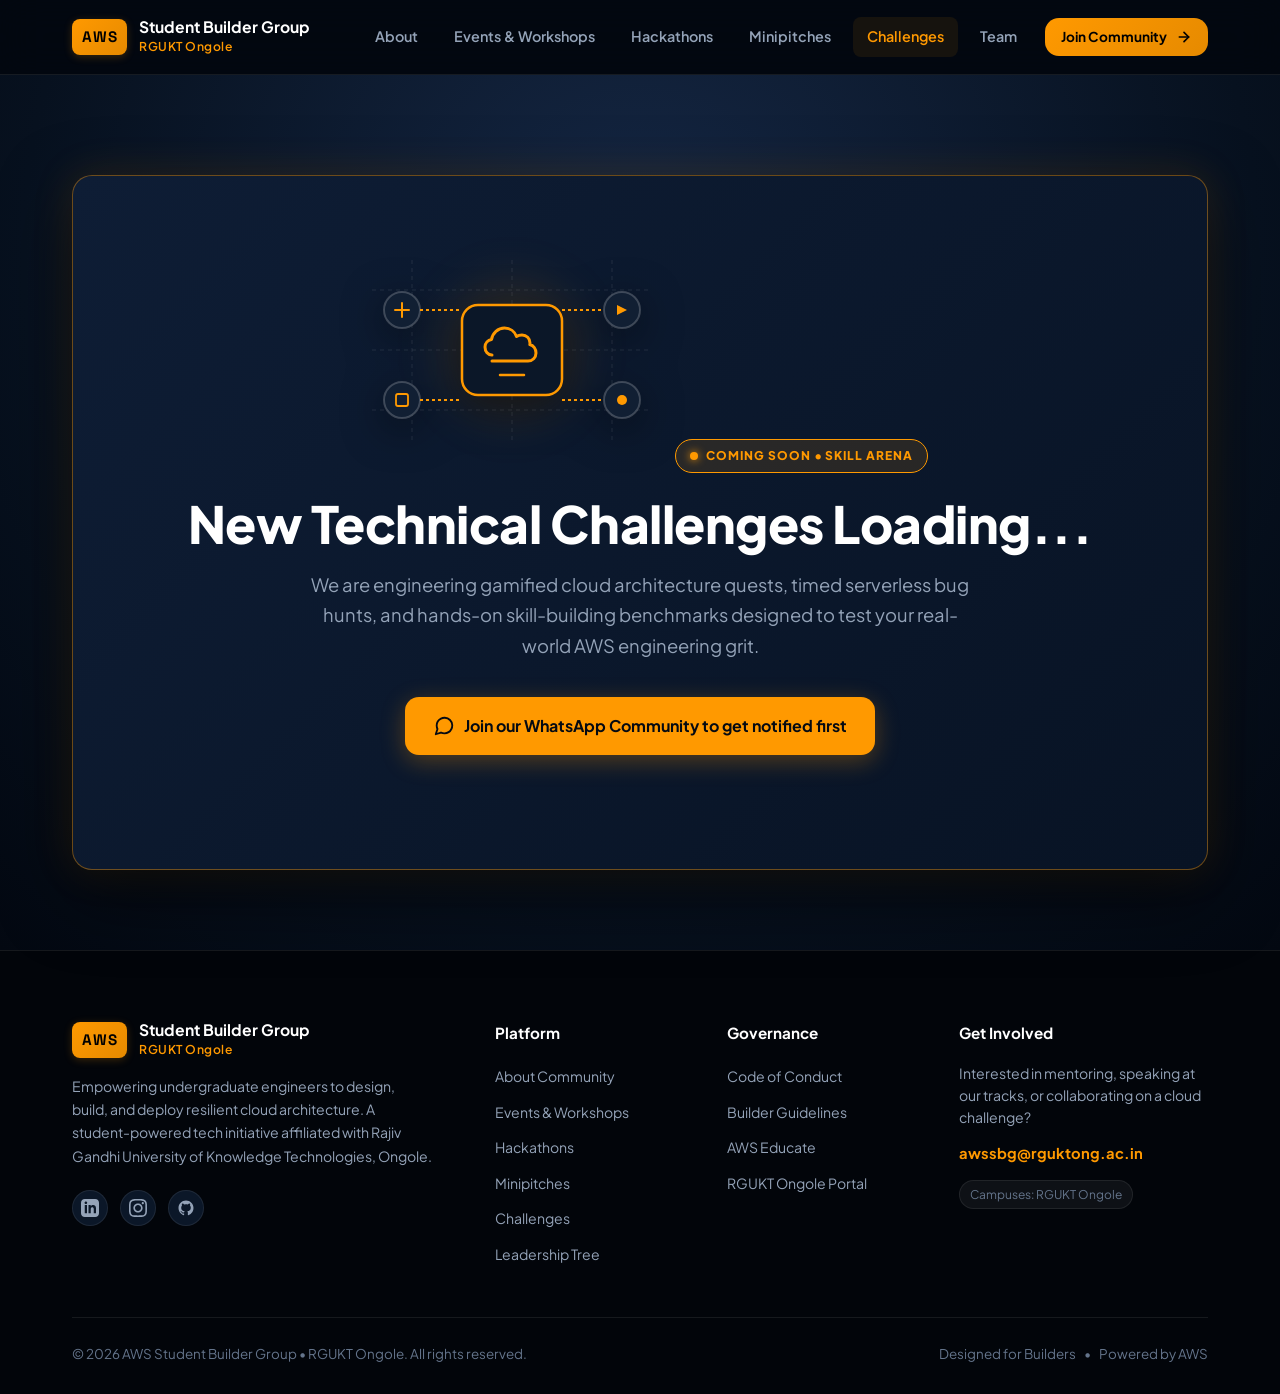
==== challenges.html @ c473e264 "Another final version prepared by sasi" ====
<!DOCTYPE html>
<html lang="en">
<head>
    <meta charset="UTF-8">
    <meta name="viewport" content="width=device-width, initial-scale=1.0">
    <meta name="description" content="AWS Student Builder Group Challenges - Interactive cloud architecture challenges, weekly bug hunts, and hands-on skill-building activities at RGUKT Ongole.">
    <meta name="theme-color" content="#07111f">
    <title>Challenges | AWS Student Builder Group RGUKT Ongole</title>
    <link rel="preconnect" href="https://fonts.googleapis.com">
    <link rel="preconnect" href="https://fonts.gstatic.com" crossorigin>
    <link href="https://fonts.googleapis.com/css2?family=Plus+Jakarta+Sans:wght@400;500;600;700;800&family=Space+Grotesk:wght@500;700&display=swap" rel="stylesheet">
    <link rel="stylesheet" href="style.css">
</head>
<body class="page-challenges">
    <!-- Sticky Glass Navigation -->
    <header class="site-header" id="siteHeader">
        <div class="header-inner">
            <a href="index.html" class="brand" aria-label="AWS Student Builder Group RGUKT Ongole Home">
                <span class="brand-badge">AWS</span>
                <div class="brand-text">
                    <span class="brand-title">Student Builder Group</span>
                    <span class="brand-sub">RGUKT Ongole</span>
                </div>
            </a>

            <button class="mobile-nav-toggle" id="mobileNavToggle" aria-label="Toggle navigation menu" aria-expanded="false" aria-controls="mainNav">
                <span class="bar"></span>
                <span class="bar"></span>
                <span class="bar"></span>
            </button>

            <nav class="main-nav" id="mainNav" aria-label="Main navigation">
                <a href="index.html#about" class="nav-link">About</a>
                <a href="workshops.html" class="nav-link">Events &amp; Workshops</a>
                <a href="hackathon.html" class="nav-link">Hackathons</a>
                <a href="minipitch.html" class="nav-link">Minipitches</a>
                <a href="challenges.html" class="nav-link active" aria-current="page">Challenges</a>
                <a href="index.html#team" class="nav-link">Team</a>
                <a href="https://chat.whatsapp.com/Hy5V2t7DV6SDbpdqzxD9fQ" target="_blank" rel="noopener noreferrer" class="btn btn-nav-cta">
                    <span>Join Community</span>
                    <svg class="icon-arrow" width="16" height="16" viewBox="0 0 24 24" fill="none" stroke="currentColor" stroke-width="2.5" stroke-linecap="round" stroke-linejoin="round"><line x1="5" y1="12" x2="19" y2="12"></line><polyline points="12 5 19 12 12 19"></polyline></svg>
                </a>
            </nav>
        </div>
    </header>

    <main class="challenges-main-layout">
        <!-- Interactive Branded Coming Soon Section -->
        <section class="challenges-hero-section">
            <div class="page-container">
                <div class="challenges-card">
                    <!-- Branded Interactive SVG Graphic -->
                    <div class="challenges-graphic-wrapper">
                        <div class="graphic-glow-circle"></div>
                        <svg class="challenges-svg" viewBox="0 0 320 220" fill="none" xmlns="http://www.w3.org/2000/svg" role="img" aria-label="AWS Cloud Architecture Quest Graphic">
                            <!-- Background Grid Matrix -->
                            <path d="M20 50H300M20 110H300M20 170H300" stroke="rgba(255,255,255,0.06)" stroke-width="1.5" stroke-dasharray="4 4"/>
                            <path d="M60 20V200M160 20V200M260 20V200" stroke="rgba(255,255,255,0.06)" stroke-width="1.5" stroke-dasharray="4 4"/>

                            <!-- Central Cloud Node -->
                            <rect x="110" y="65" width="100" height="90" rx="16" fill="#0b1728" stroke="#ff9900" stroke-width="2.5" class="svg-node-center"/>
                            <path d="M140 115C136 115 133 111.5 133 107C133 103 136 100 139.5 99.5C140.5 93 146 88 152.5 88C158 88 162.8 91.5 164.5 96.5C166 95.5 168 95 170 95C174.5 95 178 98.5 178 103C178 103.5 178 104 177.8 104.5C181.5 105.5 184 109 184 113C184 117.5 180.5 121 176 121H140" stroke="#ff9900" stroke-width="3" stroke-linecap="round" stroke-linejoin="round"/>
                            <path d="M148 135L172 135" stroke="#ff9900" stroke-width="2.5" stroke-linecap="round"/>

                            <!-- Peripheral Satellite Nodes -->
                            <circle cx="50" cy="70" r="18" fill="#111f33" stroke="rgba(255,255,255,0.2)" stroke-width="2"/>
                            <path d="M43 70H57M50 63V77" stroke="#ff9900" stroke-width="2" stroke-linecap="round"/>

                            <circle cx="270" cy="70" r="18" fill="#111f33" stroke="rgba(255,255,255,0.2)" stroke-width="2"/>
                            <polygon points="265,65 275,70 265,75" fill="#ff9900"/>

                            <circle cx="50" cy="160" r="18" fill="#111f33" stroke="rgba(255,255,255,0.2)" stroke-width="2"/>
                            <rect x="44" y="154" width="12" height="12" rx="2" stroke="#ff9900" stroke-width="1.8"/>

                            <circle cx="270" cy="160" r="18" fill="#111f33" stroke="rgba(255,255,255,0.2)" stroke-width="2"/>
                            <circle cx="270" cy="160" r="5" fill="#ff9900"/>

                            <!-- Connecting Optical Beams -->
                            <path d="M68 70H110M210 70H252" stroke="#ff9900" stroke-width="1.8" stroke-dasharray="3 3" class="svg-beam"/>
                            <path d="M68 160H110M210 160H252" stroke="#ff9900" stroke-width="1.8" stroke-dasharray="3 3" class="svg-beam"/>
                        </svg>
                    </div>

                    <!-- Status Pill & Primary Headline -->
                    <div class="challenges-status-pill">
                        <span class="status-pulse-dot"></span>
                        <span class="status-pill-text">COMING SOON &bull; SKILL ARENA</span>
                    </div>

                    <h1 class="challenges-title">New Technical Challenges Loading...</h1>

                    <p class="challenges-subtitle">
                        We are engineering gamified cloud architecture quests, timed serverless bug hunts, and hands-on skill-building benchmarks designed to test your real-world AWS engineering grit.
                    </p>

                    <!-- Primary WhatsApp Community CTA -->
                    <div class="challenges-action-wrapper">
                        <a href="https://chat.whatsapp.com/Hy5V2t7DV6SDbpdqzxD9fQ" target="_blank" rel="noopener noreferrer" class="btn btn-primary btn-challenges-cta">
                            <svg class="btn-icon" width="22" height="22" viewBox="0 0 24 24" fill="none" stroke="currentColor" stroke-width="2" stroke-linecap="round" stroke-linejoin="round"><path d="M21 11.5a8.38 8.38 0 0 1-.9 3.8 8.5 8.5 0 0 1-7.6 4.7 8.38 8.38 0 0 1-3.8-.9L3 21l1.9-5.7a8.38 8.38 0 0 1-.9-3.8 8.5 8.5 0 0 1 4.7-7.6 8.38 8.38 0 0 1 3.8-.9h.5a8.48 8.48 0 0 1 8 8v.5z"></path></svg>
                            <span>Join our WhatsApp Community to get notified first</span>
                        </a>
                    </div>

                    
                </div>
            </div>
        </section>
    </main>

    <!-- Global Footer -->
    <footer class="site-footer">
        <div class="page-container footer-container">
            <div class="footer-grid">
                <!-- Col 1: Identity -->
                <div class="footer-col col-brand">
                    <div class="brand footer-brand">
                        <span class="brand-badge">AWS</span>
                        <div class="brand-text">
                            <span class="brand-title">Student Builder Group</span>
                            <span class="brand-sub">RGUKT Ongole</span>
                        </div>
                    </div>
                    <p class="footer-description">
                        Empowering undergraduate engineers to design, build, and deploy resilient cloud architecture. A student-powered tech initiative affiliated with Rajiv Gandhi University of Knowledge Technologies, Ongole.
                    </p>
                    <div class="footer-social-row">
                        <a href="https://www.linkedin.com/company/aws-sbg-rgukt-ongole/" target="_blank" rel="noopener noreferrer" aria-label="LinkedIn"><svg width="18" height="18" viewBox="0 0 24 24" fill="currentColor"><path d="M19 0h-14c-2.761 0-5 2.239-5 5v14c0 2.761 2.239 5 5 5h14c2.762 0 5-2.239 5-5v-14c0-2.761-2.238-5-5-5zm-11 19h-3v-11h3v11zm-1.5-12.268c-.966 0-1.75-.79-1.75-1.764s.784-1.764 1.75-1.764 1.75.79 1.75 1.764-.783 1.764-1.75 1.764zm13.5 12.268h-3v-5.604c0-3.368-4-3.113-4 0v5.604h-3v-11h3v1.765c1.396-2.586 7-2.777 7 2.476v6.759z"/></svg></a>
                        <a href="https://www.instagram.com/awssbgrguktongole" target="_blank" rel="noopener noreferrer" aria-label="Instagram"><svg width="18" height="18" viewBox="0 0 24 24" fill="currentColor"><path d="M12 2.163c3.204 0 3.584.012 4.85.07 3.252.148 4.771 1.691 4.919 4.919.058 1.265.069 1.645.069 4.849 0 3.205-.012 3.584-.069 4.849-.149 3.225-1.664 4.771-4.919 4.919-1.266.058-1.644.07-4.85.07-3.204 0-3.584-.012-4.849-.07-3.26-.149-4.771-1.699-4.919-4.92-.058-1.265-.07-1.644-.07-4.849 0-3.204.013-3.583.07-4.849.149-3.227 1.664-4.771 4.919-4.919 1.266-.057 1.645-.069 4.849-.069zm0-2.163c-3.259 0-3.667.014-4.947.072-4.358.2-6.78 2.618-6.98 6.98-.059 1.281-.073 1.689-.073 4.948 0 3.259.014 3.668.072 4.948.2 4.358 2.618 6.78 6.98 6.98 1.281.058 1.689.072 4.948.072 3.259 0 3.668-.014 4.948-.072 4.354-.2 6.782-2.618 6.979-6.98.059-1.28.073-1.689.073-4.948 0-3.259-.014-3.667-.072-4.947-.196-4.354-2.617-6.78-6.979-6.98-1.281-.059-1.69-.073-4.949-.073zm0 5.838c-3.403 0-6.162 2.759-6.162 6.162s2.759 6.163 6.162 6.163 6.162-2.759 6.162-6.163c0-3.403-2.759-6.162-6.162-6.162zm0 10.162c-2.209 0-4-1.79-4-4 0-2.209 1.791-4 4-4s4 1.791 4 4c0 2.21-1.791 4-4 4zm6.406-11.845c-.796 0-1.441.645-1.441 1.44s.645 1.44 1.441 1.44c.795 0 1.439-.645 1.439-1.44s-.644-1.44-1.439-1.44z"/></svg></a>
                        <a href="https://github.com" target="_blank" rel="noopener noreferrer" aria-label="GitHub"><svg width="18" height="18" viewBox="0 0 24 24" fill="currentColor"><path fill-rule="evenodd" clip-rule="evenodd" d="M12 2C6.477 2 2 6.484 2 12.017c0 4.425 2.865 8.18 6.839 9.504.5.092.682-.217.682-.483 0-.237-.008-.868-.013-1.703-2.782.605-3.369-1.343-3.369-1.343-.454-1.158-1.11-1.466-1.11-1.466-.908-.62.069-.608.069-.608 1.003.07 1.53 1.032 1.53 1.032.892 1.53 2.341 1.088 2.91.832.092-.647.35-1.088.636-1.338-2.22-.253-4.555-1.113-4.555-4.951 0-1.093.39-1.988 1.029-2.688-.103-.253-.446-1.272.098-2.65 0 0 .84-.27 2.75 1.026A9.564 9.564 0 0112 6.844c.85.004 1.705.115 2.504.337 1.909-1.296 2.747-1.027 2.747-1.027.546 1.379.202 2.398.1 2.651.64.7 1.028 1.595 1.028 2.688 0 3.848-2.339 4.695-4.566 4.943.359.309.678.92.678 1.855 0 1.338-.012 2.419-.012 2.747 0 .268.18.58.688.482A10.019 10.019 0 0022 12.017C22 6.484 17.522 2 12 2z"/></svg></a>
                    </div>
                </div>

                <!-- Col 2: Navigation -->
                <div class="footer-col">
                    <h4 class="footer-heading">Platform</h4>
                    <ul class="footer-links">
                        <li><a href="index.html#about">About Community</a></li>
                        <li><a href="workshops.html">Events &amp; Workshops</a></li>
                        <li><a href="hackathon.html">Hackathons</a></li>
                        <li><a href="minipitch.html">Minipitches</a></li>
                        <li><a href="challenges.html">Challenges</a></li>
                        <li><a href="index.html#team">Leadership Tree</a></li>
                    </ul>
                </div>

                <!-- Col 3: Governance -->
                <div class="footer-col">
                    <h4 class="footer-heading">Governance</h4>
                    <ul class="footer-links">
                        <li><a href="index.html#about">Code of Conduct</a></li>
                        <li><a href="index.html#offerings">Builder Guidelines</a></li>
                        <li><a href="https://aws.amazon.com" target="_blank" rel="noopener noreferrer">AWS Educate</a></li>
                        <li><a href="https://rguktong.ac.in" target="_blank" rel="noopener noreferrer">RGUKT Ongole Portal</a></li>
                    </ul>
                </div>

                <!-- Col 4: Contact -->
                <div class="footer-col">
                    <h4 class="footer-heading">Get Involved</h4>
                    <p class="footer-text">Interested in mentoring, speaking at our tracks, or collaborating on a cloud challenge?</p>
                    <a href="mailto:awssbg@rguktong.ac.in" class="footer-email">awssbg@rguktong.ac.in</a>
                    <div class="footer-badge-pill">Campuses: RGUKT Ongole</div>
                </div>
            </div>

            <div class="footer-bottom">
                <p>&copy; <span class="current-year">2026</span> AWS Student Builder Group &bull; RGUKT Ongole. All rights reserved.</p>
                <div class="footer-bottom-links">
                    <span>Designed for Builders</span>
                    <span>&bull;</span>
                    <span>Powered by AWS</span>
                </div>
            </div>
        </div>
    </footer>

    <script src="script.js"></script>
</body>
</html>
---- style.css ----
/* ==========================================================================
   AWS SBG RGUKT ONGOLE - MASTER DESIGN SYSTEM
   Mobile-First, Enterprise Cloud Aesthetic
   Color Palette: Deep Slate Navy (#07111f), Midnight (#0b1728), AWS Orange (#ff9900)
   ========================================================================== */

:root {
  /* Brand Core Colors */
  --aws-orange: #ff9900;
  --aws-orange-light: #ffac33;
  --aws-orange-hover: #e68a00;
  --aws-orange-glow: rgba(255, 153, 0, 0.22);
  --aws-orange-subtle: rgba(255, 153, 0, 0.08);

  /* Dark Slate Palette */
  --bg-darkest: #030811;
  --bg-dark: #07111f;
  --bg-surface: #0b1728;
  --bg-elevated: #111f33;
  --bg-card: #0e1b2e;
  --bg-card-hover: #14253e;

  /* Borders & Dividers */
  --border-subtle: rgba(255, 255, 255, 0.08);
  --border-light: rgba(255, 255, 255, 0.14);
  --border-glow: rgba(255, 153, 0, 0.35);

  /* Text & Grays */
  --text-white: #ffffff;
  --text-primary: #f1f5f9;
  --text-secondary: #94a3b8;
  --text-muted: #64748b;
  --text-accent: #ff9900;

  /* Typography */
  --font-main: "Plus Jakarta Sans", -apple-system, BlinkMacSystemFont, "Segoe UI", Roboto, sans-serif;
  --font-mono: "Space Grotesk", monospace;

  /* Layout & Spacing */
  --container-width: 1200px;
  --gutter: clamp(16px, 4vw, 32px);
  --radius-sm: 8px;
  --radius-md: 14px;
  --radius-lg: 20px;
  --radius-full: 9999px;

  /* Transitions & Shadows */
  --transition: all 260ms cubic-bezier(0.16, 1, 0.3, 1);
  --shadow-sm: 0 4px 16px rgba(0, 0, 0, 0.25);
  --shadow-md: 0 10px 30px rgba(0, 0, 0, 0.35);
  --shadow-glow: 0 0 40px rgba(255, 153, 0, 0.15);
}

/* Base Reset */
*, *::before, *::after {
  box-sizing: border-box;
  margin: 0;
  padding: 0;
}

html {
  scroll-behavior: smooth;
  font-size: 16px;
  -webkit-text-size-adjust: 100%;
}

body {
  font-family: var(--font-main);
  background-color: var(--bg-darkest);
  color: var(--text-primary);
  line-height: 1.6;
  overflow-x: hidden;
  -webkit-font-smoothing: antialiased;
}

img {
  display: block;
  max-width: 100%;
  height: auto;
}

a {
  text-decoration: none;
  color: inherit;
  transition: var(--transition);
}

button {
  font: inherit;
  cursor: pointer;
  border: none;
  background: none;
}

::selection {
  background: var(--aws-orange);
  color: var(--bg-darkest);
}

.page-container {
  width: 100%;
  max-width: var(--container-width);
  margin-inline: auto;
  padding-inline: var(--gutter);
}

/* ==========================================================================
   NAVIGATION & STICKY HEADER
   ========================================================================== */

.site-header {
  position: sticky;
  top: 0;
  z-index: 1000;
  width: 100%;
  background: rgba(3, 8, 17, 0.82);
  border-bottom: 1px solid var(--border-subtle);
  backdrop-filter: blur(20px);
  -webkit-backdrop-filter: blur(20px);
  transition: var(--transition);
}

.site-header.scrolled {
  background: rgba(3, 8, 17, 0.96);
  border-bottom-color: rgba(255, 153, 0, 0.2);
  box-shadow: 0 10px 30px rgba(0, 0, 0, 0.6);
}

.header-inner {
  height: 74px;
  display: flex;
  align-items: center;
  justify-content: space-between;
  width: 100%;
  max-width: var(--container-width);
  margin-inline: auto;
  padding-inline: var(--gutter);
}

/* Brand Logo Component */
.brand {
  display: flex;
  align-items: center;
  gap: 12px;
}

.brand-badge {
  background: linear-gradient(135deg, var(--aws-orange), var(--aws-orange-hover));
  color: #000;
  font-family: var(--font-mono);
  font-weight: 800;
  font-size: 0.95rem;
  padding: 6px 10px;
  border-radius: var(--radius-sm);
  letter-spacing: 0.05em;
  box-shadow: 0 2px 8px var(--aws-orange-glow);
}

.brand-text {
  display: flex;
  flex-direction: column;
}

.brand-title {
  color: var(--text-white);
  font-size: 0.98rem;
  font-weight: 700;
  line-height: 1.2;
}

.brand-sub {
  color: var(--aws-orange);
  font-size: 0.76rem;
  font-weight: 600;
  letter-spacing: 0.04em;
}

/* Desktop Main Nav */
.main-nav {
  display: flex;
  align-items: center;
  gap: 8px;
}

.nav-link {
  color: var(--text-secondary);
  font-size: 0.9rem;
  font-weight: 600;
  padding: 8px 14px;
  border-radius: var(--radius-sm);
  transition: var(--transition);
}

.nav-link:hover,
.nav-link.active {
  color: var(--text-white);
  background: var(--aws-orange-subtle);
}

.nav-link.active {
  color: var(--aws-orange);
}

/* Mobile Nav Toggle (Hamburger) */
.mobile-nav-toggle {
  display: none;
  flex-direction: column;
  justify-content: center;
  gap: 5px;
  width: 44px;
  height: 44px;
  padding: 10px;
  border-radius: var(--radius-sm);
  background: var(--bg-surface);
  border: 1px solid var(--border-subtle);
}

.mobile-nav-toggle .bar {
  display: block;
  width: 100%;
  height: 2px;
  background-color: var(--text-white);
  transition: transform 0.25s ease, opacity 0.25s ease;
}

.mobile-nav-toggle.open .bar:nth-child(1) {
  transform: translateY(7px) rotate(45deg);
}

.mobile-nav-toggle.open .bar:nth-child(2) {
  opacity: 0;
}

.mobile-nav-toggle.open .bar:nth-child(3) {
  transform: translateY(-7px) rotate(-45deg);
}

/* ==========================================================================
   BUTTONS & CTAS
   ========================================================================== */

.btn {
  display: inline-flex;
  align-items: center;
  justify-content: center;
  gap: 9px;
  padding: 12px 22px;
  border-radius: var(--radius-md);
  font-size: 0.92rem;
  font-weight: 700;
  transition: var(--transition);
  white-space: nowrap;
}

.btn-primary {
  background: var(--aws-orange);
  color: #050a12;
  box-shadow: 0 4px 18px var(--aws-orange-glow);
}

.btn-primary:hover {
  background: var(--aws-orange-light);
  transform: translateY(-2px);
  box-shadow: 0 6px 24px rgba(255, 153, 0, 0.35);
}

.btn-secondary {
  background: rgba(255, 255, 255, 0.05);
  color: var(--text-white);
  border: 1px solid var(--border-light);
}

.btn-secondary:hover {
  background: rgba(255, 255, 255, 0.1);
  border-color: var(--aws-orange);
  color: var(--aws-orange);
  transform: translateY(-2px);
}

.btn-nav-cta {
  background: linear-gradient(135deg, var(--aws-orange), var(--aws-orange-hover));
  color: #000;
  padding: 8px 16px;
  font-size: 0.85rem;
  margin-left: 6px;
}

.btn-nav-cta:hover {
  filter: brightness(1.1);
  transform: translateY(-1px);
}

.btn-large {
  padding: 15px 30px;
  font-size: 1rem;
}

/* ==========================================================================
   HERO SECTION
   ========================================================================== */

.hero-section {
  position: relative;
  padding: clamp(60px, 9vw, 110px) 0 50px;
  background: radial-gradient(circle at 50% 0%, #152744 0%, #07111f 55%, #030811 100%);
  border-bottom: 1px solid var(--border-subtle);
  overflow: hidden;
}

.hero-section::before {
  content: "";
  position: absolute;
  top: -150px;
  left: 50%;
  transform: translateX(-50%);
  width: clamp(300px, 80vw, 850px);
  height: clamp(300px, 60vw, 550px);
  background: radial-gradient(ellipse, rgba(255, 153, 0, 0.12) 0%, rgba(255, 153, 0, 0) 70%);
  pointer-events: none;
}

.hero-container {
  position: relative;
  z-index: 1;
}

.hero-content {
  max-width: 860px;
  margin-inline: auto;
  text-align: center;
}

.hero-pill {
  display: inline-flex;
  align-items: center;
  gap: 8px;
  padding: 7px 16px;
  border-radius: var(--radius-full);
  background: rgba(255, 153, 0, 0.08);
  border: 1px solid rgba(255, 153, 0, 0.28);
  margin-bottom: 24px;
}

.pill-dot {
  width: 8px;
  height: 8px;
  border-radius: 50%;
  background: var(--aws-orange);
  box-shadow: 0 0 10px var(--aws-orange);
  animation: pulseDot 2s infinite ease-in-out;
}

@keyframes pulseDot {
  0%, 100% { opacity: 1; transform: scale(1); }
  50% { opacity: 0.4; transform: scale(0.85); }
}

.pill-text {
  font-size: 0.8rem;
  font-weight: 700;
  color: var(--aws-orange);
  letter-spacing: 0.05em;
  text-transform: uppercase;
}

.hero-title {
  font-size: clamp(2.2rem, 5.5vw, 4.2rem);
  font-weight: 800;
  line-height: 1.15;
  color: var(--text-white);
  margin-bottom: 20px;
  letter-spacing: -0.02em;
}

.highlight-text {
  background: linear-gradient(135deg, var(--aws-orange) 10%, #ffd080 90%);
  -webkit-background-clip: text;
  -webkit-text-fill-color: transparent;
}

.hero-subtitle {
  font-size: clamp(1rem, 2vw, 1.22rem);
  color: var(--text-secondary);
  line-height: 1.65;
  max-width: 720px;
  margin: 0 auto 36px;
}

.hero-actions {
  display: flex;
  align-items: center;
  justify-content: center;
  flex-wrap: wrap;
  gap: 14px;
  margin-bottom: 40px;
}

/* Social Bar Below Hero */
.social-bar-wrapper {
  display: flex;
  flex-direction: column;
  align-items: center;
  gap: 12px;
  padding-top: 24px;
  border-top: 1px solid var(--border-subtle);
}

.social-bar-label {
  font-size: 0.8rem;
  text-transform: uppercase;
  letter-spacing: 0.08em;
  color: var(--text-muted);
  font-weight: 600;
}

.social-links-bar {
  display: flex;
  align-items: center;
  justify-content: center;
  flex-wrap: wrap;
  gap: 10px;
}

.social-chip {
  display: inline-flex;
  align-items: center;
  gap: 7px;
  padding: 8px 14px;
  border-radius: var(--radius-full);
  background: var(--bg-surface);
  border: 1px solid var(--border-subtle);
  color: var(--text-secondary);
  font-size: 0.82rem;
  font-weight: 600;
  transition: var(--transition);
}

.social-chip:hover {
  background: var(--bg-elevated);
  border-color: var(--aws-orange);
  color: var(--text-white);
  transform: translateY(-2px);
}

/* ==========================================================================
   UPCOMING EVENT SPOTLIGHT BANNER
   ========================================================================== */

.spotlight-section {
  padding: 40px 0;
  position: relative;
  z-index: 5;
  margin-top: -24px;
}

.spotlight-card {
  display: grid;
  grid-template-columns: auto 1fr auto;
  align-items: center;
  gap: 28px;
  background: linear-gradient(135deg, #0e1d33 0%, #081424 100%);
  border: 1px solid rgba(255, 153, 0, 0.35);
  border-radius: var(--radius-lg);
  padding: 24px 32px;
  box-shadow: 0 12px 35px rgba(0, 0, 0, 0.45), 0 0 30px rgba(255, 153, 0, 0.08);
}

.spotlight-tag {
  display: flex;
  align-items: center;
  gap: 8px;
  background: rgba(255, 153, 0, 0.12);
  border: 1px solid var(--aws-orange);
  padding: 8px 14px;
  border-radius: var(--radius-sm);
  white-space: nowrap;
}

.spotlight-pulse {
  width: 8px;
  height: 8px;
  border-radius: 50%;
  background: var(--aws-orange);
  box-shadow: 0 0 10px var(--aws-orange);
  animation: pulseDot 1.6s infinite;
}

.spotlight-label {
  font-size: 0.72rem;
  font-weight: 800;
  color: var(--aws-orange);
  letter-spacing: 0.08em;
}

.spotlight-meta {
  display: flex;
  align-items: center;
  gap: 16px;
  margin-bottom: 6px;
}

.meta-date {
  display: inline-flex;
  align-items: center;
  gap: 6px;
  color: var(--aws-orange-light);
  font-size: 0.82rem;
  font-weight: 600;
}

.meta-category {
  font-size: 0.75rem;
  color: var(--text-secondary);
  background: rgba(255, 255, 255, 0.06);
  padding: 3px 9px;
  border-radius: var(--radius-full);
}

.spotlight-title {
  font-size: 1.25rem;
  color: var(--text-white);
  font-weight: 700;
  line-height: 1.3;
  margin-bottom: 6px;
}

.spotlight-desc {
  font-size: 0.9rem;
  color: var(--text-secondary);
  line-height: 1.5;
  max-width: 680px;
}

.btn-spotlight {
  background: var(--aws-orange);
  color: #07111f;
  font-weight: 700;
  padding: 12px 20px;
  border-radius: var(--radius-md);
  white-space: nowrap;
}

.btn-spotlight:hover {
  background: var(--aws-orange-light);
  transform: translateX(3px);
}

/* ==========================================================================
   ABOUT & MISSION & METRICS
   ========================================================================== */

.about-section {
  padding: 90px 0;
  background: var(--bg-darkest);
}

.section-header {
  margin-bottom: 50px;
}

.section-header.text-center {
  text-align: center;
}

.eyebrow {
  display: inline-flex;
  align-items: center;
  gap: 8px;
  font-size: 0.75rem;
  font-weight: 800;
  color: var(--aws-orange);
  letter-spacing: 0.12em;
  text-transform: uppercase;
  margin-bottom: 12px;
}

.eyebrow::before {
  content: "";
  width: 20px;
  height: 2px;
  background: var(--aws-orange);
  border-radius: var(--radius-full);
}

.eyebrow-light {
  color: var(--aws-orange-light);
}

.section-title {
  font-size: clamp(1.8rem, 3.8vw, 2.8rem);
  font-weight: 800;
  line-height: 1.2;
  color: var(--text-white);
  margin-bottom: 14px;
}

.section-lead {
  font-size: 1.05rem;
  color: var(--text-secondary);
  line-height: 1.6;
  max-width: 720px;
}

.text-center .section-lead {
  margin-inline: auto;
}

/* Mission & Core Focus Split Grid */
.mission-focus-grid {
  display: grid;
  grid-template-columns: 1fr 1.3fr;
  gap: 28px;
  margin-bottom: 50px;
}

.mission-card {
  background: linear-gradient(135deg, var(--bg-surface) 0%, var(--bg-card) 100%);
  border: 1px solid var(--border-subtle);
  border-radius: var(--radius-lg);
  padding: 36px;
  display: flex;
  flex-direction: column;
  justify-content: center;
  position: relative;
  overflow: hidden;
}

.mission-card::after {
  content: "";
  position: absolute;
  bottom: 0;
  left: 0;
  width: 100%;
  height: 3px;
  background: linear-gradient(90deg, var(--aws-orange), transparent);
}

.focus-icon-box {
  width: 54px;
  height: 54px;
  border-radius: var(--radius-md);
  background: var(--aws-orange-subtle);
  border: 1px solid var(--border-glow);
  color: var(--aws-orange);
  display: flex;
  align-items: center;
  justify-content: center;
  margin-bottom: 20px;
}

.card-heading {
  font-size: 1.5rem;
  color: var(--text-white);
  font-weight: 700;
  margin-bottom: 12px;
}

.card-text {
  font-size: 1.02rem;
  color: var(--text-secondary);
  line-height: 1.65;
}

/* 4 Pillars */
.focus-pillars {
  display: grid;
  grid-template-columns: repeat(2, 1fr);
  gap: 16px;
}

.pillar-card {
  background: var(--bg-surface);
  border: 1px solid var(--border-subtle);
  border-radius: var(--radius-md);
  padding: 22px;
  display: flex;
  align-items: flex-start;
  gap: 14px;
  transition: var(--transition);
}

.pillar-card:hover {
  border-color: var(--border-glow);
  transform: translateY(-3px);
  background: var(--bg-card);
}

.pillar-dot {
  width: 10px;
  height: 10px;
  border-radius: 50%;
  background: var(--aws-orange);
  margin-top: 6px;
  flex-shrink: 0;
}

.pillar-card h4 {
  font-size: 1.05rem;
  color: var(--text-white);
  font-weight: 700;
  margin-bottom: 4px;
}

.pillar-card p {
  font-size: 0.85rem;
  color: var(--text-secondary);
  line-height: 1.45;
}

/* Impact Metrics Grid */
.impact-metrics-grid {
  display: grid;
  grid-template-columns: repeat(4, 1fr);
  gap: 20px;
}

.metric-card {
  background: var(--bg-surface);
  border: 1px solid var(--border-subtle);
  border-radius: var(--radius-lg);
  padding: 30px 24px;
  text-align: center;
  transition: var(--transition);
  position: relative;
}

.metric-card:hover {
  border-color: var(--border-glow);
  transform: translateY(-4px);
  box-shadow: 0 10px 30px rgba(0, 0, 0, 0.4);
}

.metric-value {
  display: block;
  font-family: var(--font-mono);
  font-size: clamp(2.2rem, 4vw, 3.2rem);
  font-weight: 800;
  color: var(--aws-orange);
  line-height: 1;
  margin-bottom: 8px;
}

.metric-label {
  display: block;
  font-size: 1rem;
  font-weight: 700;
  color: var(--text-white);
  margin-bottom: 4px;
}

.metric-sub {
  display: block;
  font-size: 0.78rem;
  color: var(--text-muted);
}

/* ==========================================================================
   PROGRAMS & OFFERINGS (4 TEASER CARDS)
   ========================================================================== */

.offerings-section {
  padding: 90px 0;
  background: radial-gradient(circle at 50% 100%, #0d1e35 0%, #07111f 60%);
  border-top: 1px solid var(--border-subtle);
  border-bottom: 1px solid var(--border-subtle);
}

.programs-grid {
  display: grid;
  grid-template-columns: repeat(4, 1fr);
  gap: 22px;
}

.program-card {
  background: var(--bg-surface);
  border: 1px solid var(--border-subtle);
  border-radius: var(--radius-lg);
  padding: 28px 24px;
  display: flex;
  flex-direction: column;
  transition: var(--transition);
  position: relative;
}

.program-card:hover {
  transform: translateY(-6px);
  border-color: var(--aws-orange);
  box-shadow: 0 16px 40px rgba(0, 0, 0, 0.5), var(--shadow-glow);
  background: var(--bg-card);
}

.card-top {
  display: flex;
  justify-content: space-between;
  align-items: center;
  margin-bottom: 20px;
}

.program-badge {
  font-size: 0.7rem;
  font-weight: 800;
  color: var(--aws-orange);
  background: var(--aws-orange-subtle);
  padding: 4px 10px;
  border-radius: var(--radius-full);
  letter-spacing: 0.05em;
}

.program-num {
  font-family: var(--font-mono);
  font-size: 1.3rem;
  font-weight: 700;
  color: var(--text-muted);
}

.program-name {
  font-size: 1.25rem;
  color: var(--text-white);
  font-weight: 700;
  margin-bottom: 12px;
  line-height: 1.25;
}

.program-summary {
  font-size: 0.88rem;
  color: var(--text-secondary);
  line-height: 1.55;
  margin-bottom: 20px;
}

.program-features {
  list-style: none;
  margin-top: auto;
  margin-bottom: 24px;
  display: flex;
  flex-direction: column;
  gap: 8px;
  border-top: 1px solid var(--border-subtle);
  padding-top: 16px;
}

.program-features li {
  font-size: 0.8rem;
  color: var(--text-secondary);
  display: flex;
  align-items: center;
  gap: 8px;
}

.program-features li::before {
  content: "";
  width: 5px;
  height: 5px;
  border-radius: 50%;
  background: var(--aws-orange);
  flex-shrink: 0;
}

.program-link {
  display: inline-flex;
  align-items: center;
  justify-content: space-between;
  width: 100%;
  padding: 10px 14px;
  background: rgba(255, 255, 255, 0.04);
  border: 1px solid var(--border-subtle);
  border-radius: var(--radius-md);
  color: var(--text-white);
  font-size: 0.85rem;
  font-weight: 700;
}

.program-card:hover .program-link {
  background: var(--aws-orange);
  color: #000;
  border-color: var(--aws-orange);
}

/* ==========================================================================
   TEAM HIERARCHY TREE (ALTERNATING BRANCH SYSTEM)
   ========================================================================== */

.team-hierarchy-section {
  padding: 100px 0;
  background: var(--bg-darkest);
  position: relative;
}

/* Common Card Styles */
.person-card {
  background: var(--bg-surface);
  border: 1px solid var(--border-subtle);
  border-radius: var(--radius-lg);
  padding: 20px;
  display: flex;
  align-items: center;
  gap: 18px;
  transition: var(--transition);
  box-shadow: var(--shadow-sm);
}

.person-card:hover {
  border-color: var(--border-glow);
  transform: translateY(-4px);
  background: var(--bg-card);
  box-shadow: var(--shadow-md);
}

.card-avatar {
  flex-shrink: 0;
}

.card-avatar img {
  width: 72px;
  height: 72px;
  border-radius: 50%;
  object-fit: cover;
  border: 2px solid var(--border-light);
  background: var(--bg-elevated);
}

.person-card:hover .card-avatar img {
  border-color: var(--aws-orange);
}

.card-bio {
  display: flex;
  flex-direction: column;
  gap: 3px;
}

.role-badge {
  display: inline-block;
  font-size: 0.68rem;
  font-weight: 800;
  text-transform: uppercase;
  letter-spacing: 0.06em;
  color: var(--aws-orange);
  background: var(--aws-orange-subtle);
  padding: 2px 8px;
  border-radius: var(--radius-full);
  width: fit-content;
}

.role-badge-gold {
  background: rgba(255, 153, 0, 0.2);
  color: #ffb84d;
  border: 1px solid var(--aws-orange);
}

.person-name {
  color: var(--text-white);
  font-size: 1.05rem;
  font-weight: 700;
  line-height: 1.25;
}

.person-title,
.person-affiliation {
  color: var(--text-secondary);
  font-size: 0.82rem;
}

.member-linkedin {
  display: inline-flex;
  align-items: center;
  gap: 5px;
  color: var(--aws-orange-light);
  font-size: 0.78rem;
  font-weight: 600;
  margin-top: 4px;
}

.member-linkedin:hover {
  color: var(--text-white);
  text-decoration: underline;
}

/* Root Leadership Top Nodes */
.leadership-root {
  display: flex;
  flex-direction: column;
  align-items: center;
  margin-bottom: 50px;
}

.root-card-wrapper {
  width: 100%;
  max-width: 440px;
}

.root-leader {
  padding: 24px;
}

.root-leader .card-avatar img {
  width: 88px;
  height: 88px;
}

.highlight-leader {
  border-color: rgba(255, 153, 0, 0.4);
  background: linear-gradient(135deg, #10213d 0%, #0b1728 100%);
  box-shadow: 0 8px 30px rgba(255, 153, 0, 0.12);
}

.highlight-leader .card-avatar img {
  border-color: var(--aws-orange);
  box-shadow: 0 0 16px var(--aws-orange-glow);
}

.root-connector-vertical {
  width: 2px;
  height: 40px;
  background: linear-gradient(to bottom, var(--aws-orange), rgba(255, 153, 0, 0.3));
}

/* Tree Central Trunk & Alternating Branches */
.tree-trunk-container {
  position: relative;
  max-width: 1100px;
  margin-inline: auto;
  padding: 20px 0;
}

/* Central spine line running down */
.tree-central-line {
  position: absolute;
  top: 0;
  bottom: 0;
  left: 50%;
  width: 2px;
  background: linear-gradient(to bottom, var(--aws-orange), rgba(255, 153, 0, 0.15) 90%, transparent);
  transform: translateX(-50%);
  z-index: 1;
}

.tree-branch {
  position: relative;
  display: grid;
  grid-template-columns: 1fr 1fr;
  gap: 70px;
  align-items: center;
  margin-bottom: 70px;
  z-index: 2;
}

/* Branch connector dots anchored to central spine */
.branch-connector {
  position: absolute;
  top: 50%;
  left: 50%;
  width: 16px;
  height: 16px;
  border-radius: 50%;
  background: var(--bg-darkest);
  border: 3px solid var(--aws-orange);
  transform: translate(-50%, -50%);
  z-index: 3;
  box-shadow: 0 0 10px var(--aws-orange);
}

/* Left Branch: Team Card Left, Team Title Right */
.branch-left .branch-tree-content {
  grid-column: 1;
}

.branch-left .branch-team-title {
  grid-column: 2;
  text-align: left;
  padding-left: 20px;
}

/* Right Branch: Team Title Left, Team Card Right */
.branch-right .branch-team-title {
  grid-column: 1;
  text-align: right;
  padding-right: 20px;
}

.branch-right .branch-tree-content {
  grid-column: 2;
}

/* Team Titles */
.branch-team-title .track-number {
  font-family: var(--font-mono);
  font-size: 1.6rem;
  font-weight: 800;
  color: var(--aws-orange);
  display: block;
  margin-bottom: 4px;
}

.branch-team-title h3 {
  font-size: 1.6rem;
  font-weight: 800;
  color: var(--text-white);
  margin-bottom: 6px;
}

.branch-team-title p {
  font-size: 0.9rem;
  color: var(--text-secondary);
  max-width: 380px;
}

.branch-right .branch-team-title p {
  margin-left: auto;
}

/* Branch Internal Tree Structure (Lead on top, Associates below) */
.branch-tree-content {
  display: flex;
  flex-direction: column;
  gap: 14px;
}

.branch-lead-node .card-lead {
  border-color: rgba(255, 153, 0, 0.35);
  background: linear-gradient(135deg, #10213d 0%, #0b1728 100%);
}

.branch-associates-cluster {
  display: grid;
  grid-template-columns: repeat(2, 1fr);
  gap: 12px;
}

.card-associate {
  padding: 14px;
  gap: 12px;
}

.card-associate .card-avatar img {
  width: 52px;
  height: 52px;
}

.card-associate .person-name {
  font-size: 0.9rem;
}

.card-associate .person-title {
  font-size: 0.74rem;
}

/* ==========================================================================
   CALL TO ACTION BANNER
   ========================================================================== */

.join-banner-section {
  padding: 70px 0;
  background: var(--bg-darkest);
}

.cta-inner-card {
  display: flex;
  align-items: center;
  justify-content: space-between;
  gap: 40px;
  background: linear-gradient(135deg, #102544 0%, #081324 100%);
  border: 1px solid rgba(255, 153, 0, 0.4);
  border-radius: var(--radius-lg);
  padding: clamp(32px, 6vw, 56px);
  box-shadow: 0 20px 60px rgba(0, 0, 0, 0.5), var(--shadow-glow);
}

.cta-text {
  max-width: 650px;
}

.cta-text h2 {
  font-size: clamp(1.8rem, 3.5vw, 2.5rem);
  font-weight: 800;
  color: var(--text-white);
  line-height: 1.2;
  margin-bottom: 12px;
}

.cta-text p {
  font-size: 1.02rem;
  color: var(--text-secondary);
  line-height: 1.6;
}

.cta-actions {
  flex-shrink: 0;
}

/* ==========================================================================
   FOOTER
   ========================================================================== */

.site-footer {
  background: #02050a;
  border-top: 1px solid var(--border-subtle);
  padding: 70px 0 30px;
  color: var(--text-secondary);
}

.footer-grid {
  display: grid;
  grid-template-columns: 2fr 1fr 1fr 1.3fr;
  gap: 40px;
  margin-bottom: 50px;
}

.col-brand .footer-description {
  font-size: 0.88rem;
  line-height: 1.65;
  color: var(--text-secondary);
  margin: 16px 0 22px;
  max-width: 360px;
}

.footer-social-row {
  display: flex;
  gap: 12px;
}

.footer-social-row a {
  width: 36px;
  height: 36px;
  border-radius: 50%;
  background: var(--bg-surface);
  border: 1px solid var(--border-subtle);
  display: flex;
  align-items: center;
  justify-content: center;
  color: var(--text-secondary);
  transition: var(--transition);
}

.footer-social-row a:hover {
  background: var(--aws-orange);
  color: #000;
  border-color: var(--aws-orange);
  transform: translateY(-2px);
}

.footer-heading {
  font-size: 0.95rem;
  font-weight: 700;
  color: var(--text-white);
  margin-bottom: 18px;
}

.footer-links {
  list-style: none;
  display: flex;
  flex-direction: column;
  gap: 10px;
}

.footer-links a {
  font-size: 0.88rem;
  color: var(--text-secondary);
}

.footer-links a:hover {
  color: var(--aws-orange);
  transform: translateX(3px);
}

.footer-text {
  font-size: 0.88rem;
  line-height: 1.55;
  margin-bottom: 12px;
}

.footer-email {
  display: inline-block;
  color: var(--aws-orange);
  font-weight: 700;
  font-size: 0.92rem;
  margin-bottom: 14px;
}

.footer-email:hover {
  text-decoration: underline;
}

.footer-badge-pill {
  display: inline-block;
  font-size: 0.75rem;
  padding: 4px 10px;
  border-radius: var(--radius-full);
  background: rgba(255, 255, 255, 0.05);
  border: 1px solid var(--border-subtle);
  color: var(--text-muted);
}

.footer-bottom {
  display: flex;
  justify-content: space-between;
  align-items: center;
  padding-top: 25px;
  border-top: 1px solid var(--border-subtle);
  font-size: 0.84rem;
  color: var(--text-muted);
  flex-wrap: wrap;
  gap: 12px;
}

.footer-bottom-links {
  display: flex;
  gap: 8px;
}

/* ==========================================================================
   RESPONSIVE DESIGN (TABLETS & MOBILE SMARTPHONES)
   ========================================================================== */

/* Tablet (max-width: 1024px) */
@media (max-width: 1024px) {
  .programs-grid {
    grid-template-columns: repeat(2, 1fr);
  }

  .impact-metrics-grid {
    grid-template-columns: repeat(2, 1fr);
  }

  .mission-focus-grid {
    grid-template-columns: 1fr;
  }

  .footer-grid {
    grid-template-columns: repeat(2, 1fr);
  }

  .spotlight-card {
    grid-template-columns: 1fr;
    gap: 18px;
    text-align: left;
  }

  .spotlight-action {
    margin-top: 6px;
  }
}

/* Mobile & Small Tablets (max-width: 860px) */
@media (max-width: 860px) {
  .mobile-nav-toggle {
    display: flex;
  }

  /* Slide-down Mobile Drawer */
  .main-nav {
    position: fixed;
    top: 74px;
    left: 0;
    width: 100%;
    height: calc(100vh - 74px);
    background: rgba(3, 8, 17, 0.98);
    backdrop-filter: blur(25px);
    -webkit-backdrop-filter: blur(25px);
    flex-direction: column;
    align-items: stretch;
    padding: 24px;
    gap: 12px;
    transform: translateY(-100%);
    opacity: 0;
    visibility: hidden;
    transition: transform 0.3s cubic-bezier(0.16, 1, 0.3, 1), opacity 0.25s ease, visibility 0.25s;
    overflow-y: auto;
  }

  .main-nav.mobile-active {
    transform: translateY(0);
    opacity: 1;
    visibility: visible;
  }

  .nav-link {
    font-size: 1.1rem;
    padding: 14px 18px;
    border-radius: var(--radius-md);
    background: var(--bg-surface);
  }

  .btn-nav-cta {
    margin-left: 0;
    margin-top: 10px;
    padding: 14px;
    font-size: 1rem;
  }

  /* Tree Structure Linear Transformation for Mobile screens */
  .tree-central-line {
    left: 20px;
    transform: none;
  }

  .tree-branch {
    grid-template-columns: 1fr;
    gap: 20px;
    padding-left: 45px;
    margin-bottom: 50px;
  }

  .branch-connector {
    left: 20px;
    top: 24px;
    transform: translate(-50%, -50%);
  }

  .branch-left .branch-team-title,
  .branch-right .branch-team-title {
    grid-column: 1;
    text-align: left;
    padding: 0;
  }

  .branch-right .branch-team-title p {
    margin-left: 0;
  }

  .branch-left .branch-tree-content,
  .branch-right .branch-tree-content {
    grid-column: 1;
  }

  .cta-inner-card {
    flex-direction: column;
    text-align: center;
    gap: 24px;
  }

  .cta-text p {
    margin-inline: auto;
  }
}

/* Smartphone Strict Viewport (max-width: 540px) */
@media (max-width: 540px) {
  .programs-grid {
    grid-template-columns: 1fr;
  }

  .impact-metrics-grid {
    grid-template-columns: 1fr;
  }

  .focus-pillars {
    grid-template-columns: 1fr;
  }

  .branch-associates-cluster {
    grid-template-columns: 1fr;
  }

  .footer-grid {
    grid-template-columns: 1fr;
    gap: 30px;
  }

  .hero-actions {
    flex-direction: column;
    width: 100%;
  }

  .hero-actions .btn {
    width: 100%;
  }

  .person-card {
    padding: 14px;
  }

  .person-card .card-avatar img {
    width: 60px;
    height: 60px;
  }

  .root-leader .card-avatar img {
    width: 72px;
    height: 72px;
  }

  .footer-bottom {
    flex-direction: column;
    text-align: center;
  }
}


/* ==========================================================================
   WORKSHOPS & EVENTS PAGE STYLING
   ========================================================================== */

.page-intro-section {
  padding: clamp(50px, 7vw, 80px) 0 30px;
  background: radial-gradient(circle at 50% 0%, #152744 0%, #07111f 60%, #030811 100%);
}

.page-main-title {
  font-size: clamp(2.2rem, 5vw, 3.8rem);
  font-weight: 800;
  line-height: 1.15;
  color: var(--text-white);
  margin-bottom: 16px;
}

.page-lead-text {
  font-size: clamp(1rem, 1.8vw, 1.18rem);
  color: var(--text-secondary);
  line-height: 1.65;
  max-width: 760px;
  margin-inline: auto;
}

/* Upcoming Active Workshop Banner */
.active-event-section {
  padding: 20px 0 70px;
  background: var(--bg-darkest);
}

.active-workshop-banner {
  background: linear-gradient(135deg, #10213d 0%, #081424 100%);
  border: 1px solid rgba(255, 153, 0, 0.4);
  border-radius: var(--radius-lg);
  padding: clamp(24px, 4vw, 42px);
  box-shadow: 0 20px 60px rgba(0, 0, 0, 0.55), var(--shadow-glow);
}

.banner-top-ribbon {
  display: flex;
  justify-content: space-between;
  align-items: center;
  flex-wrap: wrap;
  gap: 14px;
  padding-bottom: 20px;
  margin-bottom: 28px;
  border-bottom: 1px solid var(--border-subtle);
}

.ribbon-status {
  display: inline-flex;
  align-items: center;
  gap: 8px;
  background: rgba(255, 153, 0, 0.12);
  border: 1px solid var(--aws-orange);
  padding: 6px 14px;
  border-radius: var(--radius-full);
}

.ribbon-status .status-indicator {
  width: 8px;
  height: 8px;
  border-radius: 50%;
  background: var(--aws-orange);
  animation: pulseDot 1.5s infinite;
}

.ribbon-status .status-text {
  font-size: 0.72rem;
  font-weight: 800;
  letter-spacing: 0.08em;
  color: var(--aws-orange);
}

.ribbon-location {
  display: inline-flex;
  align-items: center;
  gap: 8px;
  font-size: 0.85rem;
  color: var(--text-secondary);
}

.banner-core-grid {
  display: grid;
  grid-template-columns: 1.4fr 1fr;
  gap: 40px;
  align-items: start;
}

.track-tag {
  display: inline-block;
  font-size: 0.75rem;
  font-weight: 800;
  text-transform: uppercase;
  color: var(--aws-orange);
  background: var(--aws-orange-subtle);
  padding: 4px 10px;
  border-radius: var(--radius-sm);
  margin-bottom: 12px;
}

.active-event-title {
  font-size: clamp(1.6rem, 3vw, 2.3rem);
  font-weight: 800;
  color: var(--text-white);
  line-height: 1.25;
  margin-bottom: 14px;
}

.active-event-description {
  font-size: 0.98rem;
  color: var(--text-secondary);
  line-height: 1.6;
  margin-bottom: 28px;
}

/* Agenda Timeline */
.event-agenda-box {
  background: rgba(0, 0, 0, 0.25);
  border: 1px solid var(--border-subtle);
  border-radius: var(--radius-md);
  padding: 22px;
}

.agenda-title {
  font-size: 0.95rem;
  font-weight: 800;
  color: var(--text-white);
  text-transform: uppercase;
  letter-spacing: 0.05em;
  margin-bottom: 16px;
}

.agenda-timeline {
  display: flex;
  flex-direction: column;
  gap: 14px;
}

.agenda-item {
  display: grid;
  grid-template-columns: 85px 1fr;
  gap: 14px;
  align-items: baseline;
}

.agenda-time {
  font-family: var(--font-mono);
  font-size: 0.82rem;
  font-weight: 700;
  color: var(--aws-orange);
  background: var(--aws-orange-subtle);
  padding: 3px 8px;
  border-radius: var(--radius-sm);
  text-align: center;
}

.agenda-detail strong {
  display: block;
  font-size: 0.9rem;
  color: var(--text-white);
  margin-bottom: 2px;
}

.agenda-detail span {
  display: block;
  font-size: 0.8rem;
  color: var(--text-secondary);
}

/* Action Card & Countdown Clock */
.banner-action-card {
  background: var(--bg-surface);
  border: 1px solid var(--border-glow);
  border-radius: var(--radius-lg);
  padding: 28px;
  box-shadow: var(--shadow-md);
}

.action-card-label {
  display: block;
  text-align: center;
  font-size: 0.75rem;
  font-weight: 800;
  letter-spacing: 0.1em;
  color: var(--aws-orange);
  margin-bottom: 16px;
}

.countdown-clock {
  display: flex;
  align-items: center;
  justify-content: center;
  gap: 8px;
  margin-bottom: 24px;
}

.time-block {
  display: flex;
  flex-direction: column;
  align-items: center;
  background: var(--bg-darkest);
  border: 1px solid var(--border-subtle);
  border-radius: var(--radius-md);
  min-width: 64px;
  padding: 8px 4px;
}

.time-value {
  font-family: var(--font-mono);
  font-size: 1.8rem;
  font-weight: 800;
  color: var(--text-white);
  line-height: 1;
}

.time-label {
  font-size: 0.68rem;
  color: var(--text-muted);
  text-transform: uppercase;
  margin-top: 4px;
}

.time-divider {
  font-family: var(--font-mono);
  font-size: 1.6rem;
  font-weight: 700;
  color: var(--aws-orange);
}

.perks-checklist {
  display: flex;
  flex-direction: column;
  gap: 10px;
  margin-bottom: 24px;
  padding-block: 16px;
  border-top: 1px solid var(--border-subtle);
  border-bottom: 1px solid var(--border-subtle);
}

.perk-item {
  display: flex;
  align-items: center;
  gap: 10px;
  font-size: 0.85rem;
  color: var(--text-secondary);
}

.perk-item svg {
  color: var(--aws-orange);
  flex-shrink: 0;
}

.btn-register-main {
  width: 100%;
  padding: 14px;
  font-size: 1rem;
}

.action-card-footer {
  text-align: center;
  font-size: 0.74rem;
  color: var(--text-muted);
  margin-top: 14px;
}

/* Event Tracks: 4-Column Layout */
.event-tracks-section {
  padding: 90px 0;
  background: var(--bg-darkest);
}

.tracks-grid {
  display: grid;
  grid-template-columns: repeat(4, 1fr);
  gap: 22px;
}

.track-card {
  background: var(--bg-surface);
  border: 1px solid var(--border-subtle);
  border-radius: var(--radius-lg);
  padding: 28px 24px;
  display: flex;
  flex-direction: column;
  transition: var(--transition);
}

.track-card:hover {
  transform: translateY(-5px);
  border-color: var(--border-glow);
  background: var(--bg-card);
  box-shadow: var(--shadow-md);
}

.track-card.highlight-track {
  border-color: rgba(255, 153, 0, 0.4);
  background: linear-gradient(135deg, #10213d 0%, #0b1728 100%);
}

.track-card-top {
  display: flex;
  justify-content: space-between;
  align-items: center;
  margin-bottom: 16px;
}

.track-id {
  font-family: var(--font-mono);
  font-size: 0.85rem;
  font-weight: 700;
  color: var(--aws-orange);
}

.track-icon {
  width: 44px;
  height: 44px;
  border-radius: var(--radius-sm);
  background: var(--aws-orange-subtle);
  color: var(--aws-orange);
  display: flex;
  align-items: center;
  justify-content: center;
}

.track-name {
  font-size: 1.22rem;
  font-weight: 700;
  color: var(--text-white);
  margin-bottom: 10px;
}

.track-summary {
  font-size: 0.88rem;
  color: var(--text-secondary);
  line-height: 1.55;
  margin-bottom: 20px;
}

.track-topics {
  display: flex;
  flex-wrap: wrap;
  gap: 6px;
  margin-top: auto;
}

.topic-pill {
  font-size: 0.72rem;
  padding: 4px 8px;
  border-radius: var(--radius-full);
  background: rgba(255, 255, 255, 0.05);
  border: 1px solid var(--border-subtle);
  color: var(--text-secondary);
}

/* Past Events Searchable Archive */
.past-events-section {
  padding: 90px 0;
  background: radial-gradient(circle at 50% 100%, #0d1e35 0%, #07111f 60%);
  border-top: 1px solid var(--border-subtle);
}

.header-split {
  display: flex;
  justify-content: space-between;
  align-items: flex-end;
  flex-wrap: wrap;
  gap: 24px;
  margin-bottom: 40px;
}

.archive-controls {
  display: flex;
  flex-direction: column;
  gap: 12px;
  width: 100%;
  max-width: 480px;
}

.search-input-wrapper {
  position: relative;
  display: flex;
  align-items: center;
}

.search-input-wrapper svg {
  position: absolute;
  left: 14px;
  color: var(--text-muted);
}

.search-input-wrapper input {
  width: 100%;
  padding: 12px 14px 12px 42px;
  background: var(--bg-surface);
  border: 1px solid var(--border-subtle);
  border-radius: var(--radius-md);
  color: var(--text-white);
  font-family: inherit;
  font-size: 0.9rem;
  outline: none;
  transition: var(--transition);
}

.search-input-wrapper input:focus {
  border-color: var(--aws-orange);
  box-shadow: 0 0 12px var(--aws-orange-glow);
}

.filter-pills {
  display: flex;
  gap: 8px;
  flex-wrap: wrap;
}

.filter-btn {
  padding: 6px 14px;
  border-radius: var(--radius-full);
  background: var(--bg-surface);
  border: 1px solid var(--border-subtle);
  color: var(--text-secondary);
  font-size: 0.8rem;
  font-weight: 600;
  transition: var(--transition);
}

.filter-btn:hover {
  color: var(--text-white);
  border-color: var(--aws-orange);
}

.filter-btn.active {
  background: var(--aws-orange);
  color: #000;
  border-color: var(--aws-orange);
}

.archive-grid {
  display: grid;
  grid-template-columns: repeat(2, 1fr);
  gap: 28px;
}

.archive-card {
  background: var(--bg-surface);
  border: 1px solid var(--border-subtle);
  border-radius: var(--radius-lg);
  overflow: hidden;
  display: flex;
  flex-direction: column;
  transition: var(--transition);
}

.archive-card:hover {
  transform: translateY(-5px);
  border-color: var(--border-glow);
  box-shadow: var(--shadow-md);
}

.archive-card-image {
  position: relative;
  height: 220px;
  overflow: hidden;
  background: var(--bg-elevated);
}

.archive-card-image img {
  width: 100%;
  height: 100%;
  object-fit: cover;
  transition: transform 0.4s ease;
}

.archive-card:hover .archive-card-image img {
  transform: scale(1.05);
}

.event-badge {
  position: absolute;
  top: 14px;
  right: 14px;
  background: rgba(3, 8, 17, 0.85);
  border: 1px solid var(--aws-orange);
  color: var(--aws-orange);
  font-size: 0.72rem;
  font-weight: 700;
  padding: 4px 10px;
  border-radius: var(--radius-full);
  backdrop-filter: blur(8px);
}

.archive-card-body {
  padding: 26px;
  display: flex;
  flex-direction: column;
  flex-grow: 1;
}

.archive-meta {
  display: flex;
  align-items: center;
  gap: 8px;
  font-size: 0.78rem;
  color: var(--aws-orange-light);
  font-weight: 600;
  margin-bottom: 8px;
}

.meta-dot {
  color: var(--text-muted);
}

.archive-title {
  font-size: 1.25rem;
  color: var(--text-white);
  font-weight: 700;
  line-height: 1.3;
  margin-bottom: 10px;
}

.archive-text {
  font-size: 0.88rem;
  color: var(--text-secondary);
  line-height: 1.6;
  margin-bottom: 18px;
}

.archive-resources {
  display: flex;
  gap: 12px;
  flex-wrap: wrap;
  margin-top: auto;
  margin-bottom: 16px;
}

.resource-link {
  display: inline-flex;
  align-items: center;
  gap: 6px;
  font-size: 0.78rem;
  font-weight: 700;
  color: var(--text-primary);
  background: rgba(255, 255, 255, 0.05);
  border: 1px solid var(--border-subtle);
  padding: 6px 12px;
  border-radius: var(--radius-sm);
  transition: var(--transition);
}

.resource-link:hover {
  background: var(--aws-orange);
  color: #000;
  border-color: var(--aws-orange);
}

.archive-gallery-strip {
  display: flex;
  gap: 8px;
  border-top: 1px solid var(--border-subtle);
  padding-top: 14px;
}

.archive-gallery-strip img {
  width: 50px;
  height: 50px;
  border-radius: var(--radius-sm);
  object-fit: cover;
  border: 1px solid var(--border-subtle);
  cursor: zoom-in;
  transition: var(--transition);
}

.archive-gallery-strip img:hover {
  border-color: var(--aws-orange);
  transform: scale(1.08);
}

/* Moments Gallery Showcase */
.gallery-showcase-section {
  padding: 90px 0;
  background: var(--bg-darkest);
}

.gallery-card {
  position: relative;
  border-radius: var(--radius-md);
  overflow: hidden;
  background: var(--bg-surface);
  border: 1px solid var(--border-subtle);
  transition: var(--transition);
}

.gallery-card:hover {
  transform: translateY(-4px);
  border-color: var(--border-glow);
  box-shadow: var(--shadow-md);
}

.gallery-card img {
  width: 100%;
  aspect-ratio: 4/3;
  object-fit: cover;
}

.gallery-caption {
  position: absolute;
  bottom: 0;
  left: 0;
  right: 0;
  padding: 10px 14px;
  background: linear-gradient(to top, rgba(3, 8, 17, 0.95), transparent);
  font-size: 0.78rem;
  color: var(--text-primary);
  font-weight: 600;
}

/* Responsive adjustments for Workshops page */
@media (max-width: 1024px) {
  .banner-core-grid {
    grid-template-columns: 1fr;
  }

  .tracks-grid {
    grid-template-columns: repeat(2, 1fr);
  }

  .archive-grid {
    grid-template-columns: 1fr;
  }
}

@media (max-width: 640px) {
  .tracks-grid {
    grid-template-columns: 1fr;
  }

  .time-block {
    min-width: 54px;
  }

  .time-value {
    font-size: 1.4rem;
  }

  .agenda-item {
    grid-template-columns: 1fr;
    gap: 4px;
  }

  .banner-top-ribbon {
    flex-direction: column;
    align-items: flex-start;
  }

  .header-split {
    flex-direction: column;
    align-items: stretch;
  }

  .archive-controls {
    max-width: 100%;
  }
}

/* ==========================================================================
   HACKATHONS PAGE STYLING
   ========================================================================== */

/* 4-Stage Roadmap */
.framework-roadmap {
  display: grid;
  grid-template-columns: repeat(4, 1fr);
  gap: 24px;
  margin-bottom: 60px;
}

.roadmap-step {
  display: flex;
  flex-direction: column;
}

.step-marker {
  display: flex;
  align-items: center;
  margin-bottom: 16px;
  position: relative;
}

.step-num {
  font-family: var(--font-mono);
  font-size: 1.1rem;
  font-weight: 800;
  color: #000;
  background: var(--aws-orange);
  width: 40px;
  height: 40px;
  border-radius: 50%;
  display: flex;
  align-items: center;
  justify-content: center;
  box-shadow: 0 0 12px var(--aws-orange-glow);
  flex-shrink: 0;
}

.step-line {
  flex-grow: 1;
  height: 2px;
  background: linear-gradient(90deg, var(--aws-orange), rgba(255, 153, 0, 0.1));
}

.roadmap-step:last-child .step-line {
  background: transparent;
}

.step-card {
  background: var(--bg-surface);
  border: 1px solid var(--border-subtle);
  border-radius: var(--radius-md);
  padding: 22px;
  flex-grow: 1;
  display: flex;
  flex-direction: column;
  transition: var(--transition);
}

.step-card:hover {
  border-color: var(--border-glow);
  transform: translateY(-4px);
  background: var(--bg-card);
}

.step-phase {
  font-size: 0.72rem;
  font-weight: 800;
  color: var(--aws-orange);
  letter-spacing: 0.08em;
  margin-bottom: 6px;
}

.step-title {
  font-size: 1.08rem;
  font-weight: 700;
  color: var(--text-white);
  line-height: 1.3;
  margin-bottom: 10px;
}

.step-text {
  font-size: 0.85rem;
  color: var(--text-secondary);
  line-height: 1.5;
  margin-bottom: 14px;
}

.step-bullets {
  list-style: none;
  margin-top: auto;
  display: flex;
  flex-direction: column;
  gap: 6px;
  padding-top: 12px;
  border-top: 1px solid var(--border-subtle);
}

.step-bullets li {
  font-size: 0.78rem;
  color: var(--text-muted);
  display: flex;
  align-items: center;
  gap: 6px;
}

.step-bullets li::before {
  content: "";
  width: 4px;
  height: 4px;
  border-radius: 50%;
  background: var(--aws-orange);
}

/* Evaluation Rubric Grid */
.rubric-container {
  background: var(--bg-surface);
  border: 1px solid var(--border-subtle);
  border-radius: var(--radius-lg);
  padding: 40px;
  margin-bottom: 40px;
}

.rubric-heading {
  font-size: 1.4rem;
  font-weight: 800;
  color: var(--text-white);
  margin-bottom: 28px;
}

.rubric-grid {
  display: grid;
  grid-template-columns: repeat(4, 1fr);
  gap: 20px;
}

.rubric-card {
  background: var(--bg-darkest);
  border: 1px solid var(--border-subtle);
  border-radius: var(--radius-md);
  padding: 22px;
  text-align: center;
}

.rubric-weight {
  font-family: var(--font-mono);
  font-size: 1.8rem;
  font-weight: 800;
  color: var(--aws-orange);
  margin-bottom: 6px;
}

.rubric-title {
  font-size: 0.95rem;
  font-weight: 700;
  color: var(--text-white);
  margin-bottom: 8px;
}

.rubric-text {
  font-size: 0.82rem;
  color: var(--text-secondary);
  line-height: 1.45;
}

/* Future Schedule Notice Banner */
.future-schedule-section {
  padding: 20px 0 50px;
}

.future-notice-card {
  background: linear-gradient(135deg, #0e1e35 0%, #081424 100%);
  border: 1px solid rgba(255, 153, 0, 0.35);
  border-radius: var(--radius-lg);
  padding: 26px 34px;
  display: flex;
  align-items: center;
  justify-content: space-between;
  gap: 24px;
}

.notice-badge {
  display: inline-flex;
  align-items: center;
  gap: 8px;
  background: rgba(255, 153, 0, 0.12);
  border: 1px solid var(--aws-orange);
  padding: 6px 12px;
  border-radius: var(--radius-sm);
  font-size: 0.72rem;
  font-weight: 800;
  color: var(--aws-orange);
  letter-spacing: 0.05em;
  white-space: nowrap;
}

.pulse-indicator {
  width: 8px;
  height: 8px;
  border-radius: 50%;
  background: var(--aws-orange);
  animation: pulseDot 1.6s infinite;
}

.notice-content h3 {
  font-size: 1.15rem;
  color: var(--text-white);
  margin-bottom: 4px;
}

.notice-content p {
  font-size: 0.88rem;
  color: var(--text-secondary);
  line-height: 1.45;
}

.btn-notice {
  white-space: nowrap;
}

/* Hall of Fame Flagship Stats */
.hall-of-fame-section {
  padding: 80px 0;
  background: radial-gradient(circle at 50% 0%, #0d1e35 0%, #07111f 65%);
  border-top: 1px solid var(--border-subtle);
}

.buildathon-stats-banner {
  display: flex;
  align-items: center;
  justify-content: space-around;
  background: var(--bg-surface);
  border: 1px solid var(--border-subtle);
  border-radius: var(--radius-lg);
  padding: 24px;
  margin-bottom: 50px;
}

.b-stat {
  text-align: center;
}

.b-value {
  display: block;
  font-family: var(--font-mono);
  font-size: 2.2rem;
  font-weight: 800;
  color: var(--aws-orange);
  line-height: 1.1;
}

.b-label {
  font-size: 0.78rem;
  color: var(--text-secondary);
  text-transform: uppercase;
  letter-spacing: 0.05em;
}

.b-divider {
  width: 1px;
  height: 40px;
  background: var(--border-subtle);
}

/* Winners Podium Grid */
.winners-podium-grid {
  display: grid;
  grid-template-columns: repeat(3, 1fr);
  gap: 28px;
}

.podium-card {
  background: var(--bg-surface);
  border: 1px solid var(--border-subtle);
  border-radius: var(--radius-lg);
  padding: 30px 26px;
  display: flex;
  flex-direction: column;
  transition: var(--transition);
  position: relative;
}

.podium-card:hover {
  transform: translateY(-6px);
  box-shadow: 0 16px 40px rgba(0, 0, 0, 0.5);
}

.podium-first {
  border-color: var(--aws-orange);
  background: linear-gradient(135deg, #152744 0%, #0b1728 100%);
  box-shadow: 0 0 35px rgba(255, 153, 0, 0.15);
  transform: translateY(-8px);
}

.podium-first:hover {
  transform: translateY(-12px);
}

.podium-second {
  border-color: rgba(226, 232, 240, 0.3);
}

.podium-third {
  border-color: rgba(205, 127, 50, 0.35);
}

.podium-badge {
  display: flex;
  align-items: center;
  gap: 8px;
  font-size: 0.75rem;
  font-weight: 800;
  letter-spacing: 0.06em;
  text-transform: uppercase;
  color: var(--aws-orange);
  margin-bottom: 14px;
}

.trophy-icon {
  font-size: 1.4rem;
}

.podium-card .team-name {
  font-size: 1.45rem;
  font-weight: 800;
  color: var(--text-white);
  margin-bottom: 6px;
}

.project-title {
  font-size: 0.95rem;
  font-weight: 700;
  color: var(--aws-orange-light);
  line-height: 1.35;
  margin-bottom: 12px;
}

.project-summary {
  font-size: 0.86rem;
  color: var(--text-secondary);
  line-height: 1.55;
  margin-bottom: 18px;
}

.tech-stack-pills {
  display: flex;
  flex-wrap: wrap;
  gap: 6px;
  margin-bottom: 20px;
}

.tech-stack-pills span {
  font-size: 0.72rem;
  padding: 3px 8px;
  border-radius: var(--radius-sm);
  background: rgba(255, 255, 255, 0.05);
  border: 1px solid var(--border-subtle);
  color: var(--text-primary);
}

.team-roster {
  margin-top: auto;
  border-top: 1px solid var(--border-subtle);
  padding-top: 14px;
}

.roster-label {
  display: block;
  font-size: 0.72rem;
  font-weight: 700;
  color: var(--text-muted);
  text-transform: uppercase;
  letter-spacing: 0.05em;
  margin-bottom: 8px;
}

.roster-members {
  display: flex;
  flex-direction: column;
  gap: 4px;
}

.member-chip {
  font-size: 0.78rem;
  color: var(--text-secondary);
}

/* Hackathon Photo Gallery Section */
.hackathon-gallery-section {
  padding: 90px 0;
  background: var(--bg-darkest);
}

/* Responsive Rules for Hackathons Page */
@media (max-width: 1024px) {
  .framework-roadmap {
    grid-template-columns: repeat(2, 1fr);
  }

  .rubric-grid {
    grid-template-columns: repeat(2, 1fr);
  }

  .winners-podium-grid {
    grid-template-columns: 1fr;
  }

  .podium-first {
    transform: none;
  }

  .podium-first:hover {
    transform: translateY(-6px);
  }

  .future-notice-card {
    flex-direction: column;
    text-align: center;
  }
}

@media (max-width: 640px) {
  .framework-roadmap {
    grid-template-columns: 1fr;
  }

  .step-marker .step-line {
    display: none;
  }

  .rubric-grid {
    grid-template-columns: 1fr;
  }

  .buildathon-stats-banner {
    flex-direction: column;
    gap: 20px;
  }

  .b-divider {
    display: none;
  }
}


/* ==========================================================================
   MINIPITCHES PAGE STYLING
   ========================================================================== */

.about-minipitch-section {
  padding: 30px 0 60px;
}

.minipitch-overview-card {
  background: linear-gradient(135deg, #10213d 0%, #07111f 100%);
  border: 1px solid rgba(255, 153, 0, 0.35);
  border-radius: var(--radius-lg);
  padding: clamp(26px, 4vw, 42px);
  margin-bottom: 30px;
  box-shadow: 0 16px 40px rgba(0, 0, 0, 0.45);
}

.overview-tag {
  font-size: 0.72rem;
  font-weight: 800;
  letter-spacing: 0.08em;
  color: var(--aws-orange);
  background: var(--aws-orange-subtle);
  border: 1px solid var(--aws-orange);
  padding: 4px 10px;
  border-radius: var(--radius-sm);
  display: inline-block;
  margin-bottom: 14px;
}

.minipitch-overview-card h2 {
  font-size: clamp(1.6rem, 3.2vw, 2.3rem);
  font-weight: 800;
  color: var(--text-white);
  margin-bottom: 12px;
}

.minipitch-overview-card p {
  font-size: 1rem;
  color: var(--text-secondary);
  line-height: 1.65;
  max-width: 820px;
  margin-bottom: 26px;
}

.overview-highlights {
  display: grid;
  grid-template-columns: repeat(3, 1fr);
  gap: 18px;
  padding-top: 20px;
  border-top: 1px solid var(--border-subtle);
}

.highlight-chip {
  display: flex;
  align-items: flex-start;
  gap: 12px;
  background: var(--bg-surface);
  border: 1px solid var(--border-subtle);
  border-radius: var(--radius-md);
  padding: 16px;
}

.chip-number {
  font-family: var(--font-mono);
  font-size: 1.2rem;
  font-weight: 800;
  color: var(--aws-orange);
  line-height: 1;
}

.highlight-chip strong {
  display: block;
  font-size: 0.95rem;
  color: var(--text-white);
  margin-bottom: 2px;
}

.highlight-chip span {
  font-size: 0.8rem;
  color: var(--text-secondary);
  line-height: 1.4;
}

.minipitch-status-card {
  margin-bottom: 20px;
}

/* Pitch Archives Grid */
.pitch-archive-section {
  padding: 80px 0;
  border-top: 1px solid var(--border-subtle);
}

.pitch-archive-section.alt-bg {
  background: radial-gradient(circle at 50% 100%, #0d1e35 0%, #07111f 65%);
}

.edition-header-row {
  display: flex;
  justify-content: space-between;
  align-items: flex-end;
  flex-wrap: wrap;
  gap: 16px;
  margin-bottom: 30px;
}

.edition-badge-pill {
  font-family: var(--font-mono);
  font-size: 0.85rem;
  font-weight: 700;
  color: var(--aws-orange);
  background: var(--aws-orange-subtle);
  border: 1px solid var(--border-glow);
  padding: 6px 14px;
  border-radius: var(--radius-full);
}

.pitch-records-grid {
  display: grid;
  grid-template-columns: repeat(auto-fit, minmax(300px, 1fr));
  gap: 20px;
  margin-bottom: 40px;
}

.pitch-record-card {
  background: var(--bg-surface);
  border: 1px solid var(--border-subtle);
  border-radius: var(--radius-md);
  padding: 22px;
  display: flex;
  flex-direction: column;
  transition: var(--transition);
}

.pitch-record-card:hover {
  border-color: var(--border-glow);
  transform: translateY(-4px);
  background: var(--bg-card);
}

.record-meta {
  display: flex;
  justify-content: space-between;
  align-items: center;
  margin-bottom: 10px;
}

.presenter-tag {
  font-size: 0.76rem;
  font-weight: 700;
  color: var(--aws-orange-light);
}

.edition-tag {
  font-family: var(--font-mono);
  font-size: 0.72rem;
  color: var(--text-muted);
}

.pitch-idea-title {
  font-size: 1.15rem;
  font-weight: 700;
  color: var(--text-white);
  line-height: 1.3;
  margin-bottom: 8px;
}

.pitch-idea-desc {
  font-size: 0.85rem;
  color: var(--text-secondary);
  line-height: 1.5;
  margin-bottom: 16px;
}

.pitch-stack-tags {
  display: flex;
  flex-wrap: wrap;
  gap: 6px;
  margin-top: auto;
}

.pitch-stack-tags span {
  font-size: 0.72rem;
  padding: 3px 8px;
  border-radius: var(--radius-sm);
  background: rgba(255, 255, 255, 0.05);
  border: 1px solid var(--border-subtle);
  color: var(--text-primary);
}

/* Gallery Bars */
.gallery-subtitle-bar {
  display: flex;
  justify-content: space-between;
  align-items: center;
  flex-wrap: wrap;
  gap: 10px;
  margin-bottom: 20px;
  padding-bottom: 12px;
  border-bottom: 1px solid var(--border-subtle);
}

.gallery-subtitle-bar h3 {
  font-size: 1.25rem;
  color: var(--text-white);
}

.gallery-subtitle-bar span {
  font-size: 0.8rem;
  color: var(--text-muted);
}

.pitch-gallery {
  display: grid;
  grid-template-columns: repeat(auto-fit, minmax(280px, 1fr));
  gap: 20px;
}

/* Responsive adjustments for Minipitch */
@media (max-width: 900px) {
  .overview-highlights {
    grid-template-columns: 1fr;
  }
}

@media (max-width: 600px) {
  .pitch-gallery {
    grid-template-columns: 1fr;
  }

  .edition-header-row {
    flex-direction: column;
    align-items: flex-start;
  }
}


/* ==========================================================================
   CHALLENGES PAGE STYLING (COMING SOON ARENA)
   ========================================================================== */

.challenges-hero-section {
  padding: clamp(60px, 8vw, 100px) 0 80px;
  background: radial-gradient(circle at 50% 20%, #152744 0%, #07111f 65%, #030811 100%);
  display: flex;
  align-items: center;
}

.challenges-card {
  background: linear-gradient(135deg, #0e1d35 0%, #081324 100%);
  border: 1px solid rgba(255, 153, 0, 0.4);
  border-radius: var(--radius-lg);
  padding: clamp(32px, 6vw, 64px) clamp(20px, 4vw, 48px);
  text-align: center;
  box-shadow: 0 24px 70px rgba(0, 0, 0, 0.6), var(--shadow-glow);
  position: relative;
  overflow: hidden;
}

/* Graphic Glow Container */
.challenges-graphic-wrapper {
  position: relative;
  display: inline-flex;
  justify-content: center;
  align-items: center;
  margin-bottom: 28px;
}

.graphic-glow-circle {
  position: absolute;
  width: 180px;
  height: 180px;
  border-radius: 50%;
  background: radial-gradient(circle, rgba(255, 153, 0, 0.25) 0%, transparent 70%);
  filter: blur(20px);
  animation: pulseDot 3s infinite ease-in-out;
}

.challenges-svg {
  width: clamp(240px, 45vw, 320px);
  height: auto;
  position: relative;
  z-index: 2;
  filter: drop-shadow(0 10px 20px rgba(0, 0, 0, 0.5));
}

.svg-beam {
  animation: beamFlow 2s infinite linear;
}

@keyframes beamFlow {
  to {
    stroke-dashoffset: -12;
  }
}

/* Status Pill */
.challenges-status-pill {
  display: inline-flex;
  align-items: center;
  gap: 8px;
  padding: 6px 14px;
  border-radius: var(--radius-full);
  background: rgba(255, 153, 0, 0.12);
  border: 1px solid var(--aws-orange);
  margin-bottom: 20px;
}

.status-pulse-dot {
  width: 8px;
  height: 8px;
  border-radius: 50%;
  background: var(--aws-orange);
  box-shadow: 0 0 8px var(--aws-orange);
  animation: pulseDot 1.4s infinite;
}

.status-pill-text {
  font-size: 0.75rem;
  font-weight: 800;
  color: var(--aws-orange);
  letter-spacing: 0.08em;
}

/* Main Message Headline */
.challenges-title {
  font-size: clamp(2rem, 4.5vw, 3.2rem);
  font-weight: 800;
  color: var(--text-white);
  line-height: 1.2;
  margin-bottom: 16px;
  letter-spacing: -0.01em;
}

.challenges-subtitle {
  font-size: clamp(1rem, 2vw, 1.15rem);
  color: var(--text-secondary);
  line-height: 1.65;
  max-width: 680px;
  margin: 0 auto 36px;
}

/* CTA */
.challenges-action-wrapper {
  margin-bottom: 50px;
}

.btn-challenges-cta {
  padding: 16px 28px;
  font-size: 1rem;
  box-shadow: 0 6px 25px rgba(255, 153, 0, 0.3);
}

.btn-challenges-cta:hover {
  transform: translateY(-2px);
  box-shadow: 0 8px 30px rgba(255, 153, 0, 0.45);
}

/* Preview Matrix */
.challenge-preview-matrix {
  display: grid;
  grid-template-columns: repeat(3, 1fr);
  gap: 20px;
  text-align: left;
  border-top: 1px solid var(--border-subtle);
  padding-top: 40px;
}

.preview-item {
  background: var(--bg-surface);
  border: 1px solid var(--border-subtle);
  border-radius: var(--radius-md);
  padding: 22px;
  transition: var(--transition);
}

.preview-item:hover {
  border-color: var(--border-glow);
  transform: translateY(-4px);
  background: var(--bg-card);
}

.preview-item-top {
  display: flex;
  justify-content: space-between;
  align-items: center;
  margin-bottom: 10px;
}

.format-badge {
  font-family: var(--font-mono);
  font-size: 0.72rem;
  font-weight: 700;
  color: var(--aws-orange);
}

.format-cadence {
  font-size: 0.72rem;
  background: rgba(255, 255, 255, 0.05);
  padding: 3px 8px;
  border-radius: var(--radius-full);
  color: var(--text-secondary);
}

.preview-item h3 {
  font-size: 1.1rem;
  font-weight: 700;
  color: var(--text-white);
  margin-bottom: 8px;
}

.preview-item p {
  font-size: 0.85rem;
  color: var(--text-secondary);
  line-height: 1.5;
}

/* Responsive adjustments for Challenges */
@media (max-width: 900px) {
  .challenge-preview-matrix {
    grid-template-columns: 1fr;
  }

  .btn-challenges-cta {
    width: 100%;
    white-space: normal;
  }
}
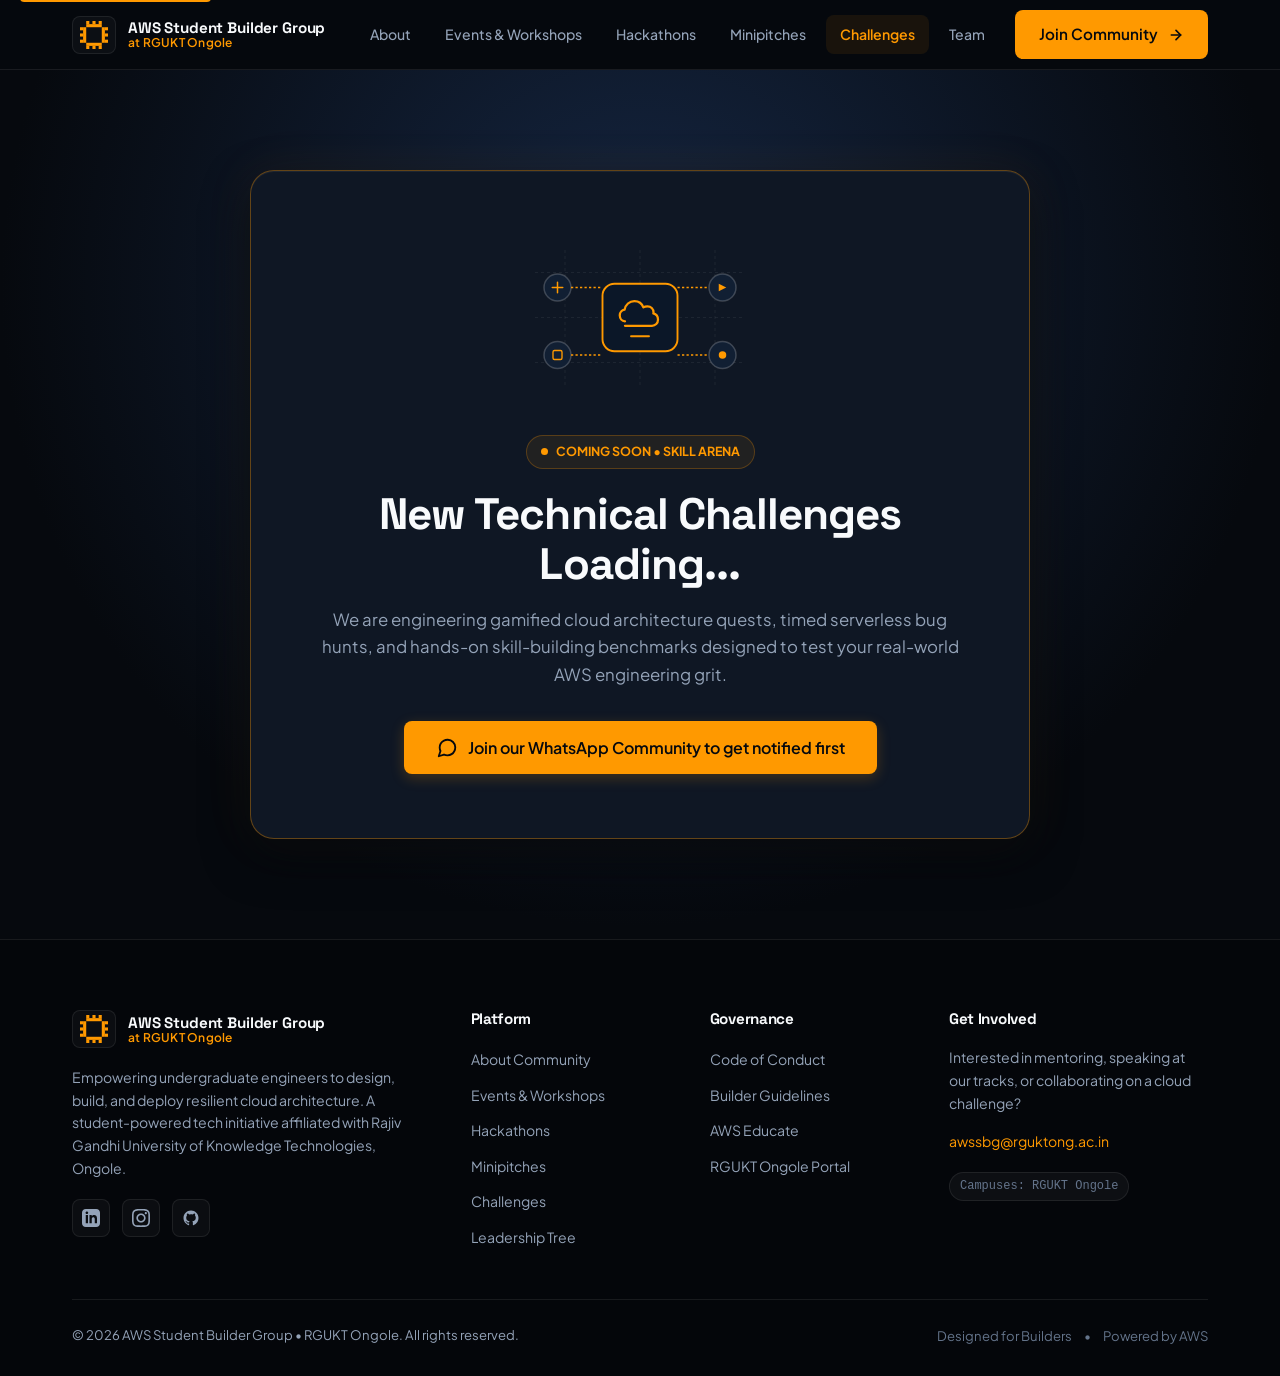
==== commit 77834445: "The most recent version of website" ====
--- a/challenges.html
+++ b/challenges.html
@@ -9,17 +9,21 @@
     <link rel="preconnect" href="https://fonts.googleapis.com">
     <link rel="preconnect" href="https://fonts.gstatic.com" crossorigin>
     <link href="https://fonts.googleapis.com/css2?family=Plus+Jakarta+Sans:wght@400;500;600;700;800&family=Space+Grotesk:wght@500;700&display=swap" rel="stylesheet">
+    <link rel="icon" type="image/svg+xml" href="assets/favicon.svg">
     <link rel="stylesheet" href="style.css">
 </head>
 <body class="page-challenges">
+    <a href="#main" class="skip-link">Skip to main content</a>
     <!-- Sticky Glass Navigation -->
     <header class="site-header" id="siteHeader">
         <div class="header-inner">
             <a href="index.html" class="brand" aria-label="AWS Student Builder Group RGUKT Ongole Home">
-                <span class="brand-badge">AWS</span>
+                <span class="brand-logo-wrap" aria-hidden="true">
+                    <img src="assets/aws-builder-logo.svg" class="aws-logo-svg" alt="" width="30" height="30">
+                </span>
                 <div class="brand-text">
-                    <span class="brand-title">Student Builder Group</span>
-                    <span class="brand-sub">RGUKT Ongole</span>
+                    <span class="brand-title">AWS Student Builder Group</span>
+                    <span class="brand-sub">at RGUKT Ongole</span>
                 </div>
             </a>
 
@@ -44,7 +48,7 @@
         </div>
     </header>
 
-    <main class="challenges-main-layout">
+    <main id="main" class="challenges-main-layout">
         <!-- Interactive Branded Coming Soon Section -->
         <section class="challenges-hero-section">
             <div class="page-container">
@@ -114,10 +118,12 @@
                 <!-- Col 1: Identity -->
                 <div class="footer-col col-brand">
                     <div class="brand footer-brand">
-                        <span class="brand-badge">AWS</span>
+                        <span class="brand-logo-wrap" aria-hidden="true">
+                            <img src="assets/aws-builder-logo.svg" class="aws-logo-svg" alt="" width="30" height="30">
+                        </span>
                         <div class="brand-text">
-                            <span class="brand-title">Student Builder Group</span>
-                            <span class="brand-sub">RGUKT Ongole</span>
+                            <span class="brand-title">AWS Student Builder Group</span>
+                            <span class="brand-sub">at RGUKT Ongole</span>
                         </div>
                     </div>
                     <p class="footer-description">
--- a/style.css
+++ b/style.css
@@ -1,57 +1,74 @@
 /* ==========================================================================
-   AWS SBG RGUKT ONGOLE - MASTER DESIGN SYSTEM
-   Mobile-First, Enterprise Cloud Aesthetic
-   Color Palette: Deep Slate Navy (#07111f), Midnight (#0b1728), AWS Orange (#ff9900)
+   AWS STUDENT BUILDER GROUP - RGUKT ONGOLE
+   Master Stylesheet & Design System
+   Engineered with modern CSS, high-contrast AWS cloud aesthetics,
+   and anti-slop design principles (taste-skill).
    ========================================================================== */
 
+/* --------------------------------------------------------------------------
+   1. Design Tokens & CSS Custom Properties
+   -------------------------------------------------------------------------- */
 :root {
-  /* Brand Core Colors */
+  /* Brand Core (AWS Amber/Orange & Cloud Tones) */
   --aws-orange: #ff9900;
+  --aws-orange-hover: #e68a00;
   --aws-orange-light: #ffac33;
-  --aws-orange-hover: #e68a00;
   --aws-orange-glow: rgba(255, 153, 0, 0.22);
   --aws-orange-subtle: rgba(255, 153, 0, 0.08);
-
-  /* Dark Slate Palette */
-  --bg-darkest: #030811;
-  --bg-dark: #07111f;
-  --bg-surface: #0b1728;
-  --bg-elevated: #111f33;
-  --bg-card: #0e1b2e;
-  --bg-card-hover: #14253e;
+  --aws-blue-accent: #232f3e;
+
+  /* Surfaces & Dark Obsidian Theme */
+  --bg-canvas: #06090e;
+  --bg-surface: #0b111a;
+  --bg-card: #0f1724;
+  --bg-card-hover: #152236;
+  --bg-elevated: #1a273d;
+  --bg-glass: rgba(11, 17, 26, 0.82);
 
   /* Borders & Dividers */
   --border-subtle: rgba(255, 255, 255, 0.08);
-  --border-light: rgba(255, 255, 255, 0.14);
-  --border-glow: rgba(255, 153, 0, 0.35);
-
-  /* Text & Grays */
-  --text-white: #ffffff;
-  --text-primary: #f1f5f9;
+  --border-medium: rgba(255, 255, 255, 0.14);
+  --border-accent: rgba(255, 153, 0, 0.35);
+  --border-accent-glow: rgba(255, 153, 0, 0.6);
+
+  /* Typography Colors */
+  --text-primary: #f8fafc;
   --text-secondary: #94a3b8;
   --text-muted: #64748b;
-  --text-accent: #ff9900;
-
-  /* Typography */
-  --font-main: "Plus Jakarta Sans", -apple-system, BlinkMacSystemFont, "Segoe UI", Roboto, sans-serif;
-  --font-mono: "Space Grotesk", monospace;
-
-  /* Layout & Spacing */
-  --container-width: 1200px;
+  --text-inverse: #06090e;
+
+  /* Font Families */
+  --font-display: "Space Grotesk", -apple-system, BlinkMacSystemFont, "Segoe UI", sans-serif;
+  --font-body: "Plus Jakarta Sans", -apple-system, BlinkMacSystemFont, "Segoe UI", Roboto, sans-serif;
+  --font-mono: ui-monospace, "SF Mono", Menlo, Consolas, monospace;
+
+  /* Layout & Sizing */
+  --container-max: 1200px;
   --gutter: clamp(16px, 4vw, 32px);
+  --header-height: 70px;
+
+  /* Shape Consistency Scale (12-16px soft squircle) */
+  --radius-xs: 4px;
   --radius-sm: 8px;
-  --radius-md: 14px;
-  --radius-lg: 20px;
-  --radius-full: 9999px;
-
-  /* Transitions & Shadows */
-  --transition: all 260ms cubic-bezier(0.16, 1, 0.3, 1);
-  --shadow-sm: 0 4px 16px rgba(0, 0, 0, 0.25);
-  --shadow-md: 0 10px 30px rgba(0, 0, 0, 0.35);
-  --shadow-glow: 0 0 40px rgba(255, 153, 0, 0.15);
-}
-
-/* Base Reset */
+  --radius-md: 12px;
+  --radius-lg: 16px;
+  --radius-xl: 24px;
+  --radius-pill: 9999px;
+
+  /* Shadows (Tinted to canvas hue) */
+  --shadow-sm: 0 2px 8px rgba(3, 7, 13, 0.4);
+  --shadow-md: 0 8px 24px rgba(3, 7, 13, 0.55), 0 1px 0 rgba(255, 255, 255, 0.04) inset;
+  --shadow-lg: 0 18px 45px rgba(3, 7, 13, 0.7), 0 1px 0 rgba(255, 255, 255, 0.06) inset;
+  --shadow-glow: 0 0 35px var(--aws-orange-glow);
+
+  /* Transitions */
+  --transition: 200ms cubic-bezier(0.16, 1, 0.3, 1);
+  --transition-slow: 350ms cubic-bezier(0.16, 1, 0.3, 1);
+}
+
+/* --------------------------------------------------------------------------
+   2. Reset & Global Styles
+   -------------------------------------------------------------------------- */
 *, *::before, *::after {
   box-sizing: border-box;
   margin: 0;
@@ -62,15 +79,37 @@
   scroll-behavior: smooth;
   font-size: 16px;
   -webkit-text-size-adjust: 100%;
+  color-scheme: dark;
 }
 
 body {
-  font-family: var(--font-main);
-  background-color: var(--bg-darkest);
+  font-family: var(--font-body);
+  background-color: var(--bg-canvas);
   color: var(--text-primary);
   line-height: 1.6;
+  min-height: 100vh;
   overflow-x: hidden;
   -webkit-font-smoothing: antialiased;
+  -moz-osx-font-smoothing: grayscale;
+}
+
+body.nav-lock-scroll {
+  overflow: hidden;
+}
+
+/* Typography elements */
+h1, h2, h3, h4, h5, h6 {
+  font-family: var(--font-display);
+  font-weight: 700;
+  line-height: 1.15;
+  color: var(--text-primary);
+  letter-spacing: -0.02em;
+}
+
+p {
+  color: var(--text-secondary);
+  line-height: 1.65;
+  max-width: 68ch;
 }
 
 img {
@@ -82,7 +121,7 @@
 a {
   text-decoration: none;
   color: inherit;
-  transition: var(--transition);
+  transition: color var(--transition);
 }
 
 button {
@@ -92,388 +131,427 @@
   background: none;
 }
 
+/* Selection */
 ::selection {
   background: var(--aws-orange);
-  color: var(--bg-darkest);
-}
-
+  color: var(--bg-canvas);
+}
+
+/* Accessibility Skip Link */
+.skip-link {
+  position: absolute;
+  top: -40px;
+  left: 20px;
+  background: var(--aws-orange);
+  color: var(--bg-canvas);
+  padding: 8px 16px;
+  font-weight: 700;
+  border-radius: var(--radius-xs);
+  z-index: 9999;
+  transition: top var(--transition);
+}
+.skip-link:focus {
+  top: 16px;
+}
+
+/* Layout Container */
 .page-container {
   width: 100%;
-  max-width: var(--container-width);
+  max-width: var(--container-max);
   margin-inline: auto;
   padding-inline: var(--gutter);
 }
 
-/* ==========================================================================
-   NAVIGATION & STICKY HEADER
-   ========================================================================== */
-
+/* Utility Text Classes */
+.text-center {
+  text-align: center;
+}
+
+.highlight-text {
+  color: var(--aws-orange);
+}
+
+/* Section Header Structure */
+.section-header {
+  margin-bottom: clamp(32px, 5vw, 48px);
+}
+.section-header.text-center {
+  display: flex;
+  flex-direction: column;
+  align-items: center;
+}
+
+.section-title {
+  font-size: clamp(1.85rem, 3.5vw, 2.75rem);
+  letter-spacing: -0.025em;
+  margin-bottom: 12px;
+}
+
+.section-lead {
+  font-size: clamp(1rem, 1.8vw, 1.125rem);
+  color: var(--text-secondary);
+  max-width: 62ch;
+}
+
+/* Eyebrows (strictly restrained) */
+.eyebrow {
+  display: inline-block;
+  font-family: var(--font-mono);
+  font-size: 0.75rem;
+  font-weight: 600;
+  letter-spacing: 0.12em;
+  text-transform: uppercase;
+  color: var(--aws-orange);
+  margin-bottom: 8px;
+}
+
+/* --------------------------------------------------------------------------
+   3. Header & Navigation (Desk single line, height <= 70px)
+   -------------------------------------------------------------------------- */
 .site-header {
   position: sticky;
   top: 0;
   z-index: 1000;
   width: 100%;
-  background: rgba(3, 8, 17, 0.82);
+  height: var(--header-height);
+  background: rgba(6, 9, 14, 0.85);
   border-bottom: 1px solid var(--border-subtle);
-  backdrop-filter: blur(20px);
-  -webkit-backdrop-filter: blur(20px);
-  transition: var(--transition);
+  backdrop-filter: blur(20px) saturate(180%);
+  -webkit-backdrop-filter: blur(20px) saturate(180%);
+  transition: background var(--transition), border-color var(--transition), box-shadow var(--transition);
 }
 
 .site-header.scrolled {
-  background: rgba(3, 8, 17, 0.96);
+  background: rgba(6, 9, 14, 0.96);
   border-bottom-color: rgba(255, 153, 0, 0.2);
-  box-shadow: 0 10px 30px rgba(0, 0, 0, 0.6);
+  box-shadow: 0 10px 30px rgba(0, 0, 0, 0.5);
 }
 
 .header-inner {
-  height: 74px;
+  height: 100%;
   display: flex;
   align-items: center;
   justify-content: space-between;
   width: 100%;
-  max-width: var(--container-width);
+  max-width: var(--container-max);
   margin-inline: auto;
   padding-inline: var(--gutter);
 }
 
-/* Brand Logo Component */
+/* Brand Component with Official AWS Logo */
 .brand {
   display: flex;
   align-items: center;
   gap: 12px;
-}
-
-.brand-badge {
-  background: linear-gradient(135deg, var(--aws-orange), var(--aws-orange-hover));
-  color: #000;
-  font-family: var(--font-mono);
-  font-weight: 800;
+  flex-shrink: 0;
+}
+
+.brand-logo-wrap {
+  display: inline-flex;
+  align-items: center;
+  justify-content: center;
+  width: 44px;
+  height: 38px;
+  padding: 4px;
+  border-radius: var(--radius-sm);
+  background: rgba(255, 255, 255, 0.03);
+  border: 1px solid var(--border-subtle);
+  transition: border-color var(--transition), box-shadow var(--transition), transform var(--transition);
+}
+
+.brand:hover .brand-logo-wrap {
+  border-color: var(--aws-orange);
+  box-shadow: 0 0 14px var(--aws-orange-glow);
+  transform: translateY(-1px);
+}
+
+.aws-logo-svg {
+  width: 100%;
+  height: 100%;
+  display: block;
+}
+
+.brand-text {
+  display: flex;
+  flex-direction: column;
+  line-height: 1.15;
+}
+
+.brand-title {
+  font-family: var(--font-display);
   font-size: 0.95rem;
-  padding: 6px 10px;
-  border-radius: var(--radius-sm);
-  letter-spacing: 0.05em;
-  box-shadow: 0 2px 8px var(--aws-orange-glow);
-}
-
-.brand-text {
-  display: flex;
-  flex-direction: column;
-}
-
-.brand-title {
-  color: var(--text-white);
-  font-size: 0.98rem;
   font-weight: 700;
-  line-height: 1.2;
+  letter-spacing: -0.01em;
+  color: var(--text-primary);
 }
 
 .brand-sub {
-  color: var(--aws-orange);
-  font-size: 0.76rem;
+  font-size: 0.75rem;
+  color: var(--aws-orange);
   font-weight: 600;
-  letter-spacing: 0.04em;
-}
-
-/* Desktop Main Nav */
+  letter-spacing: 0.02em;
+}
+
+/* Main Navigation Bar */
 .main-nav {
   display: flex;
   align-items: center;
-  gap: 8px;
+  gap: 6px;
 }
 
 .nav-link {
+  font-size: 0.88rem;
+  font-weight: 500;
   color: var(--text-secondary);
-  font-size: 0.9rem;
-  font-weight: 600;
   padding: 8px 14px;
   border-radius: var(--radius-sm);
-  transition: var(--transition);
-}
-
-.nav-link:hover,
+  transition: color var(--transition), background var(--transition);
+}
+
+.nav-link:hover {
+  color: var(--text-primary);
+  background: rgba(255, 255, 255, 0.05);
+}
+
 .nav-link.active {
-  color: var(--text-white);
+  color: var(--aws-orange);
+  font-weight: 600;
   background: var(--aws-orange-subtle);
 }
 
-.nav-link.active {
-  color: var(--aws-orange);
-}
-
-/* Mobile Nav Toggle (Hamburger) */
+/* Navigation CTA button */
+.btn-nav-cta {
+  display: inline-flex;
+  align-items: center;
+  gap: 8px;
+  margin-left: 10px;
+  font-size: 0.85rem;
+  font-weight: 600;
+  color: var(--text-inverse);
+  background: var(--aws-orange);
+  padding: 8px 16px;
+  border-radius: var(--radius-pill);
+  transition: background var(--transition), transform var(--transition), box-shadow var(--transition);
+  white-space: nowrap;
+}
+
+.btn-nav-cta:hover {
+  background: var(--aws-orange-light);
+  transform: translateY(-1px);
+  box-shadow: 0 4px 14px var(--aws-orange-glow);
+}
+
+/* Mobile Toggle Hamburger */
 .mobile-nav-toggle {
   display: none;
   flex-direction: column;
   justify-content: center;
   gap: 5px;
-  width: 44px;
-  height: 44px;
-  padding: 10px;
+  width: 40px;
+  height: 40px;
+  padding: 8px;
   border-radius: var(--radius-sm);
-  background: var(--bg-surface);
+  background: rgba(255, 255, 255, 0.03);
   border: 1px solid var(--border-subtle);
 }
 
 .mobile-nav-toggle .bar {
-  display: block;
   width: 100%;
   height: 2px;
-  background-color: var(--text-white);
-  transition: transform 0.25s ease, opacity 0.25s ease;
-}
-
-.mobile-nav-toggle.open .bar:nth-child(1) {
+  background: var(--text-primary);
+  border-radius: 2px;
+  transition: transform var(--transition), opacity var(--transition);
+}
+
+.mobile-nav-toggle.active .bar:nth-child(1) {
   transform: translateY(7px) rotate(45deg);
 }
-
-.mobile-nav-toggle.open .bar:nth-child(2) {
+.mobile-nav-toggle.active .bar:nth-child(2) {
   opacity: 0;
 }
-
-.mobile-nav-toggle.open .bar:nth-child(3) {
+.mobile-nav-toggle.active .bar:nth-child(3) {
   transform: translateY(-7px) rotate(-45deg);
 }
 
-/* ==========================================================================
-   BUTTONS & CTAS
-   ========================================================================== */
-
+/* --------------------------------------------------------------------------
+   4. Buttons & Interactive Controls
+   -------------------------------------------------------------------------- */
 .btn {
   display: inline-flex;
   align-items: center;
   justify-content: center;
-  gap: 9px;
-  padding: 12px 22px;
-  border-radius: var(--radius-md);
-  font-size: 0.92rem;
-  font-weight: 700;
-  transition: var(--transition);
+  gap: 10px;
+  padding: 12px 24px;
+  font-family: var(--font-body);
+  font-size: 0.95rem;
+  font-weight: 600;
+  border-radius: var(--radius-sm);
+  transition: background var(--transition), border-color var(--transition), transform var(--transition), box-shadow var(--transition);
+  cursor: pointer;
   white-space: nowrap;
+}
+
+.btn:active {
+  transform: translateY(1px) scale(0.99);
 }
 
 .btn-primary {
   background: var(--aws-orange);
-  color: #050a12;
-  box-shadow: 0 4px 18px var(--aws-orange-glow);
-}
-
+  color: var(--text-inverse);
+  box-shadow: 0 4px 14px var(--aws-orange-glow);
+}
 .btn-primary:hover {
   background: var(--aws-orange-light);
-  transform: translateY(-2px);
-  box-shadow: 0 6px 24px rgba(255, 153, 0, 0.35);
+  box-shadow: 0 8px 24px var(--aws-orange-glow);
+  transform: translateY(-1px);
 }
 
 .btn-secondary {
-  background: rgba(255, 255, 255, 0.05);
-  color: var(--text-white);
-  border: 1px solid var(--border-light);
-}
-
+  background: rgba(255, 255, 255, 0.04);
+  color: var(--text-primary);
+  border: 1px solid var(--border-medium);
+}
 .btn-secondary:hover {
-  background: rgba(255, 255, 255, 0.1);
-  border-color: var(--aws-orange);
-  color: var(--aws-orange);
-  transform: translateY(-2px);
-}
-
-.btn-nav-cta {
-  background: linear-gradient(135deg, var(--aws-orange), var(--aws-orange-hover));
-  color: #000;
-  padding: 8px 16px;
-  font-size: 0.85rem;
-  margin-left: 6px;
-}
-
-.btn-nav-cta:hover {
-  filter: brightness(1.1);
+  background: rgba(255, 255, 255, 0.08);
+  border-color: var(--border-accent);
   transform: translateY(-1px);
 }
 
 .btn-large {
-  padding: 15px 30px;
-  font-size: 1rem;
-}
-
-/* ==========================================================================
-   HERO SECTION
-   ========================================================================== */
-
+  padding: 15px 32px;
+  font-size: 1.02rem;
+  border-radius: var(--radius-md);
+}
+
+/* --------------------------------------------------------------------------
+   5. Hero Section (Home)
+   -------------------------------------------------------------------------- */
 .hero-section {
   position: relative;
-  padding: clamp(60px, 9vw, 110px) 0 50px;
-  background: radial-gradient(circle at 50% 0%, #152744 0%, #07111f 55%, #030811 100%);
+  padding: clamp(48px, 8vw, 90px) 0 40px;
+  background: radial-gradient(circle at 50% 0%, #111d33 0%, var(--bg-canvas) 70%);
   border-bottom: 1px solid var(--border-subtle);
   overflow: hidden;
 }
 
-.hero-section::before {
-  content: "";
-  position: absolute;
-  top: -150px;
-  left: 50%;
-  transform: translateX(-50%);
-  width: clamp(300px, 80vw, 850px);
-  height: clamp(300px, 60vw, 550px);
-  background: radial-gradient(ellipse, rgba(255, 153, 0, 0.12) 0%, rgba(255, 153, 0, 0) 70%);
-  pointer-events: none;
-}
-
 .hero-container {
-  position: relative;
-  z-index: 1;
-}
-
-.hero-content {
-  max-width: 860px;
-  margin-inline: auto;
-  text-align: center;
+  display: flex;
+  flex-direction: column;
+  align-items: flex-start;
 }
 
 .hero-pill {
   display: inline-flex;
   align-items: center;
   gap: 8px;
-  padding: 7px 16px;
-  border-radius: var(--radius-full);
+  padding: 6px 14px;
+  border-radius: var(--radius-pill);
   background: rgba(255, 153, 0, 0.08);
-  border: 1px solid rgba(255, 153, 0, 0.28);
-  margin-bottom: 24px;
+  border: 1px solid rgba(255, 153, 0, 0.25);
+  font-size: 0.8rem;
+  font-weight: 600;
+  color: var(--aws-orange);
+  margin-bottom: 20px;
 }
 
 .pill-dot {
-  width: 8px;
-  height: 8px;
+  width: 7px;
+  height: 7px;
   border-radius: 50%;
   background: var(--aws-orange);
-  box-shadow: 0 0 10px var(--aws-orange);
-  animation: pulseDot 2s infinite ease-in-out;
-}
-
-@keyframes pulseDot {
-  0%, 100% { opacity: 1; transform: scale(1); }
-  50% { opacity: 0.4; transform: scale(0.85); }
-}
-
-.pill-text {
-  font-size: 0.8rem;
-  font-weight: 700;
-  color: var(--aws-orange);
-  letter-spacing: 0.05em;
-  text-transform: uppercase;
+  box-shadow: 0 0 8px var(--aws-orange);
 }
 
 .hero-title {
-  font-size: clamp(2.2rem, 5.5vw, 4.2rem);
-  font-weight: 800;
-  line-height: 1.15;
-  color: var(--text-white);
-  margin-bottom: 20px;
-  letter-spacing: -0.02em;
-}
-
-.highlight-text {
-  background: linear-gradient(135deg, var(--aws-orange) 10%, #ffd080 90%);
-  -webkit-background-clip: text;
-  -webkit-text-fill-color: transparent;
+  font-size: clamp(2.4rem, 5.2vw, 4rem);
+  letter-spacing: -0.03em;
+  max-width: 22ch;
+  margin-bottom: 18px;
 }
 
 .hero-subtitle {
-  font-size: clamp(1rem, 2vw, 1.22rem);
+  font-size: clamp(1.05rem, 2vw, 1.25rem);
   color: var(--text-secondary);
-  line-height: 1.65;
-  max-width: 720px;
-  margin: 0 auto 36px;
+  max-width: 55ch;
+  margin-bottom: 32px;
 }
 
 .hero-actions {
   display: flex;
-  align-items: center;
-  justify-content: center;
+  flex-wrap: wrap;
+  gap: 16px;
+  margin-bottom: 36px;
+}
+
+/* Social Bar */
+.social-bar-wrapper {
+  display: flex;
+  align-items: center;
   flex-wrap: wrap;
   gap: 14px;
-  margin-bottom: 40px;
-}
-
-/* Social Bar Below Hero */
-.social-bar-wrapper {
-  display: flex;
-  flex-direction: column;
-  align-items: center;
-  gap: 12px;
-  padding-top: 24px;
+  padding-top: 20px;
   border-top: 1px solid var(--border-subtle);
+  width: 100%;
 }
 
 .social-bar-label {
-  font-size: 0.8rem;
-  text-transform: uppercase;
-  letter-spacing: 0.08em;
+  font-size: 0.82rem;
   color: var(--text-muted);
-  font-weight: 600;
 }
 
 .social-links-bar {
   display: flex;
-  align-items: center;
-  justify-content: center;
-  flex-wrap: wrap;
   gap: 10px;
 }
 
 .social-chip {
   display: inline-flex;
   align-items: center;
-  gap: 7px;
-  padding: 8px 14px;
-  border-radius: var(--radius-full);
-  background: var(--bg-surface);
+  gap: 8px;
+  padding: 6px 12px;
+  border-radius: var(--radius-sm);
+  background: rgba(255, 255, 255, 0.03);
   border: 1px solid var(--border-subtle);
+  font-size: 0.82rem;
   color: var(--text-secondary);
-  font-size: 0.82rem;
-  font-weight: 600;
-  transition: var(--transition);
+  transition: border-color var(--transition), color var(--transition), background var(--transition);
 }
 
 .social-chip:hover {
-  background: var(--bg-elevated);
-  border-color: var(--aws-orange);
-  color: var(--text-white);
-  transform: translateY(-2px);
-}
-
-/* ==========================================================================
-   UPCOMING EVENT SPOTLIGHT BANNER
-   ========================================================================== */
-
+  border-color: var(--border-accent);
+  color: var(--text-primary);
+  background: rgba(255, 255, 255, 0.06);
+}
+
+/* --------------------------------------------------------------------------
+   6. Active Event Spotlight Banner
+   -------------------------------------------------------------------------- */
 .spotlight-section {
-  padding: 40px 0;
+  padding: 30px 0;
   position: relative;
   z-index: 5;
-  margin-top: -24px;
 }
 
 .spotlight-card {
   display: grid;
   grid-template-columns: auto 1fr auto;
   align-items: center;
-  gap: 28px;
-  background: linear-gradient(135deg, #0e1d33 0%, #081424 100%);
-  border: 1px solid rgba(255, 153, 0, 0.35);
-  border-radius: var(--radius-lg);
-  padding: 24px 32px;
-  box-shadow: 0 12px 35px rgba(0, 0, 0, 0.45), 0 0 30px rgba(255, 153, 0, 0.08);
+  gap: 24px;
+  padding: 24px 30px;
+  background: var(--bg-card);
+  border: 1px solid var(--border-accent);
+  border-radius: var(--radius-md);
+  box-shadow: var(--shadow-md), 0 0 30px rgba(255, 153, 0, 0.06);
 }
 
 .spotlight-tag {
   display: flex;
   align-items: center;
   gap: 8px;
-  background: rgba(255, 153, 0, 0.12);
-  border: 1px solid var(--aws-orange);
   padding: 8px 14px;
+  background: rgba(255, 153, 0, 0.1);
   border-radius: var(--radius-sm);
-  white-space: nowrap;
+  border: 1px solid rgba(255, 153, 0, 0.3);
 }
 
 .spotlight-pulse {
@@ -481,187 +559,118 @@
   height: 8px;
   border-radius: 50%;
   background: var(--aws-orange);
-  box-shadow: 0 0 10px var(--aws-orange);
-  animation: pulseDot 1.6s infinite;
+  animation: pulse-ring 2s cubic-bezier(0.4, 0, 0.6, 1) infinite;
+}
+
+@keyframes pulse-ring {
+  0%, 100% { opacity: 1; transform: scale(1); }
+  50% { opacity: 0.4; transform: scale(1.3); }
 }
 
 .spotlight-label {
-  font-size: 0.72rem;
-  font-weight: 800;
+  font-family: var(--font-mono);
+  font-size: 0.75rem;
+  font-weight: 700;
   color: var(--aws-orange);
   letter-spacing: 0.08em;
 }
 
+.spotlight-details {
+  display: flex;
+  flex-direction: column;
+  gap: 6px;
+}
+
 .spotlight-meta {
   display: flex;
   align-items: center;
-  gap: 16px;
-  margin-bottom: 6px;
+  gap: 12px;
+  font-size: 0.85rem;
+  color: var(--text-muted);
 }
 
 .meta-date {
   display: inline-flex;
   align-items: center;
   gap: 6px;
-  color: var(--aws-orange-light);
-  font-size: 0.82rem;
-  font-weight: 600;
-}
-
-.meta-category {
-  font-size: 0.75rem;
   color: var(--text-secondary);
-  background: rgba(255, 255, 255, 0.06);
-  padding: 3px 9px;
-  border-radius: var(--radius-full);
 }
 
 .spotlight-title {
   font-size: 1.25rem;
-  color: var(--text-white);
-  font-weight: 700;
-  line-height: 1.3;
-  margin-bottom: 6px;
+  color: var(--text-primary);
 }
 
 .spotlight-desc {
   font-size: 0.9rem;
   color: var(--text-secondary);
-  line-height: 1.5;
-  max-width: 680px;
 }
 
 .btn-spotlight {
+  display: inline-flex;
+  align-items: center;
+  gap: 8px;
+  padding: 10px 18px;
   background: var(--aws-orange);
-  color: #07111f;
-  font-weight: 700;
-  padding: 12px 20px;
-  border-radius: var(--radius-md);
+  color: var(--text-inverse);
+  font-size: 0.88rem;
+  font-weight: 600;
+  border-radius: var(--radius-sm);
+  transition: background var(--transition), transform var(--transition);
   white-space: nowrap;
 }
-
 .btn-spotlight:hover {
   background: var(--aws-orange-light);
-  transform: translateX(3px);
-}
-
-/* ==========================================================================
-   ABOUT & MISSION & METRICS
-   ========================================================================== */
-
+  transform: translateY(-1px);
+}
+
+/* --------------------------------------------------------------------------
+   7. About Community & Mission
+   -------------------------------------------------------------------------- */
 .about-section {
-  padding: 90px 0;
-  background: var(--bg-darkest);
-}
-
-.section-header {
-  margin-bottom: 50px;
-}
-
-.section-header.text-center {
-  text-align: center;
-}
-
-.eyebrow {
-  display: inline-flex;
-  align-items: center;
-  gap: 8px;
-  font-size: 0.75rem;
-  font-weight: 800;
-  color: var(--aws-orange);
-  letter-spacing: 0.12em;
-  text-transform: uppercase;
-  margin-bottom: 12px;
-}
-
-.eyebrow::before {
-  content: "";
-  width: 20px;
-  height: 2px;
-  background: var(--aws-orange);
-  border-radius: var(--radius-full);
-}
-
-.eyebrow-light {
-  color: var(--aws-orange-light);
-}
-
-.section-title {
-  font-size: clamp(1.8rem, 3.8vw, 2.8rem);
-  font-weight: 800;
-  line-height: 1.2;
-  color: var(--text-white);
-  margin-bottom: 14px;
-}
-
-.section-lead {
-  font-size: 1.05rem;
-  color: var(--text-secondary);
-  line-height: 1.6;
-  max-width: 720px;
-}
-
-.text-center .section-lead {
-  margin-inline: auto;
-}
-
-/* Mission & Core Focus Split Grid */
+  padding: 80px 0;
+  background: var(--bg-canvas);
+}
+
 .mission-focus-grid {
   display: grid;
   grid-template-columns: 1fr 1.3fr;
-  gap: 28px;
+  gap: 32px;
   margin-bottom: 50px;
 }
 
 .mission-card {
-  background: linear-gradient(135deg, var(--bg-surface) 0%, var(--bg-card) 100%);
+  padding: 36px;
+  background: var(--bg-card);
   border: 1px solid var(--border-subtle);
-  border-radius: var(--radius-lg);
-  padding: 36px;
+  border-radius: var(--radius-md);
   display: flex;
   flex-direction: column;
   justify-content: center;
-  position: relative;
-  overflow: hidden;
-}
-
-.mission-card::after {
-  content: "";
-  position: absolute;
-  bottom: 0;
-  left: 0;
-  width: 100%;
-  height: 3px;
-  background: linear-gradient(90deg, var(--aws-orange), transparent);
 }
 
 .focus-icon-box {
-  width: 54px;
-  height: 54px;
-  border-radius: var(--radius-md);
+  width: 48px;
+  height: 48px;
+  border-radius: var(--radius-sm);
   background: var(--aws-orange-subtle);
-  border: 1px solid var(--border-glow);
+  border: 1px solid rgba(255, 153, 0, 0.25);
   color: var(--aws-orange);
   display: flex;
   align-items: center;
   justify-content: center;
-  margin-bottom: 20px;
+  margin-bottom: 18px;
 }
 
 .card-heading {
   font-size: 1.5rem;
-  color: var(--text-white);
-  font-weight: 700;
   margin-bottom: 12px;
 }
 
 .card-text {
-  font-size: 1.02rem;
-  color: var(--text-secondary);
-  line-height: 1.65;
-}
-
-/* 4 Pillars */
+  font-size: 0.98rem;
+}
+
 .focus-pillars {
   display: grid;
   grid-template-columns: repeat(2, 1fr);
@@ -669,42 +678,36 @@
 }
 
 .pillar-card {
+  padding: 22px;
   background: var(--bg-surface);
   border: 1px solid var(--border-subtle);
-  border-radius: var(--radius-md);
-  padding: 22px;
-  display: flex;
-  align-items: flex-start;
+  border-radius: var(--radius-sm);
+  display: flex;
   gap: 14px;
-  transition: var(--transition);
+  transition: border-color var(--transition);
 }
 
 .pillar-card:hover {
-  border-color: var(--border-glow);
-  transform: translateY(-3px);
-  background: var(--bg-card);
+  border-color: var(--border-accent);
 }
 
 .pillar-dot {
-  width: 10px;
-  height: 10px;
+  width: 8px;
+  height: 8px;
   border-radius: 50%;
   background: var(--aws-orange);
+  flex-shrink: 0;
   margin-top: 6px;
-  flex-shrink: 0;
 }
 
 .pillar-card h4 {
   font-size: 1.05rem;
-  color: var(--text-white);
-  font-weight: 700;
-  margin-bottom: 4px;
+  margin-bottom: 6px;
 }
 
 .pillar-card p {
   font-size: 0.85rem;
-  color: var(--text-secondary);
-  line-height: 1.45;
+  line-height: 1.5;
 }
 
 /* Impact Metrics Grid */
@@ -715,52 +718,41 @@
 }
 
 .metric-card {
+  padding: 28px 24px;
   background: var(--bg-surface);
   border: 1px solid var(--border-subtle);
-  border-radius: var(--radius-lg);
-  padding: 30px 24px;
-  text-align: center;
-  transition: var(--transition);
-  position: relative;
-}
-
-.metric-card:hover {
-  border-color: var(--border-glow);
-  transform: translateY(-4px);
-  box-shadow: 0 10px 30px rgba(0, 0, 0, 0.4);
+  border-radius: var(--radius-md);
+  display: flex;
+  flex-direction: column;
 }
 
 .metric-value {
-  display: block;
-  font-family: var(--font-mono);
-  font-size: clamp(2.2rem, 4vw, 3.2rem);
-  font-weight: 800;
-  color: var(--aws-orange);
-  line-height: 1;
-  margin-bottom: 8px;
+  font-family: var(--font-display);
+  font-size: 2.5rem;
+  font-weight: 700;
+  color: var(--aws-orange);
+  line-height: 1.1;
+  margin-bottom: 6px;
 }
 
 .metric-label {
-  display: block;
   font-size: 1rem;
-  font-weight: 700;
-  color: var(--text-white);
+  font-weight: 600;
+  color: var(--text-primary);
   margin-bottom: 4px;
 }
 
 .metric-sub {
-  display: block;
-  font-size: 0.78rem;
+  font-size: 0.8rem;
   color: var(--text-muted);
 }
 
-/* ==========================================================================
-   PROGRAMS & OFFERINGS (4 TEASER CARDS)
-   ========================================================================== */
-
+/* --------------------------------------------------------------------------
+   8. Programs & Offerings (Bento Grid)
+   -------------------------------------------------------------------------- */
 .offerings-section {
-  padding: 90px 0;
-  background: radial-gradient(circle at 50% 100%, #0d1e35 0%, #07111f 60%);
+  padding: 80px 0;
+  background: radial-gradient(circle at 50% 100%, #0d1726 0%, var(--bg-canvas) 70%);
   border-top: 1px solid var(--border-subtle);
   border-bottom: 1px solid var(--border-subtle);
 }
@@ -768,357 +760,240 @@
 .programs-grid {
   display: grid;
   grid-template-columns: repeat(4, 1fr);
-  gap: 22px;
+  gap: 20px;
 }
 
 .program-card {
-  background: var(--bg-surface);
+  padding: 30px 24px;
+  background: var(--bg-card);
   border: 1px solid var(--border-subtle);
-  border-radius: var(--radius-lg);
-  padding: 28px 24px;
+  border-radius: var(--radius-md);
   display: flex;
   flex-direction: column;
-  transition: var(--transition);
-  position: relative;
+  transition: transform var(--transition), border-color var(--transition), box-shadow var(--transition);
 }
 
 .program-card:hover {
-  transform: translateY(-6px);
-  border-color: var(--aws-orange);
-  box-shadow: 0 16px 40px rgba(0, 0, 0, 0.5), var(--shadow-glow);
-  background: var(--bg-card);
+  transform: translateY(-4px);
+  border-color: var(--border-accent);
+  box-shadow: var(--shadow-md);
 }
 
 .card-top {
   display: flex;
   justify-content: space-between;
   align-items: center;
-  margin-bottom: 20px;
+  margin-bottom: 18px;
 }
 
 .program-badge {
-  font-size: 0.7rem;
-  font-weight: 800;
-  color: var(--aws-orange);
-  background: var(--aws-orange-subtle);
-  padding: 4px 10px;
-  border-radius: var(--radius-full);
-  letter-spacing: 0.05em;
+  font-family: var(--font-mono);
+  font-size: 0.72rem;
+  font-weight: 600;
+  color: var(--aws-orange);
+  letter-spacing: 0.08em;
 }
 
 .program-num {
   font-family: var(--font-mono);
-  font-size: 1.3rem;
-  font-weight: 700;
+  font-size: 0.85rem;
   color: var(--text-muted);
 }
 
 .program-name {
   font-size: 1.25rem;
-  color: var(--text-white);
-  font-weight: 700;
-  margin-bottom: 12px;
-  line-height: 1.25;
+  margin-bottom: 10px;
 }
 
 .program-summary {
   font-size: 0.88rem;
-  color: var(--text-secondary);
   line-height: 1.55;
-  margin-bottom: 20px;
-}
-
-.program-features {
-  list-style: none;
-  margin-top: auto;
   margin-bottom: 24px;
-  display: flex;
-  flex-direction: column;
-  gap: 8px;
-  border-top: 1px solid var(--border-subtle);
-  padding-top: 16px;
-}
-
-.program-features li {
-  font-size: 0.8rem;
-  color: var(--text-secondary);
-  display: flex;
-  align-items: center;
-  gap: 8px;
-}
-
-.program-features li::before {
-  content: "";
-  width: 5px;
-  height: 5px;
-  border-radius: 50%;
-  background: var(--aws-orange);
-  flex-shrink: 0;
+  flex-grow: 1;
 }
 
 .program-link {
   display: inline-flex;
   align-items: center;
-  justify-content: space-between;
+  gap: 8px;
+  font-size: 0.85rem;
+  font-weight: 600;
+  color: var(--aws-orange);
+}
+.program-link:hover {
+  color: var(--aws-orange-light);
+}
+
+/* --------------------------------------------------------------------------
+   9. Leadership Hierarchy Tree (Clean Modern Connectors)
+   -------------------------------------------------------------------------- */
+.team-hierarchy-section {
+  padding: 90px 0;
+  background: var(--bg-canvas);
+}
+
+.leadership-root {
+  display: flex;
+  flex-direction: column;
+  align-items: center;
+  margin-bottom: 40px;
+}
+
+.root-card-wrapper {
   width: 100%;
-  padding: 10px 14px;
-  background: rgba(255, 255, 255, 0.04);
+  max-width: 460px;
+}
+
+.person-card {
+  padding: 20px 24px;
+  background: var(--bg-card);
   border: 1px solid var(--border-subtle);
   border-radius: var(--radius-md);
-  color: var(--text-white);
-  font-size: 0.85rem;
-  font-weight: 700;
-}
-
-.program-card:hover .program-link {
-  background: var(--aws-orange);
-  color: #000;
-  border-color: var(--aws-orange);
-}
-
-/* ==========================================================================
-   TEAM HIERARCHY TREE (ALTERNATING BRANCH SYSTEM)
-   ========================================================================== */
-
-.team-hierarchy-section {
-  padding: 100px 0;
-  background: var(--bg-darkest);
-  position: relative;
-}
-
-/* Common Card Styles */
-.person-card {
+  display: flex;
+  align-items: center;
+  gap: 18px;
+  transition: border-color var(--transition), transform var(--transition);
+}
+
+.person-card:hover {
+  border-color: var(--border-accent);
+  transform: translateY(-2px);
+}
+
+.highlight-leader {
+  border-color: rgba(255, 153, 0, 0.4);
+  box-shadow: 0 0 24px rgba(255, 153, 0, 0.08);
+}
+
+.card-avatar {
+  width: 68px;
+  height: 68px;
+  border-radius: var(--radius-md);
+  overflow: hidden;
+  flex-shrink: 0;
   background: var(--bg-surface);
-  border: 1px solid var(--border-subtle);
-  border-radius: var(--radius-lg);
-  padding: 20px;
-  display: flex;
-  align-items: center;
-  gap: 18px;
-  transition: var(--transition);
-  box-shadow: var(--shadow-sm);
-}
-
-.person-card:hover {
-  border-color: var(--border-glow);
-  transform: translateY(-4px);
-  background: var(--bg-card);
-  box-shadow: var(--shadow-md);
-}
-
-.card-avatar {
-  flex-shrink: 0;
+  border: 1px solid var(--border-medium);
 }
 
 .card-avatar img {
-  width: 72px;
-  height: 72px;
-  border-radius: 50%;
+  width: 100%;
+  height: 100%;
   object-fit: cover;
-  border: 2px solid var(--border-light);
-  background: var(--bg-elevated);
-}
-
-.person-card:hover .card-avatar img {
-  border-color: var(--aws-orange);
 }
 
 .card-bio {
   display: flex;
   flex-direction: column;
-  gap: 3px;
 }
 
 .role-badge {
-  display: inline-block;
-  font-size: 0.68rem;
-  font-weight: 800;
+  font-family: var(--font-mono);
+  font-size: 0.72rem;
+  font-weight: 600;
+  color: var(--text-muted);
   text-transform: uppercase;
-  letter-spacing: 0.06em;
-  color: var(--aws-orange);
-  background: var(--aws-orange-subtle);
-  padding: 2px 8px;
-  border-radius: var(--radius-full);
-  width: fit-content;
+  margin-bottom: 4px;
 }
 
 .role-badge-gold {
-  background: rgba(255, 153, 0, 0.2);
-  color: #ffb84d;
-  border: 1px solid var(--aws-orange);
+  color: var(--aws-orange);
 }
 
 .person-name {
-  color: var(--text-white);
-  font-size: 1.05rem;
-  font-weight: 700;
-  line-height: 1.25;
-}
-
-.person-title,
-.person-affiliation {
+  font-size: 1.08rem;
+  color: var(--text-primary);
+  margin-bottom: 2px;
+}
+
+.person-title, .person-affiliation {
+  font-size: 0.82rem;
   color: var(--text-secondary);
-  font-size: 0.82rem;
 }
 
 .member-linkedin {
   display: inline-flex;
   align-items: center;
-  gap: 5px;
-  color: var(--aws-orange-light);
+  gap: 6px;
   font-size: 0.78rem;
-  font-weight: 600;
-  margin-top: 4px;
-}
-
-.member-linkedin:hover {
-  color: var(--text-white);
-  text-decoration: underline;
-}
-
-/* Root Leadership Top Nodes */
-.leadership-root {
-  display: flex;
-  flex-direction: column;
-  align-items: center;
-  margin-bottom: 50px;
-}
-
-.root-card-wrapper {
-  width: 100%;
-  max-width: 440px;
-}
-
-.root-leader {
-  padding: 24px;
-}
-
-.root-leader .card-avatar img {
-  width: 88px;
-  height: 88px;
-}
-
-.highlight-leader {
-  border-color: rgba(255, 153, 0, 0.4);
-  background: linear-gradient(135deg, #10213d 0%, #0b1728 100%);
-  box-shadow: 0 8px 30px rgba(255, 153, 0, 0.12);
-}
-
-.highlight-leader .card-avatar img {
-  border-color: var(--aws-orange);
-  box-shadow: 0 0 16px var(--aws-orange-glow);
+  color: var(--aws-orange);
+  margin-top: 6px;
 }
 
 .root-connector-vertical {
   width: 2px;
-  height: 40px;
-  background: linear-gradient(to bottom, var(--aws-orange), rgba(255, 153, 0, 0.3));
-}
-
-/* Tree Central Trunk & Alternating Branches */
+  height: 32px;
+  background: linear-gradient(to bottom, rgba(255, 153, 0, 0.5), rgba(255, 153, 0, 0.2));
+  margin: 6px 0;
+}
+
+/* Division Tree Trunk */
 .tree-trunk-container {
   position: relative;
-  max-width: 1100px;
-  margin-inline: auto;
-  padding: 20px 0;
-}
-
-/* Central spine line running down */
+  max-width: 960px;
+  margin: 0 auto;
+}
+
 .tree-central-line {
   position: absolute;
+  left: 50%;
   top: 0;
   bottom: 0;
-  left: 50%;
   width: 2px;
-  background: linear-gradient(to bottom, var(--aws-orange), rgba(255, 153, 0, 0.15) 90%, transparent);
+  background: var(--border-subtle);
   transform: translateX(-50%);
-  z-index: 1;
 }
 
 .tree-branch {
   position: relative;
   display: grid;
   grid-template-columns: 1fr 1fr;
-  gap: 70px;
-  align-items: center;
-  margin-bottom: 70px;
-  z-index: 2;
-}
-
-/* Branch connector dots anchored to central spine */
-.branch-connector {
-  position: absolute;
-  top: 50%;
-  left: 50%;
-  width: 16px;
-  height: 16px;
-  border-radius: 50%;
-  background: var(--bg-darkest);
-  border: 3px solid var(--aws-orange);
-  transform: translate(-50%, -50%);
-  z-index: 3;
-  box-shadow: 0 0 10px var(--aws-orange);
-}
-
-/* Left Branch: Team Card Left, Team Title Right */
-.branch-left .branch-tree-content {
-  grid-column: 1;
-}
-
-.branch-left .branch-team-title {
-  grid-column: 2;
-  text-align: left;
-  padding-left: 20px;
-}
-
-/* Right Branch: Team Title Left, Team Card Right */
-.branch-right .branch-team-title {
-  grid-column: 1;
+  gap: 40px;
+  margin-bottom: 48px;
+  align-items: center;
+}
+
+.tree-branch.branch-left .branch-team-title {
   text-align: right;
   padding-right: 20px;
 }
-
-.branch-right .branch-tree-content {
-  grid-column: 2;
-}
-
-/* Team Titles */
-.branch-team-title .track-number {
+.tree-branch.branch-left .branch-tree-content {
+  padding-left: 20px;
+}
+
+.tree-branch.branch-right {
+  direction: rtl;
+}
+.tree-branch.branch-right .branch-team-title {
+  text-align: right;
+  padding-right: 20px;
+  direction: ltr;
+}
+.tree-branch.branch-right .branch-tree-content {
+  padding-left: 20px;
+  direction: ltr;
+}
+
+.track-number {
   font-family: var(--font-mono);
-  font-size: 1.6rem;
-  font-weight: 800;
-  color: var(--aws-orange);
+  font-size: 0.85rem;
+  font-weight: 700;
+  color: var(--aws-orange);
+  margin-bottom: 4px;
   display: block;
-  margin-bottom: 4px;
 }
 
 .branch-team-title h3 {
-  font-size: 1.6rem;
-  font-weight: 800;
-  color: var(--text-white);
+  font-size: 1.35rem;
   margin-bottom: 6px;
 }
 
 .branch-team-title p {
-  font-size: 0.9rem;
-  color: var(--text-secondary);
-  max-width: 380px;
-}
-
-.branch-right .branch-team-title p {
-  margin-left: auto;
-}
-
-/* Branch Internal Tree Structure (Lead on top, Associates below) */
-.branch-tree-content {
-  display: flex;
-  flex-direction: column;
-  gap: 14px;
-}
-
-.branch-lead-node .card-lead {
-  border-color: rgba(255, 153, 0, 0.35);
-  background: linear-gradient(135deg, #10213d 0%, #0b1728 100%);
+  font-size: 0.85rem;
+  color: var(--text-muted);
+}
+
+.branch-lead-node {
+  margin-bottom: 12px;
 }
 
 .branch-associates-cluster {
@@ -1127,73 +1002,61 @@
   gap: 12px;
 }
 
+.card-lead {
+  border-left: 3px solid var(--aws-orange);
+}
+
 .card-associate {
   padding: 14px;
   gap: 12px;
 }
-
-.card-associate .card-avatar img {
-  width: 52px;
-  height: 52px;
-}
-
+.card-associate .card-avatar {
+  width: 48px;
+  height: 48px;
+}
 .card-associate .person-name {
   font-size: 0.9rem;
 }
 
-.card-associate .person-title {
-  font-size: 0.74rem;
-}
-
-/* ==========================================================================
-   CALL TO ACTION BANNER
-   ========================================================================== */
-
+/* --------------------------------------------------------------------------
+   10. Call to Action Banner
+   -------------------------------------------------------------------------- */
 .join-banner-section {
-  padding: 70px 0;
-  background: var(--bg-darkest);
+  padding: 60px 0;
+  background: var(--bg-canvas);
 }
 
 .cta-inner-card {
+  padding: clamp(36px, 6vw, 56px);
+  background: linear-gradient(135deg, #101c30 0%, #0a121e 100%);
+  border: 1px solid var(--border-accent);
+  border-radius: var(--radius-xl);
   display: flex;
   align-items: center;
   justify-content: space-between;
-  gap: 40px;
-  background: linear-gradient(135deg, #102544 0%, #081324 100%);
-  border: 1px solid rgba(255, 153, 0, 0.4);
-  border-radius: var(--radius-lg);
-  padding: clamp(32px, 6vw, 56px);
-  box-shadow: 0 20px 60px rgba(0, 0, 0, 0.5), var(--shadow-glow);
-}
-
-.cta-text {
-  max-width: 650px;
+  gap: 32px;
+  box-shadow: var(--shadow-lg), 0 0 40px rgba(255, 153, 0, 0.08);
 }
 
 .cta-text h2 {
-  font-size: clamp(1.8rem, 3.5vw, 2.5rem);
-  font-weight: 800;
-  color: var(--text-white);
-  line-height: 1.2;
+  font-size: clamp(1.8rem, 3.2vw, 2.5rem);
   margin-bottom: 12px;
 }
 
 .cta-text p {
-  font-size: 1.02rem;
-  color: var(--text-secondary);
-  line-height: 1.6;
+  font-size: 1rem;
+  max-width: 54ch;
 }
 
 .cta-actions {
   flex-shrink: 0;
 }
 
-/* ==========================================================================
-   FOOTER
-   ========================================================================== */
-
+/* --------------------------------------------------------------------------
+   11. Global Footer
+   -------------------------------------------------------------------------- */
 .site-footer {
-  background: #02050a;
+  background: #04060a;
   border-top: 1px solid var(--border-subtle);
   padding: 70px 0 30px;
   color: var(--text-secondary);
@@ -1201,48 +1064,46 @@
 
 .footer-grid {
   display: grid;
-  grid-template-columns: 2fr 1fr 1fr 1.3fr;
+  grid-template-columns: 1.8fr 1fr 1fr 1.3fr;
   gap: 40px;
   margin-bottom: 50px;
 }
 
 .col-brand .footer-description {
   font-size: 0.88rem;
-  line-height: 1.65;
+  line-height: 1.6;
+  margin: 18px 0 20px;
+  max-width: 42ch;
+}
+
+.footer-social-row {
+  display: flex;
+  gap: 12px;
+}
+
+.footer-social-row a {
+  display: flex;
+  align-items: center;
+  justify-content: center;
+  width: 38px;
+  height: 38px;
+  border-radius: var(--radius-sm);
+  background: rgba(255, 255, 255, 0.03);
+  border: 1px solid var(--border-subtle);
   color: var(--text-secondary);
-  margin: 16px 0 22px;
-  max-width: 360px;
-}
-
-.footer-social-row {
-  display: flex;
-  gap: 12px;
-}
-
-.footer-social-row a {
-  width: 36px;
-  height: 36px;
-  border-radius: 50%;
-  background: var(--bg-surface);
-  border: 1px solid var(--border-subtle);
-  display: flex;
-  align-items: center;
-  justify-content: center;
-  color: var(--text-secondary);
-  transition: var(--transition);
+  transition: color var(--transition), border-color var(--transition);
 }
 
 .footer-social-row a:hover {
-  background: var(--aws-orange);
-  color: #000;
+  color: var(--aws-orange);
   border-color: var(--aws-orange);
-  transform: translateY(-2px);
 }
 
 .footer-heading {
+  font-family: var(--font-display);
   font-size: 0.95rem;
   font-weight: 700;
-  color: var(--text-white);
+  color: var(--text-primary);
   margin-bottom: 18px;
 }
 
@@ -1256,37 +1117,33 @@
 .footer-links a {
   font-size: 0.88rem;
   color: var(--text-secondary);
+  transition: color var(--transition);
 }
 
 .footer-links a:hover {
   color: var(--aws-orange);
-  transform: translateX(3px);
 }
 
 .footer-text {
   font-size: 0.88rem;
-  line-height: 1.55;
-  margin-bottom: 12px;
+  margin-bottom: 14px;
 }
 
 .footer-email {
-  display: inline-block;
-  color: var(--aws-orange);
-  font-weight: 700;
-  font-size: 0.92rem;
-  margin-bottom: 14px;
-}
-
-.footer-email:hover {
-  text-decoration: underline;
+  display: block;
+  font-size: 0.88rem;
+  color: var(--aws-orange);
+  margin-bottom: 8px;
 }
 
 .footer-badge-pill {
   display: inline-block;
+  margin-top: 12px;
   font-size: 0.75rem;
+  font-family: var(--font-mono);
   padding: 4px 10px;
-  border-radius: var(--radius-full);
-  background: rgba(255, 255, 255, 0.05);
+  border-radius: var(--radius-pill);
+  background: rgba(255, 255, 255, 0.04);
   border: 1px solid var(--border-subtle);
   color: var(--text-muted);
 }
@@ -1295,277 +1152,84 @@
   display: flex;
   justify-content: space-between;
   align-items: center;
-  padding-top: 25px;
+  padding-top: 24px;
   border-top: 1px solid var(--border-subtle);
-  font-size: 0.84rem;
+  font-size: 0.82rem;
   color: var(--text-muted);
-  flex-wrap: wrap;
+}
+
+.footer-bottom-links {
+  display: flex;
   gap: 12px;
 }
 
-.footer-bottom-links {
-  display: flex;
+/* --------------------------------------------------------------------------
+   12. Page-Specific: Events & Workshops (workshops.html)
+   -------------------------------------------------------------------------- */
+.page-intro-section {
+  padding: clamp(48px, 7vw, 75px) 0 30px;
+  background: radial-gradient(circle at 50% 0%, #111e33 0%, var(--bg-canvas) 70%);
+  border-bottom: 1px solid var(--border-subtle);
+}
+
+.page-main-title {
+  font-size: clamp(2.2rem, 4.5vw, 3.4rem);
+  margin-bottom: 14px;
+}
+
+.page-lead-text {
+  font-size: clamp(1rem, 1.8vw, 1.15rem);
+  max-width: 60ch;
+  margin-inline: auto;
+}
+
+/* Active Workshop Banner */
+.active-event-section {
+  padding: 40px 0 60px;
+}
+
+.active-workshop-banner {
+  background: var(--bg-card);
+  border: 1px solid var(--border-accent);
+  border-radius: var(--radius-lg);
+  padding: 36px;
+  box-shadow: var(--shadow-lg), 0 0 40px rgba(255, 153, 0, 0.08);
+}
+
+.banner-top-ribbon {
+  display: flex;
+  justify-content: space-between;
+  align-items: center;
+  margin-bottom: 24px;
+  padding-bottom: 16px;
+  border-bottom: 1px solid var(--border-subtle);
+}
+
+.ribbon-status {
+  display: flex;
+  align-items: center;
   gap: 8px;
 }
 
-/* ==========================================================================
-   RESPONSIVE DESIGN (TABLETS & MOBILE SMARTPHONES)
-   ========================================================================== */
-
-/* Tablet (max-width: 1024px) */
-@media (max-width: 1024px) {
-  .programs-grid {
-    grid-template-columns: repeat(2, 1fr);
-  }
-
-  .impact-metrics-grid {
-    grid-template-columns: repeat(2, 1fr);
-  }
-
-  .mission-focus-grid {
-    grid-template-columns: 1fr;
-  }
-
-  .footer-grid {
-    grid-template-columns: repeat(2, 1fr);
-  }
-
-  .spotlight-card {
-    grid-template-columns: 1fr;
-    gap: 18px;
-    text-align: left;
-  }
-
-  .spotlight-action {
-    margin-top: 6px;
-  }
-}
-
-/* Mobile & Small Tablets (max-width: 860px) */
-@media (max-width: 860px) {
-  .mobile-nav-toggle {
-    display: flex;
-  }
-
-  /* Slide-down Mobile Drawer */
-  .main-nav {
-    position: fixed;
-    top: 74px;
-    left: 0;
-    width: 100%;
-    height: calc(100vh - 74px);
-    background: rgba(3, 8, 17, 0.98);
-    backdrop-filter: blur(25px);
-    -webkit-backdrop-filter: blur(25px);
-    flex-direction: column;
-    align-items: stretch;
-    padding: 24px;
-    gap: 12px;
-    transform: translateY(-100%);
-    opacity: 0;
-    visibility: hidden;
-    transition: transform 0.3s cubic-bezier(0.16, 1, 0.3, 1), opacity 0.25s ease, visibility 0.25s;
-    overflow-y: auto;
-  }
-
-  .main-nav.mobile-active {
-    transform: translateY(0);
-    opacity: 1;
-    visibility: visible;
-  }
-
-  .nav-link {
-    font-size: 1.1rem;
-    padding: 14px 18px;
-    border-radius: var(--radius-md);
-    background: var(--bg-surface);
-  }
-
-  .btn-nav-cta {
-    margin-left: 0;
-    margin-top: 10px;
-    padding: 14px;
-    font-size: 1rem;
-  }
-
-  /* Tree Structure Linear Transformation for Mobile screens */
-  .tree-central-line {
-    left: 20px;
-    transform: none;
-  }
-
-  .tree-branch {
-    grid-template-columns: 1fr;
-    gap: 20px;
-    padding-left: 45px;
-    margin-bottom: 50px;
-  }
-
-  .branch-connector {
-    left: 20px;
-    top: 24px;
-    transform: translate(-50%, -50%);
-  }
-
-  .branch-left .branch-team-title,
-  .branch-right .branch-team-title {
-    grid-column: 1;
-    text-align: left;
-    padding: 0;
-  }
-
-  .branch-right .branch-team-title p {
-    margin-left: 0;
-  }
-
-  .branch-left .branch-tree-content,
-  .branch-right .branch-tree-content {
-    grid-column: 1;
-  }
-
-  .cta-inner-card {
-    flex-direction: column;
-    text-align: center;
-    gap: 24px;
-  }
-
-  .cta-text p {
-    margin-inline: auto;
-  }
-}
-
-/* Smartphone Strict Viewport (max-width: 540px) */
-@media (max-width: 540px) {
-  .programs-grid {
-    grid-template-columns: 1fr;
-  }
-
-  .impact-metrics-grid {
-    grid-template-columns: 1fr;
-  }
-
-  .focus-pillars {
-    grid-template-columns: 1fr;
-  }
-
-  .branch-associates-cluster {
-    grid-template-columns: 1fr;
-  }
-
-  .footer-grid {
-    grid-template-columns: 1fr;
-    gap: 30px;
-  }
-
-  .hero-actions {
-    flex-direction: column;
-    width: 100%;
-  }
-
-  .hero-actions .btn {
-    width: 100%;
-  }
-
-  .person-card {
-    padding: 14px;
-  }
-
-  .person-card .card-avatar img {
-    width: 60px;
-    height: 60px;
-  }
-
-  .root-leader .card-avatar img {
-    width: 72px;
-    height: 72px;
-  }
-
-  .footer-bottom {
-    flex-direction: column;
-    text-align: center;
-  }
-}
-
-
-/* ==========================================================================
-   WORKSHOPS & EVENTS PAGE STYLING
-   ========================================================================== */
-
-.page-intro-section {
-  padding: clamp(50px, 7vw, 80px) 0 30px;
-  background: radial-gradient(circle at 50% 0%, #152744 0%, #07111f 60%, #030811 100%);
-}
-
-.page-main-title {
-  font-size: clamp(2.2rem, 5vw, 3.8rem);
-  font-weight: 800;
-  line-height: 1.15;
-  color: var(--text-white);
-  margin-bottom: 16px;
-}
-
-.page-lead-text {
-  font-size: clamp(1rem, 1.8vw, 1.18rem);
-  color: var(--text-secondary);
-  line-height: 1.65;
-  max-width: 760px;
-  margin-inline: auto;
-}
-
-/* Upcoming Active Workshop Banner */
-.active-event-section {
-  padding: 20px 0 70px;
-  background: var(--bg-darkest);
-}
-
-.active-workshop-banner {
-  background: linear-gradient(135deg, #10213d 0%, #081424 100%);
-  border: 1px solid rgba(255, 153, 0, 0.4);
-  border-radius: var(--radius-lg);
-  padding: clamp(24px, 4vw, 42px);
-  box-shadow: 0 20px 60px rgba(0, 0, 0, 0.55), var(--shadow-glow);
-}
-
-.banner-top-ribbon {
-  display: flex;
-  justify-content: space-between;
-  align-items: center;
-  flex-wrap: wrap;
-  gap: 14px;
-  padding-bottom: 20px;
-  margin-bottom: 28px;
-  border-bottom: 1px solid var(--border-subtle);
-}
-
-.ribbon-status {
-  display: inline-flex;
-  align-items: center;
-  gap: 8px;
-  background: rgba(255, 153, 0, 0.12);
-  border: 1px solid var(--aws-orange);
-  padding: 6px 14px;
-  border-radius: var(--radius-full);
-}
-
-.ribbon-status .status-indicator {
+.status-indicator {
   width: 8px;
   height: 8px;
   border-radius: 50%;
   background: var(--aws-orange);
-  animation: pulseDot 1.5s infinite;
-}
-
-.ribbon-status .status-text {
-  font-size: 0.72rem;
-  font-weight: 800;
-  letter-spacing: 0.08em;
+  animation: pulse-ring 2s infinite;
+}
+
+.status-text {
+  font-family: var(--font-mono);
+  font-size: 0.78rem;
+  font-weight: 700;
   color: var(--aws-orange);
 }
 
 .ribbon-location {
-  display: inline-flex;
-  align-items: center;
-  gap: 8px;
+  display: flex;
+  align-items: center;
+  gap: 6px;
   font-size: 0.85rem;
   color: var(--text-secondary);
 }
@@ -1574,148 +1238,119 @@
   display: grid;
   grid-template-columns: 1.4fr 1fr;
   gap: 40px;
-  align-items: start;
 }
 
 .track-tag {
   display: inline-block;
   font-size: 0.75rem;
-  font-weight: 800;
-  text-transform: uppercase;
-  color: var(--aws-orange);
-  background: var(--aws-orange-subtle);
+  font-family: var(--font-mono);
   padding: 4px 10px;
-  border-radius: var(--radius-sm);
+  border-radius: var(--radius-xs);
+  background: rgba(255, 153, 0, 0.1);
+  color: var(--aws-orange);
   margin-bottom: 12px;
 }
 
 .active-event-title {
-  font-size: clamp(1.6rem, 3vw, 2.3rem);
-  font-weight: 800;
-  color: var(--text-white);
-  line-height: 1.25;
-  margin-bottom: 14px;
+  font-size: clamp(1.6rem, 2.8vw, 2.2rem);
+  margin-bottom: 12px;
 }
 
 .active-event-description {
-  font-size: 0.98rem;
-  color: var(--text-secondary);
-  line-height: 1.6;
-  margin-bottom: 28px;
-}
-
-/* Agenda Timeline */
+  font-size: 0.95rem;
+  margin-bottom: 24px;
+}
+
 .event-agenda-box {
-  background: rgba(0, 0, 0, 0.25);
+  background: var(--bg-surface);
   border: 1px solid var(--border-subtle);
   border-radius: var(--radius-md);
-  padding: 22px;
+  padding: 20px;
 }
 
 .agenda-title {
   font-size: 0.95rem;
-  font-weight: 800;
-  color: var(--text-white);
-  text-transform: uppercase;
-  letter-spacing: 0.05em;
-  margin-bottom: 16px;
-}
-
-.agenda-timeline {
+  margin-bottom: 12px;
+}
+
+.agenda-item {
   display: flex;
   flex-direction: column;
-  gap: 14px;
-}
-
-.agenda-item {
-  display: grid;
-  grid-template-columns: 85px 1fr;
-  gap: 14px;
-  align-items: baseline;
+  gap: 4px;
 }
 
 .agenda-time {
   font-family: var(--font-mono);
-  font-size: 0.82rem;
-  font-weight: 700;
-  color: var(--aws-orange);
-  background: var(--aws-orange-subtle);
-  padding: 3px 8px;
-  border-radius: var(--radius-sm);
-  text-align: center;
+  font-size: 0.8rem;
+  color: var(--aws-orange);
+  font-weight: 600;
 }
 
 .agenda-detail strong {
-  display: block;
   font-size: 0.9rem;
-  color: var(--text-white);
-  margin-bottom: 2px;
-}
-
-.agenda-detail span {
-  display: block;
-  font-size: 0.8rem;
-  color: var(--text-secondary);
-}
-
-/* Action Card & Countdown Clock */
+  color: var(--text-primary);
+  font-weight: 500;
+  line-height: 1.5;
+}
+
+/* Action Card & Countdown */
 .banner-action-card {
+  display: flex;
+  align-items: center;
+  justify-content: center;
+}
+
+.action-card-inner {
+  width: 100%;
+  padding: 28px;
   background: var(--bg-surface);
-  border: 1px solid var(--border-glow);
-  border-radius: var(--radius-lg);
-  padding: 28px;
-  box-shadow: var(--shadow-md);
-}
-
-.action-card-label {
-  display: block;
-  text-align: center;
-  font-size: 0.75rem;
-  font-weight: 800;
-  letter-spacing: 0.1em;
-  color: var(--aws-orange);
-  margin-bottom: 16px;
-}
-
-.countdown-clock {
-  display: flex;
-  align-items: center;
-  justify-content: center;
-  gap: 8px;
-  margin-bottom: 24px;
-}
-
-.time-block {
-  display: flex;
-  flex-direction: column;
-  align-items: center;
-  background: var(--bg-darkest);
   border: 1px solid var(--border-subtle);
   border-radius: var(--radius-md);
-  min-width: 64px;
-  padding: 8px 4px;
+  text-align: center;
+}
+
+.action-card-label {
+  font-family: var(--font-mono);
+  font-size: 0.75rem;
+  font-weight: 700;
+  color: var(--text-muted);
+  letter-spacing: 0.1em;
+}
+
+.countdown-clock {
+  display: flex;
+  align-items: center;
+  justify-content: center;
+  gap: 10px;
+  margin: 18px 0 24px;
+}
+
+.time-block {
+  display: flex;
+  flex-direction: column;
+  align-items: center;
 }
 
 .time-value {
-  font-family: var(--font-mono);
-  font-size: 1.8rem;
-  font-weight: 800;
-  color: var(--text-white);
+  font-family: var(--font-display);
+  font-size: 2rem;
+  font-weight: 700;
+  color: var(--aws-orange);
   line-height: 1;
 }
 
 .time-label {
-  font-size: 0.68rem;
+  font-size: 0.7rem;
   color: var(--text-muted);
+  margin-top: 4px;
   text-transform: uppercase;
-  margin-top: 4px;
 }
 
 .time-divider {
-  font-family: var(--font-mono);
-  font-size: 1.6rem;
+  font-size: 1.5rem;
+  color: var(--text-muted);
   font-weight: 700;
-  color: var(--aws-orange);
+  margin-top: -12px;
 }
 
 .perks-checklist {
@@ -1723,9 +1358,7 @@
   flex-direction: column;
   gap: 10px;
   margin-bottom: 24px;
-  padding-block: 16px;
-  border-top: 1px solid var(--border-subtle);
-  border-bottom: 1px solid var(--border-subtle);
+  text-align: left;
 }
 
 .perk-item {
@@ -1748,44 +1381,34 @@
 }
 
 .action-card-footer {
-  text-align: center;
-  font-size: 0.74rem;
+  font-size: 0.75rem;
   color: var(--text-muted);
   margin-top: 14px;
 }
 
-/* Event Tracks: 4-Column Layout */
+/* Event Tracks (4 Columns) */
 .event-tracks-section {
-  padding: 90px 0;
-  background: var(--bg-darkest);
+  padding: 80px 0;
+  background: var(--bg-canvas);
 }
 
 .tracks-grid {
   display: grid;
   grid-template-columns: repeat(4, 1fr);
-  gap: 22px;
+  gap: 20px;
 }
 
 .track-card {
-  background: var(--bg-surface);
+  padding: 28px 22px;
+  background: var(--bg-card);
   border: 1px solid var(--border-subtle);
-  border-radius: var(--radius-lg);
-  padding: 28px 24px;
+  border-radius: var(--radius-md);
   display: flex;
   flex-direction: column;
-  transition: var(--transition);
-}
-
-.track-card:hover {
-  transform: translateY(-5px);
-  border-color: var(--border-glow);
-  background: var(--bg-card);
-  box-shadow: var(--shadow-md);
-}
-
-.track-card.highlight-track {
+}
+
+.highlight-track {
   border-color: rgba(255, 153, 0, 0.4);
-  background: linear-gradient(135deg, #10213d 0%, #0b1728 100%);
 }
 
 .track-card-top {
@@ -1797,14 +1420,14 @@
 
 .track-id {
   font-family: var(--font-mono);
-  font-size: 0.85rem;
+  font-size: 0.75rem;
   font-weight: 700;
   color: var(--aws-orange);
 }
 
 .track-icon {
-  width: 44px;
-  height: 44px;
+  width: 38px;
+  height: 38px;
   border-radius: var(--radius-sm);
   background: var(--aws-orange-subtle);
   color: var(--aws-orange);
@@ -1814,39 +1437,36 @@
 }
 
 .track-name {
-  font-size: 1.22rem;
-  font-weight: 700;
-  color: var(--text-white);
-  margin-bottom: 10px;
+  font-size: 1.2rem;
+  margin-bottom: 8px;
 }
 
 .track-summary {
-  font-size: 0.88rem;
-  color: var(--text-secondary);
+  font-size: 0.85rem;
   line-height: 1.55;
   margin-bottom: 20px;
+  flex-grow: 1;
 }
 
 .track-topics {
   display: flex;
   flex-wrap: wrap;
   gap: 6px;
-  margin-top: auto;
 }
 
 .topic-pill {
   font-size: 0.72rem;
-  padding: 4px 8px;
-  border-radius: var(--radius-full);
-  background: rgba(255, 255, 255, 0.05);
+  padding: 3px 8px;
+  border-radius: var(--radius-xs);
+  background: rgba(255, 255, 255, 0.04);
   border: 1px solid var(--border-subtle);
   color: var(--text-secondary);
 }
 
-/* Past Events Searchable Archive */
+/* Past Events Search & Filters */
 .past-events-section {
-  padding: 90px 0;
-  background: radial-gradient(circle at 50% 100%, #0d1e35 0%, #07111f 60%);
+  padding: 80px 0;
+  background: var(--bg-surface);
   border-top: 1px solid var(--border-subtle);
 }
 
@@ -1854,9 +1474,8 @@
   display: flex;
   justify-content: space-between;
   align-items: flex-end;
+  gap: 24px;
   flex-wrap: wrap;
-  gap: 24px;
-  margin-bottom: 40px;
 }
 
 .archive-controls {
@@ -1869,32 +1488,31 @@
 
 .search-input-wrapper {
   position: relative;
-  display: flex;
-  align-items: center;
+  width: 100%;
 }
 
 .search-input-wrapper svg {
   position: absolute;
   left: 14px;
+  top: 50%;
+  transform: translateY(-50%);
   color: var(--text-muted);
 }
 
 .search-input-wrapper input {
   width: 100%;
-  padding: 12px 14px 12px 42px;
-  background: var(--bg-surface);
-  border: 1px solid var(--border-subtle);
-  border-radius: var(--radius-md);
-  color: var(--text-white);
-  font-family: inherit;
-  font-size: 0.9rem;
+  padding: 10px 14px 10px 42px;
+  background: var(--bg-card);
+  border: 1px solid var(--border-medium);
+  border-radius: var(--radius-sm);
+  color: var(--text-primary);
+  font-size: 0.88rem;
   outline: none;
-  transition: var(--transition);
+  transition: border-color var(--transition);
 }
 
 .search-input-wrapper input:focus {
   border-color: var(--aws-orange);
-  box-shadow: 0 0 12px var(--aws-orange-glow);
 }
 
 .filter-pills {
@@ -1904,24 +1522,25 @@
 }
 
 .filter-btn {
+  font-size: 0.8rem;
+  font-weight: 500;
   padding: 6px 14px;
-  border-radius: var(--radius-full);
-  background: var(--bg-surface);
+  border-radius: var(--radius-pill);
+  background: var(--bg-card);
   border: 1px solid var(--border-subtle);
   color: var(--text-secondary);
-  font-size: 0.8rem;
-  font-weight: 600;
-  transition: var(--transition);
+  transition: all var(--transition);
 }
 
 .filter-btn:hover {
-  color: var(--text-white);
-  border-color: var(--aws-orange);
+  color: var(--text-primary);
+  border-color: var(--border-medium);
 }
 
 .filter-btn.active {
   background: var(--aws-orange);
-  color: #000;
+  color: var(--text-inverse);
+  font-weight: 600;
   border-color: var(--aws-orange);
 }
 
@@ -1929,58 +1548,58 @@
   display: grid;
   grid-template-columns: repeat(2, 1fr);
   gap: 28px;
+  margin-top: 36px;
 }
 
 .archive-card {
-  background: var(--bg-surface);
+  background: var(--bg-card);
   border: 1px solid var(--border-subtle);
-  border-radius: var(--radius-lg);
+  border-radius: var(--radius-md);
   overflow: hidden;
   display: flex;
   flex-direction: column;
-  transition: var(--transition);
+  transition: border-color var(--transition), transform var(--transition);
 }
 
 .archive-card:hover {
-  transform: translateY(-5px);
-  border-color: var(--border-glow);
-  box-shadow: var(--shadow-md);
+  border-color: var(--border-accent);
+  transform: translateY(-3px);
 }
 
 .archive-card-image {
   position: relative;
   height: 220px;
   overflow: hidden;
-  background: var(--bg-elevated);
 }
 
 .archive-card-image img {
   width: 100%;
   height: 100%;
   object-fit: cover;
-  transition: transform 0.4s ease;
+  transition: transform var(--transition-slow);
 }
 
 .archive-card:hover .archive-card-image img {
-  transform: scale(1.05);
+  transform: scale(1.04);
 }
 
 .event-badge {
   position: absolute;
   top: 14px;
-  right: 14px;
-  background: rgba(3, 8, 17, 0.85);
-  border: 1px solid var(--aws-orange);
-  color: var(--aws-orange);
+  left: 14px;
+  padding: 4px 10px;
+  border-radius: var(--radius-xs);
+  background: rgba(6, 9, 14, 0.85);
+  backdrop-filter: blur(8px);
+  border: 1px solid var(--border-medium);
+  font-family: var(--font-mono);
   font-size: 0.72rem;
-  font-weight: 700;
-  padding: 4px 10px;
-  border-radius: var(--radius-full);
-  backdrop-filter: blur(8px);
+  font-weight: 600;
+  color: var(--aws-orange);
 }
 
 .archive-card-body {
-  padding: 26px;
+  padding: 24px;
   display: flex;
   flex-direction: column;
   flex-grow: 1;
@@ -1990,106 +1609,95 @@
   display: flex;
   align-items: center;
   gap: 8px;
-  font-size: 0.78rem;
-  color: var(--aws-orange-light);
-  font-weight: 600;
+  font-family: var(--font-mono);
+  font-size: 0.75rem;
+  color: var(--text-muted);
   margin-bottom: 8px;
 }
 
-.meta-dot {
-  color: var(--text-muted);
+.meta-track {
+  color: var(--aws-orange);
 }
 
 .archive-title {
-  font-size: 1.25rem;
-  color: var(--text-white);
-  font-weight: 700;
-  line-height: 1.3;
+  font-size: 1.2rem;
   margin-bottom: 10px;
 }
 
 .archive-text {
   font-size: 0.88rem;
-  color: var(--text-secondary);
-  line-height: 1.6;
-  margin-bottom: 18px;
-}
-
-.archive-resources {
-  display: flex;
-  gap: 12px;
-  flex-wrap: wrap;
-  margin-top: auto;
-  margin-bottom: 16px;
-}
-
-.resource-link {
-  display: inline-flex;
-  align-items: center;
-  gap: 6px;
-  font-size: 0.78rem;
-  font-weight: 700;
-  color: var(--text-primary);
-  background: rgba(255, 255, 255, 0.05);
+  margin-bottom: 20px;
+  flex-grow: 1;
+}
+
+.archive-gallery-strip {
+  display: flex;
+  gap: 8px;
+  overflow-x: auto;
+  padding-top: 14px;
+  border-top: 1px solid var(--border-subtle);
+}
+
+.archive-gallery-strip img {
+  width: 72px;
+  height: 52px;
+  object-fit: cover;
+  border-radius: var(--radius-xs);
   border: 1px solid var(--border-subtle);
-  padding: 6px 12px;
-  border-radius: var(--radius-sm);
-  transition: var(--transition);
-}
-
-.resource-link:hover {
-  background: var(--aws-orange);
-  color: #000;
-  border-color: var(--aws-orange);
-}
-
-.archive-gallery-strip {
-  display: flex;
-  gap: 8px;
-  border-top: 1px solid var(--border-subtle);
-  padding-top: 14px;
-}
-
-.archive-gallery-strip img {
-  width: 50px;
-  height: 50px;
-  border-radius: var(--radius-sm);
-  object-fit: cover;
-  border: 1px solid var(--border-subtle);
-  cursor: zoom-in;
-  transition: var(--transition);
+  cursor: pointer;
+  transition: opacity var(--transition), transform var(--transition);
 }
 
 .archive-gallery-strip img:hover {
-  border-color: var(--aws-orange);
-  transform: scale(1.08);
-}
-
-/* Moments Gallery Showcase */
+  opacity: 0.85;
+  transform: scale(1.05);
+}
+
+.archive-empty-state {
+  grid-column: 1 / -1;
+  text-align: center;
+  padding: 48px;
+  background: var(--bg-card);
+  border: 1px dashed var(--border-medium);
+  border-radius: var(--radius-md);
+}
+
+.empty-icon {
+  font-size: 2.5rem;
+  margin-bottom: 12px;
+}
+
+/* Image Grid Gallery */
 .gallery-showcase-section {
-  padding: 90px 0;
-  background: var(--bg-darkest);
+  padding: 80px 0;
+  background: var(--bg-canvas);
+}
+
+.image-grid {
+  display: grid;
+  grid-template-columns: repeat(3, 1fr);
+  gap: 20px;
 }
 
 .gallery-card {
   position: relative;
   border-radius: var(--radius-md);
   overflow: hidden;
-  background: var(--bg-surface);
+  background: var(--bg-card);
   border: 1px solid var(--border-subtle);
-  transition: var(--transition);
-}
-
-.gallery-card:hover {
-  transform: translateY(-4px);
-  border-color: var(--border-glow);
-  box-shadow: var(--shadow-md);
+  aspect-ratio: 4 / 3;
+  cursor: pointer;
 }
 
 .gallery-card img {
   width: 100%;
-  aspect-ratio: 4/3;
+  height: 100%;
   object-fit: cover;
+  transition: transform var(--transition-slow);
+}
+
+.gallery-card:hover img {
+  transform: scale(1.05);
 }
 
 .gallery-caption {
@@ -2097,257 +1705,39 @@
   bottom: 0;
   left: 0;
   right: 0;
-  padding: 10px 14px;
-  background: linear-gradient(to top, rgba(3, 8, 17, 0.95), transparent);
-  font-size: 0.78rem;
+  padding: 12px 14px;
+  background: linear-gradient(to top, rgba(6, 9, 14, 0.95), transparent);
+  font-size: 0.8rem;
+  font-weight: 500;
   color: var(--text-primary);
-  font-weight: 600;
-}
-
-/* Responsive adjustments for Workshops page */
-@media (max-width: 1024px) {
-  .banner-core-grid {
-    grid-template-columns: 1fr;
-  }
-
-  .tracks-grid {
-    grid-template-columns: repeat(2, 1fr);
-  }
-
-  .archive-grid {
-    grid-template-columns: 1fr;
-  }
-}
-
-@media (max-width: 640px) {
-  .tracks-grid {
-    grid-template-columns: 1fr;
-  }
-
-  .time-block {
-    min-width: 54px;
-  }
-
-  .time-value {
-    font-size: 1.4rem;
-  }
-
-  .agenda-item {
-    grid-template-columns: 1fr;
-    gap: 4px;
-  }
-
-  .banner-top-ribbon {
-    flex-direction: column;
-    align-items: flex-start;
-  }
-
-  .header-split {
-    flex-direction: column;
-    align-items: stretch;
-  }
-
-  .archive-controls {
-    max-width: 100%;
-  }
-}
-
-/* ==========================================================================
-   HACKATHONS PAGE STYLING
-   ========================================================================== */
-
-/* 4-Stage Roadmap */
-.framework-roadmap {
+}
+
+/* --------------------------------------------------------------------------
+   13. Page-Specific: Hackathons (hackathon.html)
+   -------------------------------------------------------------------------- */
+.future-schedule-section {
+  padding: 40px 0;
+}
+
+.future-notice-card {
   display: grid;
-  grid-template-columns: repeat(4, 1fr);
+  grid-template-columns: auto 1fr auto;
+  align-items: center;
   gap: 24px;
-  margin-bottom: 60px;
-}
-
-.roadmap-step {
-  display: flex;
-  flex-direction: column;
-}
-
-.step-marker {
-  display: flex;
-  align-items: center;
-  margin-bottom: 16px;
-  position: relative;
-}
-
-.step-num {
-  font-family: var(--font-mono);
-  font-size: 1.1rem;
-  font-weight: 800;
-  color: #000;
-  background: var(--aws-orange);
-  width: 40px;
-  height: 40px;
-  border-radius: 50%;
-  display: flex;
-  align-items: center;
-  justify-content: center;
-  box-shadow: 0 0 12px var(--aws-orange-glow);
-  flex-shrink: 0;
-}
-
-.step-line {
-  flex-grow: 1;
-  height: 2px;
-  background: linear-gradient(90deg, var(--aws-orange), rgba(255, 153, 0, 0.1));
-}
-
-.roadmap-step:last-child .step-line {
-  background: transparent;
-}
-
-.step-card {
-  background: var(--bg-surface);
+  padding: 28px 32px;
+  background: var(--bg-card);
   border: 1px solid var(--border-subtle);
   border-radius: var(--radius-md);
-  padding: 22px;
-  flex-grow: 1;
-  display: flex;
-  flex-direction: column;
-  transition: var(--transition);
-}
-
-.step-card:hover {
-  border-color: var(--border-glow);
-  transform: translateY(-4px);
-  background: var(--bg-card);
-}
-
-.step-phase {
-  font-size: 0.72rem;
-  font-weight: 800;
-  color: var(--aws-orange);
-  letter-spacing: 0.08em;
-  margin-bottom: 6px;
-}
-
-.step-title {
-  font-size: 1.08rem;
+}
+
+.notice-badge {
+  display: flex;
+  align-items: center;
+  gap: 8px;
+  font-family: var(--font-mono);
+  font-size: 0.75rem;
   font-weight: 700;
-  color: var(--text-white);
-  line-height: 1.3;
-  margin-bottom: 10px;
-}
-
-.step-text {
-  font-size: 0.85rem;
-  color: var(--text-secondary);
-  line-height: 1.5;
-  margin-bottom: 14px;
-}
-
-.step-bullets {
-  list-style: none;
-  margin-top: auto;
-  display: flex;
-  flex-direction: column;
-  gap: 6px;
-  padding-top: 12px;
-  border-top: 1px solid var(--border-subtle);
-}
-
-.step-bullets li {
-  font-size: 0.78rem;
-  color: var(--text-muted);
-  display: flex;
-  align-items: center;
-  gap: 6px;
-}
-
-.step-bullets li::before {
-  content: "";
-  width: 4px;
-  height: 4px;
-  border-radius: 50%;
-  background: var(--aws-orange);
-}
-
-/* Evaluation Rubric Grid */
-.rubric-container {
-  background: var(--bg-surface);
-  border: 1px solid var(--border-subtle);
-  border-radius: var(--radius-lg);
-  padding: 40px;
-  margin-bottom: 40px;
-}
-
-.rubric-heading {
-  font-size: 1.4rem;
-  font-weight: 800;
-  color: var(--text-white);
-  margin-bottom: 28px;
-}
-
-.rubric-grid {
-  display: grid;
-  grid-template-columns: repeat(4, 1fr);
-  gap: 20px;
-}
-
-.rubric-card {
-  background: var(--bg-darkest);
-  border: 1px solid var(--border-subtle);
-  border-radius: var(--radius-md);
-  padding: 22px;
-  text-align: center;
-}
-
-.rubric-weight {
-  font-family: var(--font-mono);
-  font-size: 1.8rem;
-  font-weight: 800;
-  color: var(--aws-orange);
-  margin-bottom: 6px;
-}
-
-.rubric-title {
-  font-size: 0.95rem;
-  font-weight: 700;
-  color: var(--text-white);
-  margin-bottom: 8px;
-}
-
-.rubric-text {
-  font-size: 0.82rem;
-  color: var(--text-secondary);
-  line-height: 1.45;
-}
-
-/* Future Schedule Notice Banner */
-.future-schedule-section {
-  padding: 20px 0 50px;
-}
-
-.future-notice-card {
-  background: linear-gradient(135deg, #0e1e35 0%, #081424 100%);
-  border: 1px solid rgba(255, 153, 0, 0.35);
-  border-radius: var(--radius-lg);
-  padding: 26px 34px;
-  display: flex;
-  align-items: center;
-  justify-content: space-between;
-  gap: 24px;
-}
-
-.notice-badge {
-  display: inline-flex;
-  align-items: center;
-  gap: 8px;
-  background: rgba(255, 153, 0, 0.12);
-  border: 1px solid var(--aws-orange);
-  padding: 6px 12px;
-  border-radius: var(--radius-sm);
-  font-size: 0.72rem;
-  font-weight: 800;
-  color: var(--aws-orange);
-  letter-spacing: 0.05em;
-  white-space: nowrap;
+  color: var(--aws-orange);
 }
 
 .pulse-indicator {
@@ -2355,205 +1745,504 @@
   height: 8px;
   border-radius: 50%;
   background: var(--aws-orange);
-  animation: pulseDot 1.6s infinite;
+  animation: pulse-ring 2s infinite;
 }
 
 .notice-content h3 {
-  font-size: 1.15rem;
-  color: var(--text-white);
+  font-size: 1.25rem;
   margin-bottom: 4px;
 }
 
-.notice-content p {
+.btn-notice {
+  padding: 10px 20px;
   font-size: 0.88rem;
-  color: var(--text-secondary);
-  line-height: 1.45;
-}
-
-.btn-notice {
-  white-space: nowrap;
-}
-
-/* Hall of Fame Flagship Stats */
+}
+
+/* Hall of Fame Banner */
 .hall-of-fame-section {
-  padding: 80px 0;
-  background: radial-gradient(circle at 50% 0%, #0d1e35 0%, #07111f 65%);
-  border-top: 1px solid var(--border-subtle);
+  padding: 70px 0;
+  background: var(--bg-canvas);
 }
 
 .buildathon-stats-banner {
   display: flex;
   align-items: center;
   justify-content: space-around;
+  padding: 28px;
   background: var(--bg-surface);
   border: 1px solid var(--border-subtle);
-  border-radius: var(--radius-lg);
-  padding: 24px;
-  margin-bottom: 50px;
+  border-radius: var(--radius-md);
+  margin-bottom: 48px;
 }
 
 .b-stat {
-  text-align: center;
+  display: flex;
+  flex-direction: column;
+  align-items: center;
 }
 
 .b-value {
-  display: block;
-  font-family: var(--font-mono);
-  font-size: 2.2rem;
-  font-weight: 800;
+  font-family: var(--font-display);
+  font-size: 2.5rem;
+  font-weight: 700;
   color: var(--aws-orange);
   line-height: 1.1;
 }
 
 .b-label {
-  font-size: 0.78rem;
-  color: var(--text-secondary);
-  text-transform: uppercase;
-  letter-spacing: 0.05em;
-}
-
-.b-divider {
-  width: 1px;
-  height: 40px;
-  background: var(--border-subtle);
-}
-
-/* Winners Podium Grid */
-.winners-podium-grid {
-  display: grid;
-  grid-template-columns: repeat(3, 1fr);
-  gap: 28px;
-}
-
-.podium-card {
-  background: var(--bg-surface);
-  border: 1px solid var(--border-subtle);
-  border-radius: var(--radius-lg);
-  padding: 30px 26px;
-  display: flex;
-  flex-direction: column;
-  transition: var(--transition);
-  position: relative;
-}
-
-.podium-card:hover {
-  transform: translateY(-6px);
-  box-shadow: 0 16px 40px rgba(0, 0, 0, 0.5);
-}
-
-.podium-first {
-  border-color: var(--aws-orange);
-  background: linear-gradient(135deg, #152744 0%, #0b1728 100%);
-  box-shadow: 0 0 35px rgba(255, 153, 0, 0.15);
-  transform: translateY(-8px);
-}
-
-.podium-first:hover {
-  transform: translateY(-12px);
-}
-
-.podium-second {
-  border-color: rgba(226, 232, 240, 0.3);
-}
-
-.podium-third {
-  border-color: rgba(205, 127, 50, 0.35);
-}
-
-.podium-badge {
-  display: flex;
-  align-items: center;
-  gap: 8px;
-  font-size: 0.75rem;
-  font-weight: 800;
-  letter-spacing: 0.06em;
-  text-transform: uppercase;
-  color: var(--aws-orange);
-  margin-bottom: 14px;
-}
-
-.trophy-icon {
-  font-size: 1.4rem;
-}
-
-.podium-card .team-name {
-  font-size: 1.45rem;
-  font-weight: 800;
-  color: var(--text-white);
-  margin-bottom: 6px;
-}
-
-.project-title {
-  font-size: 0.95rem;
-  font-weight: 700;
-  color: var(--aws-orange-light);
-  line-height: 1.35;
-  margin-bottom: 12px;
-}
-
-.project-summary {
-  font-size: 0.86rem;
-  color: var(--text-secondary);
-  line-height: 1.55;
-  margin-bottom: 18px;
-}
-
-.tech-stack-pills {
-  display: flex;
-  flex-wrap: wrap;
-  gap: 6px;
-  margin-bottom: 20px;
-}
-
-.tech-stack-pills span {
-  font-size: 0.72rem;
-  padding: 3px 8px;
-  border-radius: var(--radius-sm);
-  background: rgba(255, 255, 255, 0.05);
-  border: 1px solid var(--border-subtle);
-  color: var(--text-primary);
-}
-
-.team-roster {
-  margin-top: auto;
-  border-top: 1px solid var(--border-subtle);
-  padding-top: 14px;
-}
-
-.roster-label {
-  display: block;
-  font-size: 0.72rem;
-  font-weight: 700;
+  font-size: 0.82rem;
   color: var(--text-muted);
   text-transform: uppercase;
   letter-spacing: 0.05em;
+  margin-top: 4px;
+}
+
+.b-divider {
+  width: 1px;
+  height: 48px;
+  background: var(--border-subtle);
+}
+
+/* Winners Podium */
+.winners-podium-grid {
+  display: grid;
+  grid-template-columns: repeat(2, 1fr);
+  gap: 28px;
+}
+
+.podium-card {
+  padding: 32px;
+  background: var(--bg-card);
+  border: 1px solid var(--border-subtle);
+  border-radius: var(--radius-md);
+  display: flex;
+  flex-direction: column;
+}
+
+.podium-first {
+  border-color: rgba(255, 153, 0, 0.5);
+  box-shadow: 0 0 35px rgba(255, 153, 0, 0.08);
+}
+
+.podium-badge {
+  display: flex;
+  align-items: center;
+  gap: 10px;
+  margin-bottom: 16px;
+}
+
+.trophy-icon {
+  font-size: 1.6rem;
+}
+
+.rank-title {
+  font-family: var(--font-mono);
+  font-size: 0.82rem;
+  font-weight: 700;
+  color: var(--aws-orange);
+}
+
+.team-name {
+  font-size: 1.5rem;
+  margin-bottom: 6px;
+}
+
+.project-title {
+  font-size: 1rem;
+  color: var(--text-primary);
+  font-weight: 600;
+  margin-bottom: 12px;
+}
+
+.project-summary {
+  font-size: 0.88rem;
+  line-height: 1.6;
+  margin-bottom: 20px;
+  flex-grow: 1;
+}
+
+.tech-stack-pills {
+  display: flex;
+  flex-wrap: wrap;
+  gap: 6px;
+  margin-bottom: 24px;
+}
+
+.tech-stack-pills span {
+  font-size: 0.75rem;
+  padding: 3px 10px;
+  border-radius: var(--radius-xs);
+  background: rgba(255, 153, 0, 0.08);
+  border: 1px solid rgba(255, 153, 0, 0.2);
+  color: var(--aws-orange);
+}
+
+.team-roster {
+  padding-top: 18px;
+  border-top: 1px solid var(--border-subtle);
+}
+
+.roster-label {
+  font-family: var(--font-mono);
+  font-size: 0.72rem;
+  color: var(--text-muted);
+  text-transform: uppercase;
   margin-bottom: 8px;
+  display: block;
 }
 
 .roster-members {
   display: flex;
+  flex-wrap: wrap;
+  gap: 8px;
+}
+
+.member-chip {
+  font-size: 0.8rem;
+  padding: 4px 10px;
+  border-radius: var(--radius-sm);
+  background: var(--bg-surface);
+  border: 1px solid var(--border-subtle);
+  color: var(--text-secondary);
+}
+
+.hackathon-photo-gallery {
+  display: grid;
+  grid-template-columns: repeat(2, 1fr);
+  gap: 24px;
+}
+
+/* --------------------------------------------------------------------------
+   14. Page-Specific: Minipitches (minipitch.html)
+   -------------------------------------------------------------------------- */
+.about-minipitch-section {
+  padding: 40px 0;
+}
+
+.minipitch-status-card {
+  margin-bottom: 30px;
+}
+
+.pitch-archive-section {
+  padding: 60px 0;
+  background: var(--bg-canvas);
+  border-top: 1px solid var(--border-subtle);
+}
+
+.edition-header-row {
+  display: flex;
+  justify-content: space-between;
+  align-items: flex-start;
+  flex-wrap: wrap;
+  gap: 16px;
+}
+
+.edition-badge-pill {
+  font-family: var(--font-mono);
+  font-size: 0.8rem;
+  padding: 6px 14px;
+  border-radius: var(--radius-pill);
+  background: var(--aws-orange-subtle);
+  border: 1px solid rgba(255, 153, 0, 0.25);
+  color: var(--aws-orange);
+}
+
+.gallery-subtitle-bar {
+  display: flex;
+  justify-content: space-between;
+  align-items: center;
+  margin: 28px 0 16px;
+}
+
+.gallery-subtitle-bar h3 {
+  font-size: 1.15rem;
+}
+
+.gallery-subtitle-bar span {
+  font-size: 0.8rem;
+  color: var(--text-muted);
+}
+
+.pitch-gallery {
+  display: grid;
+  grid-template-columns: repeat(4, 1fr);
+  gap: 16px;
+}
+
+/* --------------------------------------------------------------------------
+   15. Page-Specific: Challenges (challenges.html)
+   -------------------------------------------------------------------------- */
+.challenges-main-layout {
+  min-height: calc(100vh - var(--header-height));
+  display: flex;
   flex-direction: column;
-  gap: 4px;
-}
-
-.member-chip {
+}
+
+.challenges-hero-section {
+  padding: clamp(60px, 9vw, 100px) 0;
+  background: radial-gradient(circle at 50% 25%, #152642 0%, var(--bg-canvas) 70%);
+  flex-grow: 1;
+  display: flex;
+  align-items: center;
+}
+
+.challenges-card {
+  max-width: 780px;
+  margin: 0 auto;
+  text-align: center;
+  padding: clamp(36px, 6vw, 64px);
+  background: var(--bg-card);
+  border: 1px solid var(--border-accent);
+  border-radius: var(--radius-xl);
+  box-shadow: var(--shadow-lg), 0 0 50px rgba(255, 153, 0, 0.08);
+}
+
+.challenges-graphic-wrapper {
+  position: relative;
+  width: 240px;
+  margin: 0 auto 28px;
+}
+
+.challenges-svg {
+  width: 100%;
+  height: auto;
+}
+
+.challenges-status-pill {
+  display: inline-flex;
+  align-items: center;
+  gap: 8px;
+  padding: 6px 14px;
+  border-radius: var(--radius-pill);
+  background: rgba(255, 153, 0, 0.08);
+  border: 1px solid rgba(255, 153, 0, 0.25);
   font-size: 0.78rem;
+  font-weight: 700;
+  color: var(--aws-orange);
+  margin-bottom: 20px;
+}
+
+.status-pulse-dot {
+  width: 7px;
+  height: 7px;
+  border-radius: 50%;
+  background: var(--aws-orange);
+  animation: pulse-ring 2s infinite;
+}
+
+.challenges-title {
+  font-size: clamp(2rem, 3.8vw, 2.75rem);
+  margin-bottom: 16px;
+}
+
+.challenges-subtitle {
+  font-size: 1.05rem;
+  max-width: 58ch;
+  margin: 0 auto 32px;
+}
+
+.challenges-action-wrapper {
+  display: flex;
+  justify-content: center;
+}
+
+.btn-challenges-cta {
+  padding: 14px 32px;
+  font-size: 1rem;
+}
+
+/* --------------------------------------------------------------------------
+   16. Accessible Image Lightbox Modal
+   -------------------------------------------------------------------------- */
+.sbg-lightbox {
+  position: fixed;
+  inset: 0;
+  z-index: 2000;
+  display: flex;
+  align-items: center;
+  justify-content: center;
+  opacity: 0;
+  visibility: hidden;
+  transition: opacity 200ms ease, visibility 200ms ease;
+}
+
+.sbg-lightbox.active {
+  opacity: 1;
+  visibility: visible;
+}
+
+.lightbox-overlay {
+  position: absolute;
+  inset: 0;
+  background: rgba(4, 6, 10, 0.94);
+  backdrop-filter: blur(16px);
+  -webkit-backdrop-filter: blur(16px);
+}
+
+.lightbox-dialog {
+  position: relative;
+  z-index: 2;
+  max-width: min(92vw, 1100px);
+  max-height: 88vh;
+  display: flex;
+  flex-direction: column;
+  align-items: center;
+  padding: 20px;
+}
+
+.lightbox-close {
+  position: absolute;
+  top: -36px;
+  right: 12px;
+  font-size: 2.2rem;
+  color: var(--text-primary);
+  line-height: 1;
+  cursor: pointer;
+  transition: color var(--transition);
+}
+
+.lightbox-close:hover {
+  color: var(--aws-orange);
+}
+
+.lightbox-image {
+  max-width: 100%;
+  max-height: calc(85vh - 60px);
+  object-fit: contain;
+  border-radius: var(--radius-md);
+  border: 1px solid var(--border-accent);
+  box-shadow: 0 20px 60px rgba(0, 0, 0, 0.8);
+}
+
+.lightbox-caption {
+  margin-top: 14px;
   color: var(--text-secondary);
-}
-
-/* Hackathon Photo Gallery Section */
-.hackathon-gallery-section {
-  padding: 90px 0;
-  background: var(--bg-darkest);
-}
-
-/* Responsive Rules for Hackathons Page */
+  font-size: 0.92rem;
+  text-align: center;
+  font-weight: 500;
+}
+
+/* --------------------------------------------------------------------------
+   17. Responsive Design (Mobile & Tablet Breakpoints)
+   -------------------------------------------------------------------------- */
 @media (max-width: 1024px) {
-  .framework-roadmap {
+  .programs-grid {
     grid-template-columns: repeat(2, 1fr);
   }
 
-  .rubric-grid {
+  .tracks-grid {
+    grid-template-columns: repeat(2, 1fr);
+  }
+
+  .footer-grid {
+    grid-template-columns: repeat(2, 1fr);
+  }
+
+  .mission-focus-grid {
+    grid-template-columns: 1fr;
+  }
+
+  .banner-core-grid {
+    grid-template-columns: 1fr;
+  }
+
+  .tree-branch,
+  .tree-branch.branch-right {
+    grid-template-columns: 1fr;
+    gap: 16px;
+    direction: ltr;
+  }
+
+  .tree-branch .branch-team-title,
+  .tree-branch.branch-right .branch-team-title {
+    text-align: left;
+    padding-right: 0;
+  }
+
+  .tree-branch .branch-tree-content,
+  .tree-branch.branch-right .branch-tree-content {
+    padding-left: 0;
+  }
+
+  .tree-central-line {
+    display: none;
+  }
+}
+
+@media (max-width: 768px) {
+  /* Navigation mobile drawer */
+  .mobile-nav-toggle {
+    display: flex;
+  }
+
+  .main-nav {
+    position: fixed;
+    top: var(--header-height);
+    left: 0;
+    right: 0;
+    bottom: 0;
+    background: rgba(6, 9, 14, 0.98);
+    backdrop-filter: blur(24px);
+    -webkit-backdrop-filter: blur(24px);
+    flex-direction: column;
+    align-items: stretch;
+    padding: 24px;
+    gap: 12px;
+    border-bottom: 1px solid var(--border-subtle);
+    transform: translateY(-100%);
+    opacity: 0;
+    visibility: hidden;
+    transition: transform var(--transition-slow), opacity var(--transition-slow), visibility var(--transition-slow);
+    overflow-y: auto;
+  }
+
+  .main-nav.open {
+    transform: translateY(0);
+    opacity: 1;
+    visibility: visible;
+  }
+
+  .nav-link {
+    font-size: 1.1rem;
+    padding: 12px 16px;
+  }
+
+  .btn-nav-cta {
+    margin-left: 0;
+    margin-top: 12px;
+    justify-content: center;
+    padding: 12px;
+  }
+
+  /* Spotlight Card */
+  .spotlight-card {
+    grid-template-columns: 1fr;
+    text-align: left;
+  }
+
+  /* Metrics Grid */
+  .impact-metrics-grid {
+    grid-template-columns: repeat(2, 1fr);
+  }
+
+  /* Programs & Bento */
+  .programs-grid {
+    grid-template-columns: 1fr;
+  }
+
+  .tracks-grid {
+    grid-template-columns: 1fr;
+  }
+
+  .archive-grid {
+    grid-template-columns: 1fr;
+  }
+
+  .image-grid {
+    grid-template-columns: repeat(2, 1fr);
+  }
+
+  .pitch-gallery {
     grid-template-columns: repeat(2, 1fr);
   }
 
@@ -2561,31 +2250,35 @@
     grid-template-columns: 1fr;
   }
 
-  .podium-first {
-    transform: none;
-  }
-
-  .podium-first:hover {
-    transform: translateY(-6px);
-  }
-
-  .future-notice-card {
+  .hackathon-photo-gallery {
+    grid-template-columns: 1fr;
+  }
+
+  .cta-inner-card {
     flex-direction: column;
     text-align: center;
   }
-}
-
-@media (max-width: 640px) {
-  .framework-roadmap {
+
+  .cta-text p {
+    margin: 0 auto;
+  }
+
+  .cta-actions {
+    width: 100%;
+  }
+
+  .cta-actions .btn {
+    width: 100%;
+  }
+
+  .footer-grid {
     grid-template-columns: 1fr;
   }
 
-  .step-marker .step-line {
-    display: none;
-  }
-
-  .rubric-grid {
-    grid-template-columns: 1fr;
+  .footer-bottom {
+    flex-direction: column;
+    gap: 12px;
+    text-align: center;
   }
 
   .buildathon-stats-banner {
@@ -2596,435 +2289,42 @@
   .b-divider {
     display: none;
   }
-}
-
-
-/* ==========================================================================
-   MINIPITCHES PAGE STYLING
-   ========================================================================== */
-
-.about-minipitch-section {
-  padding: 30px 0 60px;
-}
-
-.minipitch-overview-card {
-  background: linear-gradient(135deg, #10213d 0%, #07111f 100%);
-  border: 1px solid rgba(255, 153, 0, 0.35);
-  border-radius: var(--radius-lg);
-  padding: clamp(26px, 4vw, 42px);
-  margin-bottom: 30px;
-  box-shadow: 0 16px 40px rgba(0, 0, 0, 0.45);
-}
-
-.overview-tag {
-  font-size: 0.72rem;
-  font-weight: 800;
-  letter-spacing: 0.08em;
-  color: var(--aws-orange);
-  background: var(--aws-orange-subtle);
-  border: 1px solid var(--aws-orange);
-  padding: 4px 10px;
-  border-radius: var(--radius-sm);
-  display: inline-block;
-  margin-bottom: 14px;
-}
-
-.minipitch-overview-card h2 {
-  font-size: clamp(1.6rem, 3.2vw, 2.3rem);
-  font-weight: 800;
-  color: var(--text-white);
-  margin-bottom: 12px;
-}
-
-.minipitch-overview-card p {
-  font-size: 1rem;
-  color: var(--text-secondary);
-  line-height: 1.65;
-  max-width: 820px;
-  margin-bottom: 26px;
-}
-
-.overview-highlights {
-  display: grid;
-  grid-template-columns: repeat(3, 1fr);
-  gap: 18px;
-  padding-top: 20px;
-  border-top: 1px solid var(--border-subtle);
-}
-
-.highlight-chip {
-  display: flex;
-  align-items: flex-start;
-  gap: 12px;
-  background: var(--bg-surface);
-  border: 1px solid var(--border-subtle);
-  border-radius: var(--radius-md);
-  padding: 16px;
-}
-
-.chip-number {
-  font-family: var(--font-mono);
-  font-size: 1.2rem;
-  font-weight: 800;
-  color: var(--aws-orange);
-  line-height: 1;
-}
-
-.highlight-chip strong {
-  display: block;
-  font-size: 0.95rem;
-  color: var(--text-white);
-  margin-bottom: 2px;
-}
-
-.highlight-chip span {
-  font-size: 0.8rem;
-  color: var(--text-secondary);
-  line-height: 1.4;
-}
-
-.minipitch-status-card {
-  margin-bottom: 20px;
-}
-
-/* Pitch Archives Grid */
-.pitch-archive-section {
-  padding: 80px 0;
-  border-top: 1px solid var(--border-subtle);
-}
-
-.pitch-archive-section.alt-bg {
-  background: radial-gradient(circle at 50% 100%, #0d1e35 0%, #07111f 65%);
-}
-
-.edition-header-row {
-  display: flex;
-  justify-content: space-between;
-  align-items: flex-end;
-  flex-wrap: wrap;
-  gap: 16px;
-  margin-bottom: 30px;
-}
-
-.edition-badge-pill {
-  font-family: var(--font-mono);
-  font-size: 0.85rem;
-  font-weight: 700;
-  color: var(--aws-orange);
-  background: var(--aws-orange-subtle);
-  border: 1px solid var(--border-glow);
-  padding: 6px 14px;
-  border-radius: var(--radius-full);
-}
-
-.pitch-records-grid {
-  display: grid;
-  grid-template-columns: repeat(auto-fit, minmax(300px, 1fr));
-  gap: 20px;
-  margin-bottom: 40px;
-}
-
-.pitch-record-card {
-  background: var(--bg-surface);
-  border: 1px solid var(--border-subtle);
-  border-radius: var(--radius-md);
-  padding: 22px;
-  display: flex;
-  flex-direction: column;
-  transition: var(--transition);
-}
-
-.pitch-record-card:hover {
-  border-color: var(--border-glow);
-  transform: translateY(-4px);
-  background: var(--bg-card);
-}
-
-.record-meta {
-  display: flex;
-  justify-content: space-between;
-  align-items: center;
-  margin-bottom: 10px;
-}
-
-.presenter-tag {
-  font-size: 0.76rem;
-  font-weight: 700;
-  color: var(--aws-orange-light);
-}
-
-.edition-tag {
-  font-family: var(--font-mono);
-  font-size: 0.72rem;
-  color: var(--text-muted);
-}
-
-.pitch-idea-title {
-  font-size: 1.15rem;
-  font-weight: 700;
-  color: var(--text-white);
-  line-height: 1.3;
-  margin-bottom: 8px;
-}
-
-.pitch-idea-desc {
-  font-size: 0.85rem;
-  color: var(--text-secondary);
-  line-height: 1.5;
-  margin-bottom: 16px;
-}
-
-.pitch-stack-tags {
-  display: flex;
-  flex-wrap: wrap;
-  gap: 6px;
-  margin-top: auto;
-}
-
-.pitch-stack-tags span {
-  font-size: 0.72rem;
-  padding: 3px 8px;
-  border-radius: var(--radius-sm);
-  background: rgba(255, 255, 255, 0.05);
-  border: 1px solid var(--border-subtle);
-  color: var(--text-primary);
-}
-
-/* Gallery Bars */
-.gallery-subtitle-bar {
-  display: flex;
-  justify-content: space-between;
-  align-items: center;
-  flex-wrap: wrap;
-  gap: 10px;
-  margin-bottom: 20px;
-  padding-bottom: 12px;
-  border-bottom: 1px solid var(--border-subtle);
-}
-
-.gallery-subtitle-bar h3 {
-  font-size: 1.25rem;
-  color: var(--text-white);
-}
-
-.gallery-subtitle-bar span {
-  font-size: 0.8rem;
-  color: var(--text-muted);
-}
-
-.pitch-gallery {
-  display: grid;
-  grid-template-columns: repeat(auto-fit, minmax(280px, 1fr));
-  gap: 20px;
-}
-
-/* Responsive adjustments for Minipitch */
-@media (max-width: 900px) {
-  .overview-highlights {
+
+  .branch-associates-cluster {
     grid-template-columns: 1fr;
   }
-}
-
-@media (max-width: 600px) {
+
+  .focus-pillars {
+    grid-template-columns: 1fr;
+  }
+
+  .future-notice-card {
+    grid-template-columns: 1fr;
+  }
+}
+
+@media (max-width: 480px) {
+  .impact-metrics-grid {
+    grid-template-columns: 1fr;
+  }
+
+  .image-grid {
+    grid-template-columns: 1fr;
+  }
+
   .pitch-gallery {
     grid-template-columns: 1fr;
   }
-
-  .edition-header-row {
-    flex-direction: column;
-    align-items: flex-start;
-  }
-}
-
-
-/* ==========================================================================
-   CHALLENGES PAGE STYLING (COMING SOON ARENA)
-   ========================================================================== */
-
-.challenges-hero-section {
-  padding: clamp(60px, 8vw, 100px) 0 80px;
-  background: radial-gradient(circle at 50% 20%, #152744 0%, #07111f 65%, #030811 100%);
-  display: flex;
-  align-items: center;
-}
-
-.challenges-card {
-  background: linear-gradient(135deg, #0e1d35 0%, #081324 100%);
-  border: 1px solid rgba(255, 153, 0, 0.4);
-  border-radius: var(--radius-lg);
-  padding: clamp(32px, 6vw, 64px) clamp(20px, 4vw, 48px);
-  text-align: center;
-  box-shadow: 0 24px 70px rgba(0, 0, 0, 0.6), var(--shadow-glow);
-  position: relative;
-  overflow: hidden;
-}
-
-/* Graphic Glow Container */
-.challenges-graphic-wrapper {
-  position: relative;
-  display: inline-flex;
-  justify-content: center;
-  align-items: center;
-  margin-bottom: 28px;
-}
-
-.graphic-glow-circle {
-  position: absolute;
-  width: 180px;
-  height: 180px;
-  border-radius: 50%;
-  background: radial-gradient(circle, rgba(255, 153, 0, 0.25) 0%, transparent 70%);
-  filter: blur(20px);
-  animation: pulseDot 3s infinite ease-in-out;
-}
-
-.challenges-svg {
-  width: clamp(240px, 45vw, 320px);
-  height: auto;
-  position: relative;
-  z-index: 2;
-  filter: drop-shadow(0 10px 20px rgba(0, 0, 0, 0.5));
-}
-
-.svg-beam {
-  animation: beamFlow 2s infinite linear;
-}
-
-@keyframes beamFlow {
-  to {
-    stroke-dashoffset: -12;
-  }
-}
-
-/* Status Pill */
-.challenges-status-pill {
-  display: inline-flex;
-  align-items: center;
-  gap: 8px;
-  padding: 6px 14px;
-  border-radius: var(--radius-full);
-  background: rgba(255, 153, 0, 0.12);
-  border: 1px solid var(--aws-orange);
-  margin-bottom: 20px;
-}
-
-.status-pulse-dot {
-  width: 8px;
-  height: 8px;
-  border-radius: 50%;
-  background: var(--aws-orange);
-  box-shadow: 0 0 8px var(--aws-orange);
-  animation: pulseDot 1.4s infinite;
-}
-
-.status-pill-text {
-  font-size: 0.75rem;
-  font-weight: 800;
-  color: var(--aws-orange);
-  letter-spacing: 0.08em;
-}
-
-/* Main Message Headline */
-.challenges-title {
-  font-size: clamp(2rem, 4.5vw, 3.2rem);
-  font-weight: 800;
-  color: var(--text-white);
-  line-height: 1.2;
-  margin-bottom: 16px;
-  letter-spacing: -0.01em;
-}
-
-.challenges-subtitle {
-  font-size: clamp(1rem, 2vw, 1.15rem);
-  color: var(--text-secondary);
-  line-height: 1.65;
-  max-width: 680px;
-  margin: 0 auto 36px;
-}
-
-/* CTA */
-.challenges-action-wrapper {
-  margin-bottom: 50px;
-}
-
-.btn-challenges-cta {
-  padding: 16px 28px;
-  font-size: 1rem;
-  box-shadow: 0 6px 25px rgba(255, 153, 0, 0.3);
-}
-
-.btn-challenges-cta:hover {
-  transform: translateY(-2px);
-  box-shadow: 0 8px 30px rgba(255, 153, 0, 0.45);
-}
-
-/* Preview Matrix */
-.challenge-preview-matrix {
-  display: grid;
-  grid-template-columns: repeat(3, 1fr);
-  gap: 20px;
-  text-align: left;
-  border-top: 1px solid var(--border-subtle);
-  padding-top: 40px;
-}
-
-.preview-item {
-  background: var(--bg-surface);
-  border: 1px solid var(--border-subtle);
-  border-radius: var(--radius-md);
-  padding: 22px;
-  transition: var(--transition);
-}
-
-.preview-item:hover {
-  border-color: var(--border-glow);
-  transform: translateY(-4px);
-  background: var(--bg-card);
-}
-
-.preview-item-top {
-  display: flex;
-  justify-content: space-between;
-  align-items: center;
-  margin-bottom: 10px;
-}
-
-.format-badge {
-  font-family: var(--font-mono);
-  font-size: 0.72rem;
-  font-weight: 700;
-  color: var(--aws-orange);
-}
-
-.format-cadence {
-  font-size: 0.72rem;
-  background: rgba(255, 255, 255, 0.05);
-  padding: 3px 8px;
-  border-radius: var(--radius-full);
-  color: var(--text-secondary);
-}
-
-.preview-item h3 {
-  font-size: 1.1rem;
-  font-weight: 700;
-  color: var(--text-white);
-  margin-bottom: 8px;
-}
-
-.preview-item p {
-  font-size: 0.85rem;
-  color: var(--text-secondary);
-  line-height: 1.5;
-}
-
-/* Responsive adjustments for Challenges */
-@media (max-width: 900px) {
-  .challenge-preview-matrix {
-    grid-template-columns: 1fr;
-  }
-
-  .btn-challenges-cta {
-    width: 100%;
-    white-space: normal;
-  }
-}
+}
+
+/* --------------------------------------------------------------------------
+   18. Accessibility: Reduced Motion
+   -------------------------------------------------------------------------- */
+@media (prefers-reduced-motion: reduce) {
+  *, *::before, *::after {
+    animation-duration: 0.01ms !important;
+    animation-iteration-count: 1 !important;
+    transition-duration: 0.01ms !important;
+    scroll-behavior: auto !important;
+  }
+}
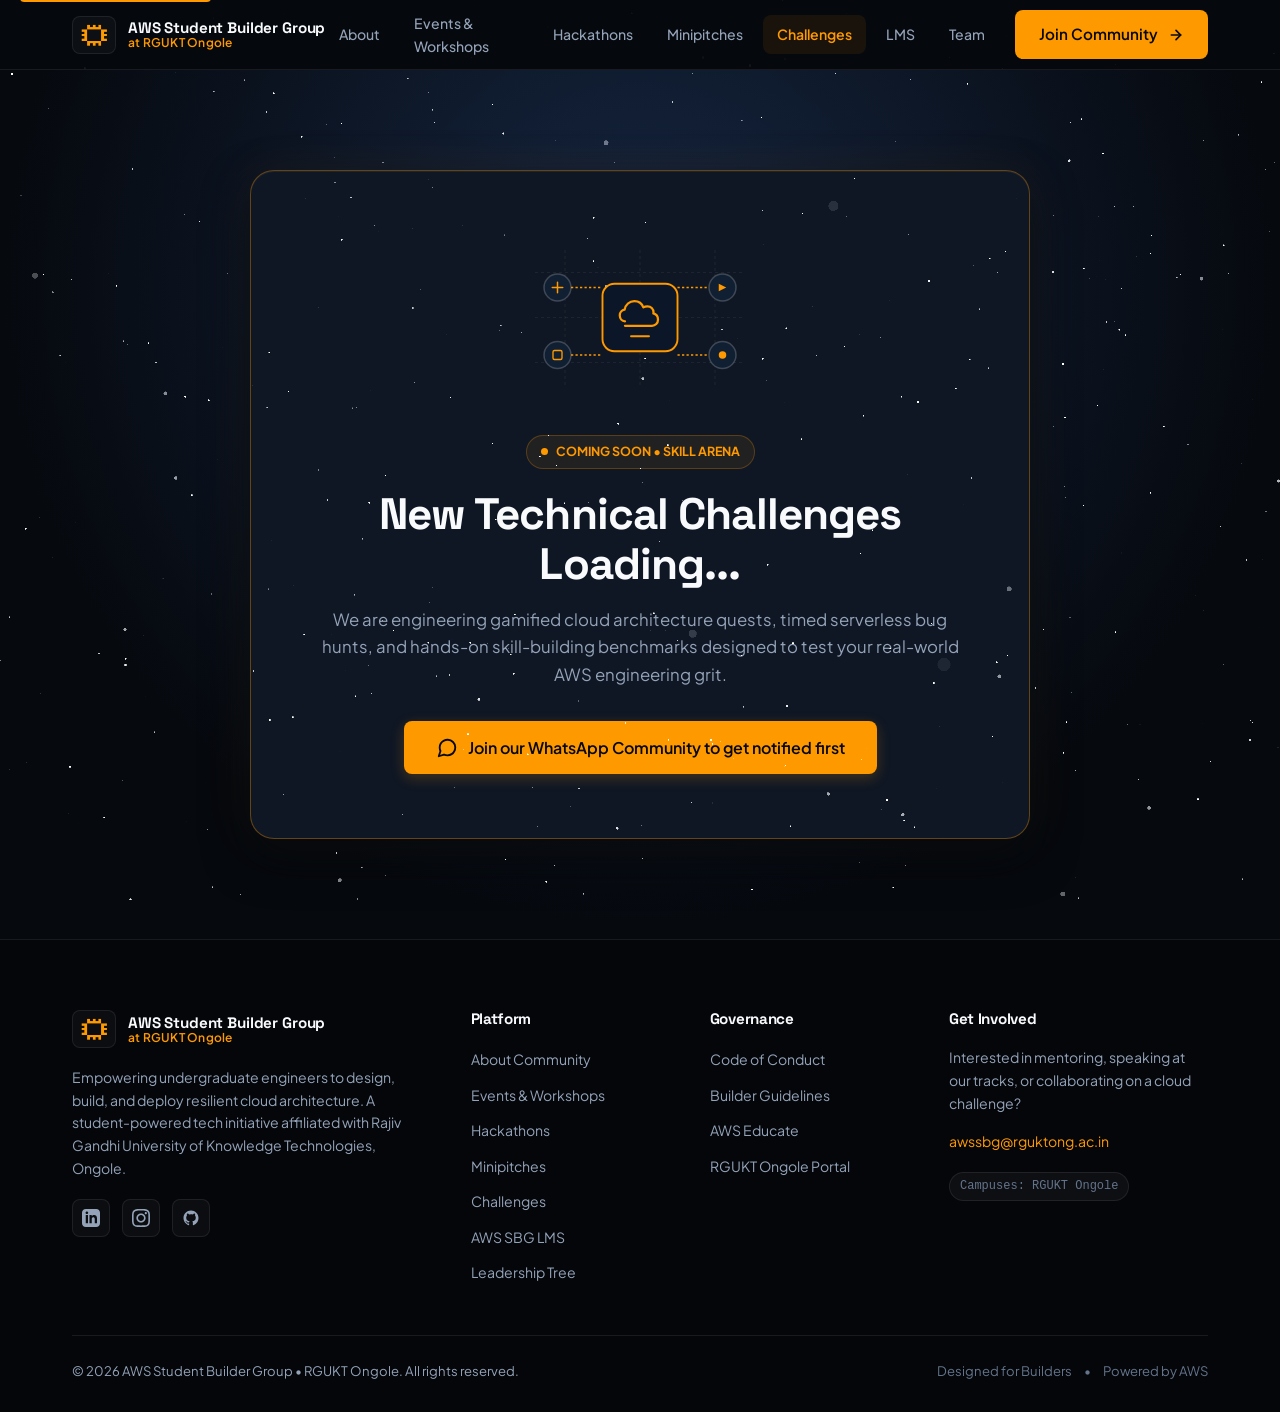
==== commit dd2b56f1: "Refined UI/UX for better user experience" ====
--- a/challenges.html
+++ b/challenges.html
@@ -1,185 +1,188 @@
-<!DOCTYPE html>
-<html lang="en">
-<head>
-    <meta charset="UTF-8">
-    <meta name="viewport" content="width=device-width, initial-scale=1.0">
-    <meta name="description" content="AWS Student Builder Group Challenges - Interactive cloud architecture challenges, weekly bug hunts, and hands-on skill-building activities at RGUKT Ongole.">
-    <meta name="theme-color" content="#07111f">
-    <title>Challenges | AWS Student Builder Group RGUKT Ongole</title>
-    <link rel="preconnect" href="https://fonts.googleapis.com">
-    <link rel="preconnect" href="https://fonts.gstatic.com" crossorigin>
-    <link href="https://fonts.googleapis.com/css2?family=Plus+Jakarta+Sans:wght@400;500;600;700;800&family=Space+Grotesk:wght@500;700&display=swap" rel="stylesheet">
-    <link rel="icon" type="image/svg+xml" href="assets/favicon.svg">
-    <link rel="stylesheet" href="style.css">
-</head>
-<body class="page-challenges">
-    <a href="#main" class="skip-link">Skip to main content</a>
-    <!-- Sticky Glass Navigation -->
-    <header class="site-header" id="siteHeader">
-        <div class="header-inner">
-            <a href="index.html" class="brand" aria-label="AWS Student Builder Group RGUKT Ongole Home">
-                <span class="brand-logo-wrap" aria-hidden="true">
-                    <img src="assets/aws-builder-logo.svg" class="aws-logo-svg" alt="" width="30" height="30">
-                </span>
-                <div class="brand-text">
-                    <span class="brand-title">AWS Student Builder Group</span>
-                    <span class="brand-sub">at RGUKT Ongole</span>
-                </div>
-            </a>
-
-            <button class="mobile-nav-toggle" id="mobileNavToggle" aria-label="Toggle navigation menu" aria-expanded="false" aria-controls="mainNav">
-                <span class="bar"></span>
-                <span class="bar"></span>
-                <span class="bar"></span>
-            </button>
-
-            <nav class="main-nav" id="mainNav" aria-label="Main navigation">
-                <a href="index.html#about" class="nav-link">About</a>
-                <a href="workshops.html" class="nav-link">Events &amp; Workshops</a>
-                <a href="hackathon.html" class="nav-link">Hackathons</a>
-                <a href="minipitch.html" class="nav-link">Minipitches</a>
-                <a href="challenges.html" class="nav-link active" aria-current="page">Challenges</a>
-                <a href="index.html#team" class="nav-link">Team</a>
-                <a href="https://chat.whatsapp.com/Hy5V2t7DV6SDbpdqzxD9fQ" target="_blank" rel="noopener noreferrer" class="btn btn-nav-cta">
-                    <span>Join Community</span>
-                    <svg class="icon-arrow" width="16" height="16" viewBox="0 0 24 24" fill="none" stroke="currentColor" stroke-width="2.5" stroke-linecap="round" stroke-linejoin="round"><line x1="5" y1="12" x2="19" y2="12"></line><polyline points="12 5 19 12 12 19"></polyline></svg>
-                </a>
-            </nav>
-        </div>
-    </header>
-
-    <main id="main" class="challenges-main-layout">
-        <!-- Interactive Branded Coming Soon Section -->
-        <section class="challenges-hero-section">
-            <div class="page-container">
-                <div class="challenges-card">
-                    <!-- Branded Interactive SVG Graphic -->
-                    <div class="challenges-graphic-wrapper">
-                        <div class="graphic-glow-circle"></div>
-                        <svg class="challenges-svg" viewBox="0 0 320 220" fill="none" xmlns="http://www.w3.org/2000/svg" role="img" aria-label="AWS Cloud Architecture Quest Graphic">
-                            <!-- Background Grid Matrix -->
-                            <path d="M20 50H300M20 110H300M20 170H300" stroke="rgba(255,255,255,0.06)" stroke-width="1.5" stroke-dasharray="4 4"/>
-                            <path d="M60 20V200M160 20V200M260 20V200" stroke="rgba(255,255,255,0.06)" stroke-width="1.5" stroke-dasharray="4 4"/>
-
-                            <!-- Central Cloud Node -->
-                            <rect x="110" y="65" width="100" height="90" rx="16" fill="#0b1728" stroke="#ff9900" stroke-width="2.5" class="svg-node-center"/>
-                            <path d="M140 115C136 115 133 111.5 133 107C133 103 136 100 139.5 99.5C140.5 93 146 88 152.5 88C158 88 162.8 91.5 164.5 96.5C166 95.5 168 95 170 95C174.5 95 178 98.5 178 103C178 103.5 178 104 177.8 104.5C181.5 105.5 184 109 184 113C184 117.5 180.5 121 176 121H140" stroke="#ff9900" stroke-width="3" stroke-linecap="round" stroke-linejoin="round"/>
-                            <path d="M148 135L172 135" stroke="#ff9900" stroke-width="2.5" stroke-linecap="round"/>
-
-                            <!-- Peripheral Satellite Nodes -->
-                            <circle cx="50" cy="70" r="18" fill="#111f33" stroke="rgba(255,255,255,0.2)" stroke-width="2"/>
-                            <path d="M43 70H57M50 63V77" stroke="#ff9900" stroke-width="2" stroke-linecap="round"/>
-
-                            <circle cx="270" cy="70" r="18" fill="#111f33" stroke="rgba(255,255,255,0.2)" stroke-width="2"/>
-                            <polygon points="265,65 275,70 265,75" fill="#ff9900"/>
-
-                            <circle cx="50" cy="160" r="18" fill="#111f33" stroke="rgba(255,255,255,0.2)" stroke-width="2"/>
-                            <rect x="44" y="154" width="12" height="12" rx="2" stroke="#ff9900" stroke-width="1.8"/>
-
-                            <circle cx="270" cy="160" r="18" fill="#111f33" stroke="rgba(255,255,255,0.2)" stroke-width="2"/>
-                            <circle cx="270" cy="160" r="5" fill="#ff9900"/>
-
-                            <!-- Connecting Optical Beams -->
-                            <path d="M68 70H110M210 70H252" stroke="#ff9900" stroke-width="1.8" stroke-dasharray="3 3" class="svg-beam"/>
-                            <path d="M68 160H110M210 160H252" stroke="#ff9900" stroke-width="1.8" stroke-dasharray="3 3" class="svg-beam"/>
-                        </svg>
-                    </div>
-
-                    <!-- Status Pill & Primary Headline -->
-                    <div class="challenges-status-pill">
-                        <span class="status-pulse-dot"></span>
-                        <span class="status-pill-text">COMING SOON &bull; SKILL ARENA</span>
-                    </div>
-
-                    <h1 class="challenges-title">New Technical Challenges Loading...</h1>
-
-                    <p class="challenges-subtitle">
-                        We are engineering gamified cloud architecture quests, timed serverless bug hunts, and hands-on skill-building benchmarks designed to test your real-world AWS engineering grit.
-                    </p>
-
-                    <!-- Primary WhatsApp Community CTA -->
-                    <div class="challenges-action-wrapper">
-                        <a href="https://chat.whatsapp.com/Hy5V2t7DV6SDbpdqzxD9fQ" target="_blank" rel="noopener noreferrer" class="btn btn-primary btn-challenges-cta">
-                            <svg class="btn-icon" width="22" height="22" viewBox="0 0 24 24" fill="none" stroke="currentColor" stroke-width="2" stroke-linecap="round" stroke-linejoin="round"><path d="M21 11.5a8.38 8.38 0 0 1-.9 3.8 8.5 8.5 0 0 1-7.6 4.7 8.38 8.38 0 0 1-3.8-.9L3 21l1.9-5.7a8.38 8.38 0 0 1-.9-3.8 8.5 8.5 0 0 1 4.7-7.6 8.38 8.38 0 0 1 3.8-.9h.5a8.48 8.48 0 0 1 8 8v.5z"></path></svg>
-                            <span>Join our WhatsApp Community to get notified first</span>
-                        </a>
-                    </div>
-
-                    
-                </div>
-            </div>
-        </section>
-    </main>
-
-    <!-- Global Footer -->
-    <footer class="site-footer">
-        <div class="page-container footer-container">
-            <div class="footer-grid">
-                <!-- Col 1: Identity -->
-                <div class="footer-col col-brand">
-                    <div class="brand footer-brand">
-                        <span class="brand-logo-wrap" aria-hidden="true">
-                            <img src="assets/aws-builder-logo.svg" class="aws-logo-svg" alt="" width="30" height="30">
-                        </span>
-                        <div class="brand-text">
-                            <span class="brand-title">AWS Student Builder Group</span>
-                            <span class="brand-sub">at RGUKT Ongole</span>
-                        </div>
-                    </div>
-                    <p class="footer-description">
-                        Empowering undergraduate engineers to design, build, and deploy resilient cloud architecture. A student-powered tech initiative affiliated with Rajiv Gandhi University of Knowledge Technologies, Ongole.
-                    </p>
-                    <div class="footer-social-row">
-                        <a href="https://www.linkedin.com/company/aws-sbg-rgukt-ongole/" target="_blank" rel="noopener noreferrer" aria-label="LinkedIn"><svg width="18" height="18" viewBox="0 0 24 24" fill="currentColor"><path d="M19 0h-14c-2.761 0-5 2.239-5 5v14c0 2.761 2.239 5 5 5h14c2.762 0 5-2.239 5-5v-14c0-2.761-2.238-5-5-5zm-11 19h-3v-11h3v11zm-1.5-12.268c-.966 0-1.75-.79-1.75-1.764s.784-1.764 1.75-1.764 1.75.79 1.75 1.764-.783 1.764-1.75 1.764zm13.5 12.268h-3v-5.604c0-3.368-4-3.113-4 0v5.604h-3v-11h3v1.765c1.396-2.586 7-2.777 7 2.476v6.759z"/></svg></a>
-                        <a href="https://www.instagram.com/awssbgrguktongole" target="_blank" rel="noopener noreferrer" aria-label="Instagram"><svg width="18" height="18" viewBox="0 0 24 24" fill="currentColor"><path d="M12 2.163c3.204 0 3.584.012 4.85.07 3.252.148 4.771 1.691 4.919 4.919.058 1.265.069 1.645.069 4.849 0 3.205-.012 3.584-.069 4.849-.149 3.225-1.664 4.771-4.919 4.919-1.266.058-1.644.07-4.85.07-3.204 0-3.584-.012-4.849-.07-3.26-.149-4.771-1.699-4.919-4.92-.058-1.265-.07-1.644-.07-4.849 0-3.204.013-3.583.07-4.849.149-3.227 1.664-4.771 4.919-4.919 1.266-.057 1.645-.069 4.849-.069zm0-2.163c-3.259 0-3.667.014-4.947.072-4.358.2-6.78 2.618-6.98 6.98-.059 1.281-.073 1.689-.073 4.948 0 3.259.014 3.668.072 4.948.2 4.358 2.618 6.78 6.98 6.98 1.281.058 1.689.072 4.948.072 3.259 0 3.668-.014 4.948-.072 4.354-.2 6.782-2.618 6.979-6.98.059-1.28.073-1.689.073-4.948 0-3.259-.014-3.667-.072-4.947-.196-4.354-2.617-6.78-6.979-6.98-1.281-.059-1.69-.073-4.949-.073zm0 5.838c-3.403 0-6.162 2.759-6.162 6.162s2.759 6.163 6.162 6.163 6.162-2.759 6.162-6.163c0-3.403-2.759-6.162-6.162-6.162zm0 10.162c-2.209 0-4-1.79-4-4 0-2.209 1.791-4 4-4s4 1.791 4 4c0 2.21-1.791 4-4 4zm6.406-11.845c-.796 0-1.441.645-1.441 1.44s.645 1.44 1.441 1.44c.795 0 1.439-.645 1.439-1.44s-.644-1.44-1.439-1.44z"/></svg></a>
-                        <a href="https://github.com" target="_blank" rel="noopener noreferrer" aria-label="GitHub"><svg width="18" height="18" viewBox="0 0 24 24" fill="currentColor"><path fill-rule="evenodd" clip-rule="evenodd" d="M12 2C6.477 2 2 6.484 2 12.017c0 4.425 2.865 8.18 6.839 9.504.5.092.682-.217.682-.483 0-.237-.008-.868-.013-1.703-2.782.605-3.369-1.343-3.369-1.343-.454-1.158-1.11-1.466-1.11-1.466-.908-.62.069-.608.069-.608 1.003.07 1.53 1.032 1.53 1.032.892 1.53 2.341 1.088 2.91.832.092-.647.35-1.088.636-1.338-2.22-.253-4.555-1.113-4.555-4.951 0-1.093.39-1.988 1.029-2.688-.103-.253-.446-1.272.098-2.65 0 0 .84-.27 2.75 1.026A9.564 9.564 0 0112 6.844c.85.004 1.705.115 2.504.337 1.909-1.296 2.747-1.027 2.747-1.027.546 1.379.202 2.398.1 2.651.64.7 1.028 1.595 1.028 2.688 0 3.848-2.339 4.695-4.566 4.943.359.309.678.92.678 1.855 0 1.338-.012 2.419-.012 2.747 0 .268.18.58.688.482A10.019 10.019 0 0022 12.017C22 6.484 17.522 2 12 2z"/></svg></a>
-                    </div>
-                </div>
-
-                <!-- Col 2: Navigation -->
-                <div class="footer-col">
-                    <h4 class="footer-heading">Platform</h4>
-                    <ul class="footer-links">
-                        <li><a href="index.html#about">About Community</a></li>
-                        <li><a href="workshops.html">Events &amp; Workshops</a></li>
-                        <li><a href="hackathon.html">Hackathons</a></li>
-                        <li><a href="minipitch.html">Minipitches</a></li>
-                        <li><a href="challenges.html">Challenges</a></li>
-                        <li><a href="index.html#team">Leadership Tree</a></li>
-                    </ul>
-                </div>
-
-                <!-- Col 3: Governance -->
-                <div class="footer-col">
-                    <h4 class="footer-heading">Governance</h4>
-                    <ul class="footer-links">
-                        <li><a href="index.html#about">Code of Conduct</a></li>
-                        <li><a href="index.html#offerings">Builder Guidelines</a></li>
-                        <li><a href="https://aws.amazon.com" target="_blank" rel="noopener noreferrer">AWS Educate</a></li>
-                        <li><a href="https://rguktong.ac.in" target="_blank" rel="noopener noreferrer">RGUKT Ongole Portal</a></li>
-                    </ul>
-                </div>
-
-                <!-- Col 4: Contact -->
-                <div class="footer-col">
-                    <h4 class="footer-heading">Get Involved</h4>
-                    <p class="footer-text">Interested in mentoring, speaking at our tracks, or collaborating on a cloud challenge?</p>
-                    <a href="mailto:awssbg@rguktong.ac.in" class="footer-email">awssbg@rguktong.ac.in</a>
-                    <div class="footer-badge-pill">Campuses: RGUKT Ongole</div>
-                </div>
-            </div>
-
-            <div class="footer-bottom">
-                <p>&copy; <span class="current-year">2026</span> AWS Student Builder Group &bull; RGUKT Ongole. All rights reserved.</p>
-                <div class="footer-bottom-links">
-                    <span>Designed for Builders</span>
-                    <span>&bull;</span>
-                    <span>Powered by AWS</span>
-                </div>
-            </div>
-        </div>
-    </footer>
-
-    <script src="script.js"></script>
-</body>
-</html>
+<!DOCTYPE html>
+<html lang="en">
+<head>
+    <meta charset="UTF-8">
+    <meta name="viewport" content="width=device-width, initial-scale=1.0">
+    <meta name="description" content="AWS Student Builder Group Challenges - Interactive cloud architecture challenges, weekly bug hunts, and hands-on skill-building activities at RGUKT Ongole.">
+    <meta name="theme-color" content="#07111f">
+    <title>Challenges | AWS Student Builder Group RGUKT Ongole</title>
+            <link rel="stylesheet" href="assets/fonts/fonts.css">
+    <link rel="icon" type="image/png" href="assets/BrandAssets/InstaAndLinkedinLogo1.png">
+    <link rel="apple-touch-icon" href="assets/BrandAssets/InstaAndLinkedinLogo1.png">
+    <link rel="stylesheet" href="style.css">
+</head>
+<body class="page-challenges">
+    <div id="hyperspeed-canvas-container"></div>
+    <a href="#main" class="skip-link">Skip to main content</a>
+    <!-- Sticky Glass Navigation -->
+    <header class="site-header" id="siteHeader">
+        <div class="header-inner">
+            <a href="index.html" class="brand" aria-label="AWS Student Builder Group RGUKT Ongole Home">
+                <span class="brand-logo-wrap" aria-hidden="true">
+                    <img src="assets/BrandAssets/InstaAndLinkedinLogo1.png" class="aws-logo-svg brand-logo-img" alt="" width="30" height="30">
+                </span>
+                <div class="brand-text">
+                    <span class="brand-title">AWS Student Builder Group</span>
+                    <span class="brand-sub">at RGUKT Ongole</span>
+                </div>
+            </a>
+
+            <button class="mobile-nav-toggle" id="mobileNavToggle" aria-label="Toggle navigation menu" aria-expanded="false" aria-controls="mainNav">
+                <span class="bar"></span>
+                <span class="bar"></span>
+                <span class="bar"></span>
+            </button>
+
+            <nav class="main-nav" id="mainNav" aria-label="Main navigation">
+                <a href="index.html#about" class="nav-link">About</a>
+                <a href="workshops.html" class="nav-link">Events &amp; Workshops</a>
+                <a href="hackathon.html" class="nav-link">Hackathons</a>
+                <a href="minipitch.html" class="nav-link">Minipitches</a>
+                <a href="challenges.html" class="nav-link active" aria-current="page">Challenges</a>
+                <a href="lms.html" class="nav-link nav-link-lms">LMS</a>
+                <a href="index.html#team" class="nav-link">Team</a>
+                <a href="https://chat.whatsapp.com/Hy5V2t7DV6SDbpdqzxD9fQ" target="_blank" rel="noopener noreferrer" class="btn btn-nav-cta">
+                    <span>Join Community</span>
+                    <svg class="icon-arrow" width="16" height="16" viewBox="0 0 24 24" fill="none" stroke="currentColor" stroke-width="2.5" stroke-linecap="round" stroke-linejoin="round"><line x1="5" y1="12" x2="19" y2="12"></line><polyline points="12 5 19 12 12 19"></polyline></svg>
+                </a>
+            </nav>
+        </div>
+    </header>
+
+    <main id="main" class="challenges-main-layout">
+        <!-- Interactive Branded Coming Soon Section -->
+        <section class="challenges-hero-section">
+            <div class="page-container">
+                <div class="challenges-card">
+                    <!-- Branded Interactive SVG Graphic -->
+                    <div class="challenges-graphic-wrapper">
+                        <div class="graphic-glow-circle"></div>
+                        <svg class="challenges-svg" viewBox="0 0 320 220" fill="none" xmlns="http://www.w3.org/2000/svg" role="img" aria-label="AWS Cloud Architecture Quest Graphic">
+                            <!-- Background Grid Matrix -->
+                            <path d="M20 50H300M20 110H300M20 170H300" stroke="rgba(255,255,255,0.06)" stroke-width="1.5" stroke-dasharray="4 4"/>
+                            <path d="M60 20V200M160 20V200M260 20V200" stroke="rgba(255,255,255,0.06)" stroke-width="1.5" stroke-dasharray="4 4"/>
+
+                            <!-- Central Cloud Node -->
+                            <rect x="110" y="65" width="100" height="90" rx="16" fill="#0b1728" stroke="#ff9900" stroke-width="2.5" class="svg-node-center"/>
+                            <path d="M140 115C136 115 133 111.5 133 107C133 103 136 100 139.5 99.5C140.5 93 146 88 152.5 88C158 88 162.8 91.5 164.5 96.5C166 95.5 168 95 170 95C174.5 95 178 98.5 178 103C178 103.5 178 104 177.8 104.5C181.5 105.5 184 109 184 113C184 117.5 180.5 121 176 121H140" stroke="#ff9900" stroke-width="3" stroke-linecap="round" stroke-linejoin="round"/>
+                            <path d="M148 135L172 135" stroke="#ff9900" stroke-width="2.5" stroke-linecap="round"/>
+
+                            <!-- Peripheral Satellite Nodes -->
+                            <circle cx="50" cy="70" r="18" fill="#111f33" stroke="rgba(255,255,255,0.2)" stroke-width="2"/>
+                            <path d="M43 70H57M50 63V77" stroke="#ff9900" stroke-width="2" stroke-linecap="round"/>
+
+                            <circle cx="270" cy="70" r="18" fill="#111f33" stroke="rgba(255,255,255,0.2)" stroke-width="2"/>
+                            <polygon points="265,65 275,70 265,75" fill="#ff9900"/>
+
+                            <circle cx="50" cy="160" r="18" fill="#111f33" stroke="rgba(255,255,255,0.2)" stroke-width="2"/>
+                            <rect x="44" y="154" width="12" height="12" rx="2" stroke="#ff9900" stroke-width="1.8"/>
+
+                            <circle cx="270" cy="160" r="18" fill="#111f33" stroke="rgba(255,255,255,0.2)" stroke-width="2"/>
+                            <circle cx="270" cy="160" r="5" fill="#ff9900"/>
+
+                            <!-- Connecting Optical Beams -->
+                            <path d="M68 70H110M210 70H252" stroke="#ff9900" stroke-width="1.8" stroke-dasharray="3 3" class="svg-beam"/>
+                            <path d="M68 160H110M210 160H252" stroke="#ff9900" stroke-width="1.8" stroke-dasharray="3 3" class="svg-beam"/>
+                        </svg>
+                    </div>
+
+                    <!-- Status Pill & Primary Headline -->
+                    <div class="challenges-status-pill">
+                        <span class="status-pulse-dot"></span>
+                        <span class="status-pill-text">COMING SOON &bull; SKILL ARENA</span>
+                    </div>
+
+                    <h1 class="challenges-title">New Technical Challenges Loading...</h1>
+
+                    <p class="challenges-subtitle">
+                        We are engineering gamified cloud architecture quests, timed serverless bug hunts, and hands-on skill-building benchmarks designed to test your real-world AWS engineering grit.
+                    </p>
+
+                    <!-- Primary WhatsApp Community CTA -->
+                    <div class="challenges-action-wrapper">
+                        <a href="https://chat.whatsapp.com/Hy5V2t7DV6SDbpdqzxD9fQ" target="_blank" rel="noopener noreferrer" class="btn btn-primary btn-challenges-cta">
+                            <svg class="btn-icon" width="22" height="22" viewBox="0 0 24 24" fill="none" stroke="currentColor" stroke-width="2" stroke-linecap="round" stroke-linejoin="round"><path d="M21 11.5a8.38 8.38 0 0 1-.9 3.8 8.5 8.5 0 0 1-7.6 4.7 8.38 8.38 0 0 1-3.8-.9L3 21l1.9-5.7a8.38 8.38 0 0 1-.9-3.8 8.5 8.5 0 0 1 4.7-7.6 8.38 8.38 0 0 1 3.8-.9h.5a8.48 8.48 0 0 1 8 8v.5z"></path></svg>
+                            <span>Join our WhatsApp Community to get notified first</span>
+                        </a>
+                    </div>
+
+                    
+                </div>
+            </div>
+        </section>
+    </main>
+
+    <!-- Global Footer -->
+    <footer class="site-footer">
+        <div class="page-container footer-container">
+            <div class="footer-grid">
+                <!-- Col 1: Identity -->
+                <div class="footer-col col-brand">
+                    <div class="brand footer-brand">
+                        <span class="brand-logo-wrap" aria-hidden="true">
+                            <img src="assets/BrandAssets/InstaAndLinkedinLogo1.png" class="aws-logo-svg brand-logo-img" alt="" width="30" height="30">
+                        </span>
+                        <div class="brand-text">
+                            <span class="brand-title">AWS Student Builder Group</span>
+                            <span class="brand-sub">at RGUKT Ongole</span>
+                        </div>
+                    </div>
+                    <p class="footer-description">
+                        Empowering undergraduate engineers to design, build, and deploy resilient cloud architecture. A student-powered tech initiative affiliated with Rajiv Gandhi University of Knowledge Technologies, Ongole.
+                    </p>
+                    <div class="footer-social-row">
+                        <a href="https://www.linkedin.com/company/aws-sbg-rgukt-ongole/" target="_blank" rel="noopener noreferrer" aria-label="LinkedIn"><svg width="18" height="18" viewBox="0 0 24 24" fill="currentColor"><path d="M19 0h-14c-2.761 0-5 2.239-5 5v14c0 2.761 2.239 5 5 5h14c2.762 0 5-2.239 5-5v-14c0-2.761-2.238-5-5-5zm-11 19h-3v-11h3v11zm-1.5-12.268c-.966 0-1.75-.79-1.75-1.764s.784-1.764 1.75-1.764 1.75.79 1.75 1.764-.783 1.764-1.75 1.764zm13.5 12.268h-3v-5.604c0-3.368-4-3.113-4 0v5.604h-3v-11h3v1.765c1.396-2.586 7-2.777 7 2.476v6.759z"/></svg></a>
+                        <a href="https://www.instagram.com/awssbgrguktongole" target="_blank" rel="noopener noreferrer" aria-label="Instagram"><svg width="18" height="18" viewBox="0 0 24 24" fill="currentColor"><path d="M12 2.163c3.204 0 3.584.012 4.85.07 3.252.148 4.771 1.691 4.919 4.919.058 1.265.069 1.645.069 4.849 0 3.205-.012 3.584-.069 4.849-.149 3.225-1.664 4.771-4.919 4.919-1.266.058-1.644.07-4.85.07-3.204 0-3.584-.012-4.849-.07-3.26-.149-4.771-1.699-4.919-4.92-.058-1.265-.07-1.644-.07-4.849 0-3.204.013-3.583.07-4.849.149-3.227 1.664-4.771 4.919-4.919 1.266-.057 1.645-.069 4.849-.069zm0-2.163c-3.259 0-3.667.014-4.947.072-4.358.2-6.78 2.618-6.98 6.98-.059 1.281-.073 1.689-.073 4.948 0 3.259.014 3.668.072 4.948.2 4.358 2.618 6.78 6.98 6.98 1.281.058 1.689.072 4.948.072 3.259 0 3.668-.014 4.948-.072 4.354-.2 6.782-2.618 6.979-6.98.059-1.28.073-1.689.073-4.948 0-3.259-.014-3.667-.072-4.947-.196-4.354-2.617-6.78-6.979-6.98-1.281-.059-1.69-.073-4.949-.073zm0 5.838c-3.403 0-6.162 2.759-6.162 6.162s2.759 6.163 6.162 6.163 6.162-2.759 6.162-6.163c0-3.403-2.759-6.162-6.162-6.162zm0 10.162c-2.209 0-4-1.79-4-4 0-2.209 1.791-4 4-4s4 1.791 4 4c0 2.21-1.791 4-4 4zm6.406-11.845c-.796 0-1.441.645-1.441 1.44s.645 1.44 1.441 1.44c.795 0 1.439-.645 1.439-1.44s-.644-1.44-1.439-1.44z"/></svg></a>
+                        <a href="https://github.com" target="_blank" rel="noopener noreferrer" aria-label="GitHub"><svg width="18" height="18" viewBox="0 0 24 24" fill="currentColor"><path fill-rule="evenodd" clip-rule="evenodd" d="M12 2C6.477 2 2 6.484 2 12.017c0 4.425 2.865 8.18 6.839 9.504.5.092.682-.217.682-.483 0-.237-.008-.868-.013-1.703-2.782.605-3.369-1.343-3.369-1.343-.454-1.158-1.11-1.466-1.11-1.466-.908-.62.069-.608.069-.608 1.003.07 1.53 1.032 1.53 1.032.892 1.53 2.341 1.088 2.91.832.092-.647.35-1.088.636-1.338-2.22-.253-4.555-1.113-4.555-4.951 0-1.093.39-1.988 1.029-2.688-.103-.253-.446-1.272.098-2.65 0 0 .84-.27 2.75 1.026A9.564 9.564 0 0112 6.844c.85.004 1.705.115 2.504.337 1.909-1.296 2.747-1.027 2.747-1.027.546 1.379.202 2.398.1 2.651.64.7 1.028 1.595 1.028 2.688 0 3.848-2.339 4.695-4.566 4.943.359.309.678.92.678 1.855 0 1.338-.012 2.419-.012 2.747 0 .268.18.58.688.482A10.019 10.019 0 0022 12.017C22 6.484 17.522 2 12 2z"/></svg></a>
+                    </div>
+                </div>
+
+                <!-- Col 2: Navigation -->
+                <div class="footer-col">
+                    <h4 class="footer-heading">Platform</h4>
+                    <ul class="footer-links">
+                        <li><a href="index.html#about">About Community</a></li>
+                        <li><a href="workshops.html">Events &amp; Workshops</a></li>
+                        <li><a href="hackathon.html">Hackathons</a></li>
+                        <li><a href="minipitch.html">Minipitches</a></li>
+                        <li><a href="challenges.html">Challenges</a></li>
+                        <li><a href="lms.html">AWS SBG LMS</a></li>
+                        <li><a href="index.html#team">Leadership Tree</a></li>
+                    </ul>
+                </div>
+
+                <!-- Col 3: Governance -->
+                <div class="footer-col">
+                    <h4 class="footer-heading">Governance</h4>
+                    <ul class="footer-links">
+                        <li><a href="index.html#about">Code of Conduct</a></li>
+                        <li><a href="index.html#offerings">Builder Guidelines</a></li>
+                        <li><a href="https://aws.amazon.com" target="_blank" rel="noopener noreferrer">AWS Educate</a></li>
+                        <li><a href="https://rguktong.ac.in" target="_blank" rel="noopener noreferrer">RGUKT Ongole Portal</a></li>
+                    </ul>
+                </div>
+
+                <!-- Col 4: Contact -->
+                <div class="footer-col">
+                    <h4 class="footer-heading">Get Involved</h4>
+                    <p class="footer-text">Interested in mentoring, speaking at our tracks, or collaborating on a cloud challenge?</p>
+                    <a href="mailto:awssbg@rguktong.ac.in" class="footer-email">awssbg@rguktong.ac.in</a>
+                    <div class="footer-badge-pill">Campuses: RGUKT Ongole</div>
+                </div>
+            </div>
+
+            <div class="footer-bottom">
+                <p>&copy; <span class="current-year">2026</span> AWS Student Builder Group &bull; RGUKT Ongole. All rights reserved.</p>
+                <div class="footer-bottom-links">
+                    <span>Designed for Builders</span>
+                    <span>&bull;</span>
+                    <span>Powered by AWS</span>
+                </div>
+            </div>
+        </div>
+    </footer>
+
+    <script src="script.js"></script>
+    <script type="module" src="js/hyperspeed.js"></script>
+</body>
+</html>
--- a/assets/fonts/fonts.css
+++ b/assets/fonts/fonts.css
@@ -0,0 +1,234 @@
+/* cyrillic-ext */
+@font-face {
+  font-family: 'Plus Jakarta Sans';
+  font-style: normal;
+  font-weight: 400;
+  font-display: swap;
+  src: url(LDIoaomQNQcsA88c7O9yZ4KMCoOg4Ko70yyygA.woff2) format('woff2');
+  unicode-range: U+0460-052F, U+1C80-1C8A, U+20B4, U+2DE0-2DFF, U+A640-A69F, U+FE2E-FE2F;
+}
+/* vietnamese */
+@font-face {
+  font-family: 'Plus Jakarta Sans';
+  font-style: normal;
+  font-weight: 400;
+  font-display: swap;
+  src: url(LDIoaomQNQcsA88c7O9yZ4KMCoOg4Ko50yyygA.woff2) format('woff2');
+  unicode-range: U+0102-0103, U+0110-0111, U+0128-0129, U+0168-0169, U+01A0-01A1, U+01AF-01B0, U+0300-0301, U+0303-0304, U+0308-0309, U+0323, U+0329, U+1EA0-1EF9, U+20AB;
+}
+/* latin-ext */
+@font-face {
+  font-family: 'Plus Jakarta Sans';
+  font-style: normal;
+  font-weight: 400;
+  font-display: swap;
+  src: url(LDIoaomQNQcsA88c7O9yZ4KMCoOg4Ko40yyygA.woff2) format('woff2');
+  unicode-range: U+0100-02BA, U+02BD-02C5, U+02C7-02CC, U+02CE-02D7, U+02DD-02FF, U+0304, U+0308, U+0329, U+1D00-1DBF, U+1E00-1E9F, U+1EF2-1EFF, U+2020, U+20A0-20AB, U+20AD-20C4, U+2113, U+2C60-2C7F, U+A720-A7FF;
+}
+/* latin */
+@font-face {
+  font-family: 'Plus Jakarta Sans';
+  font-style: normal;
+  font-weight: 400;
+  font-display: swap;
+  src: url(LDIoaomQNQcsA88c7O9yZ4KMCoOg4Ko20yw.woff2) format('woff2');
+  unicode-range: U+0000-00FF, U+0131, U+0152-0153, U+02BB-02BC, U+02C6, U+02DA, U+02DC, U+0304, U+0308, U+0329, U+2000-206F, U+20AC, U+2122, U+2191, U+2193, U+2212, U+2215, U+FEFF, U+FFFD;
+}
+/* cyrillic-ext */
+@font-face {
+  font-family: 'Plus Jakarta Sans';
+  font-style: normal;
+  font-weight: 500;
+  font-display: swap;
+  src: url(LDIoaomQNQcsA88c7O9yZ4KMCoOg4Ko70yyygA.woff2) format('woff2');
+  unicode-range: U+0460-052F, U+1C80-1C8A, U+20B4, U+2DE0-2DFF, U+A640-A69F, U+FE2E-FE2F;
+}
+/* vietnamese */
+@font-face {
+  font-family: 'Plus Jakarta Sans';
+  font-style: normal;
+  font-weight: 500;
+  font-display: swap;
+  src: url(LDIoaomQNQcsA88c7O9yZ4KMCoOg4Ko50yyygA.woff2) format('woff2');
+  unicode-range: U+0102-0103, U+0110-0111, U+0128-0129, U+0168-0169, U+01A0-01A1, U+01AF-01B0, U+0300-0301, U+0303-0304, U+0308-0309, U+0323, U+0329, U+1EA0-1EF9, U+20AB;
+}
+/* latin-ext */
+@font-face {
+  font-family: 'Plus Jakarta Sans';
+  font-style: normal;
+  font-weight: 500;
+  font-display: swap;
+  src: url(LDIoaomQNQcsA88c7O9yZ4KMCoOg4Ko40yyygA.woff2) format('woff2');
+  unicode-range: U+0100-02BA, U+02BD-02C5, U+02C7-02CC, U+02CE-02D7, U+02DD-02FF, U+0304, U+0308, U+0329, U+1D00-1DBF, U+1E00-1E9F, U+1EF2-1EFF, U+2020, U+20A0-20AB, U+20AD-20C4, U+2113, U+2C60-2C7F, U+A720-A7FF;
+}
+/* latin */
+@font-face {
+  font-family: 'Plus Jakarta Sans';
+  font-style: normal;
+  font-weight: 500;
+  font-display: swap;
+  src: url(LDIoaomQNQcsA88c7O9yZ4KMCoOg4Ko20yw.woff2) format('woff2');
+  unicode-range: U+0000-00FF, U+0131, U+0152-0153, U+02BB-02BC, U+02C6, U+02DA, U+02DC, U+0304, U+0308, U+0329, U+2000-206F, U+20AC, U+2122, U+2191, U+2193, U+2212, U+2215, U+FEFF, U+FFFD;
+}
+/* cyrillic-ext */
+@font-face {
+  font-family: 'Plus Jakarta Sans';
+  font-style: normal;
+  font-weight: 600;
+  font-display: swap;
+  src: url(LDIoaomQNQcsA88c7O9yZ4KMCoOg4Ko70yyygA.woff2) format('woff2');
+  unicode-range: U+0460-052F, U+1C80-1C8A, U+20B4, U+2DE0-2DFF, U+A640-A69F, U+FE2E-FE2F;
+}
+/* vietnamese */
+@font-face {
+  font-family: 'Plus Jakarta Sans';
+  font-style: normal;
+  font-weight: 600;
+  font-display: swap;
+  src: url(LDIoaomQNQcsA88c7O9yZ4KMCoOg4Ko50yyygA.woff2) format('woff2');
+  unicode-range: U+0102-0103, U+0110-0111, U+0128-0129, U+0168-0169, U+01A0-01A1, U+01AF-01B0, U+0300-0301, U+0303-0304, U+0308-0309, U+0323, U+0329, U+1EA0-1EF9, U+20AB;
+}
+/* latin-ext */
+@font-face {
+  font-family: 'Plus Jakarta Sans';
+  font-style: normal;
+  font-weight: 600;
+  font-display: swap;
+  src: url(LDIoaomQNQcsA88c7O9yZ4KMCoOg4Ko40yyygA.woff2) format('woff2');
+  unicode-range: U+0100-02BA, U+02BD-02C5, U+02C7-02CC, U+02CE-02D7, U+02DD-02FF, U+0304, U+0308, U+0329, U+1D00-1DBF, U+1E00-1E9F, U+1EF2-1EFF, U+2020, U+20A0-20AB, U+20AD-20C4, U+2113, U+2C60-2C7F, U+A720-A7FF;
+}
+/* latin */
+@font-face {
+  font-family: 'Plus Jakarta Sans';
+  font-style: normal;
+  font-weight: 600;
+  font-display: swap;
+  src: url(LDIoaomQNQcsA88c7O9yZ4KMCoOg4Ko20yw.woff2) format('woff2');
+  unicode-range: U+0000-00FF, U+0131, U+0152-0153, U+02BB-02BC, U+02C6, U+02DA, U+02DC, U+0304, U+0308, U+0329, U+2000-206F, U+20AC, U+2122, U+2191, U+2193, U+2212, U+2215, U+FEFF, U+FFFD;
+}
+/* cyrillic-ext */
+@font-face {
+  font-family: 'Plus Jakarta Sans';
+  font-style: normal;
+  font-weight: 700;
+  font-display: swap;
+  src: url(LDIoaomQNQcsA88c7O9yZ4KMCoOg4Ko70yyygA.woff2) format('woff2');
+  unicode-range: U+0460-052F, U+1C80-1C8A, U+20B4, U+2DE0-2DFF, U+A640-A69F, U+FE2E-FE2F;
+}
+/* vietnamese */
+@font-face {
+  font-family: 'Plus Jakarta Sans';
+  font-style: normal;
+  font-weight: 700;
+  font-display: swap;
+  src: url(LDIoaomQNQcsA88c7O9yZ4KMCoOg4Ko50yyygA.woff2) format('woff2');
+  unicode-range: U+0102-0103, U+0110-0111, U+0128-0129, U+0168-0169, U+01A0-01A1, U+01AF-01B0, U+0300-0301, U+0303-0304, U+0308-0309, U+0323, U+0329, U+1EA0-1EF9, U+20AB;
+}
+/* latin-ext */
+@font-face {
+  font-family: 'Plus Jakarta Sans';
+  font-style: normal;
+  font-weight: 700;
+  font-display: swap;
+  src: url(LDIoaomQNQcsA88c7O9yZ4KMCoOg4Ko40yyygA.woff2) format('woff2');
+  unicode-range: U+0100-02BA, U+02BD-02C5, U+02C7-02CC, U+02CE-02D7, U+02DD-02FF, U+0304, U+0308, U+0329, U+1D00-1DBF, U+1E00-1E9F, U+1EF2-1EFF, U+2020, U+20A0-20AB, U+20AD-20C4, U+2113, U+2C60-2C7F, U+A720-A7FF;
+}
+/* latin */
+@font-face {
+  font-family: 'Plus Jakarta Sans';
+  font-style: normal;
+  font-weight: 700;
+  font-display: swap;
+  src: url(LDIoaomQNQcsA88c7O9yZ4KMCoOg4Ko20yw.woff2) format('woff2');
+  unicode-range: U+0000-00FF, U+0131, U+0152-0153, U+02BB-02BC, U+02C6, U+02DA, U+02DC, U+0304, U+0308, U+0329, U+2000-206F, U+20AC, U+2122, U+2191, U+2193, U+2212, U+2215, U+FEFF, U+FFFD;
+}
+/* cyrillic-ext */
+@font-face {
+  font-family: 'Plus Jakarta Sans';
+  font-style: normal;
+  font-weight: 800;
+  font-display: swap;
+  src: url(LDIoaomQNQcsA88c7O9yZ4KMCoOg4Ko70yyygA.woff2) format('woff2');
+  unicode-range: U+0460-052F, U+1C80-1C8A, U+20B4, U+2DE0-2DFF, U+A640-A69F, U+FE2E-FE2F;
+}
+/* vietnamese */
+@font-face {
+  font-family: 'Plus Jakarta Sans';
+  font-style: normal;
+  font-weight: 800;
+  font-display: swap;
+  src: url(LDIoaomQNQcsA88c7O9yZ4KMCoOg4Ko50yyygA.woff2) format('woff2');
+  unicode-range: U+0102-0103, U+0110-0111, U+0128-0129, U+0168-0169, U+01A0-01A1, U+01AF-01B0, U+0300-0301, U+0303-0304, U+0308-0309, U+0323, U+0329, U+1EA0-1EF9, U+20AB;
+}
+/* latin-ext */
+@font-face {
+  font-family: 'Plus Jakarta Sans';
+  font-style: normal;
+  font-weight: 800;
+  font-display: swap;
+  src: url(LDIoaomQNQcsA88c7O9yZ4KMCoOg4Ko40yyygA.woff2) format('woff2');
+  unicode-range: U+0100-02BA, U+02BD-02C5, U+02C7-02CC, U+02CE-02D7, U+02DD-02FF, U+0304, U+0308, U+0329, U+1D00-1DBF, U+1E00-1E9F, U+1EF2-1EFF, U+2020, U+20A0-20AB, U+20AD-20C4, U+2113, U+2C60-2C7F, U+A720-A7FF;
+}
+/* latin */
+@font-face {
+  font-family: 'Plus Jakarta Sans';
+  font-style: normal;
+  font-weight: 800;
+  font-display: swap;
+  src: url(LDIoaomQNQcsA88c7O9yZ4KMCoOg4Ko20yw.woff2) format('woff2');
+  unicode-range: U+0000-00FF, U+0131, U+0152-0153, U+02BB-02BC, U+02C6, U+02DA, U+02DC, U+0304, U+0308, U+0329, U+2000-206F, U+20AC, U+2122, U+2191, U+2193, U+2212, U+2215, U+FEFF, U+FFFD;
+}
+/* vietnamese */
+@font-face {
+  font-family: 'Space Grotesk';
+  font-style: normal;
+  font-weight: 500;
+  font-display: swap;
+  src: url(V8mDoQDjQSkFtoMM3T6r8E7mPb54C-s0.woff2) format('woff2');
+  unicode-range: U+0102-0103, U+0110-0111, U+0128-0129, U+0168-0169, U+01A0-01A1, U+01AF-01B0, U+0300-0301, U+0303-0304, U+0308-0309, U+0323, U+0329, U+1EA0-1EF9, U+20AB;
+}
+/* latin-ext */
+@font-face {
+  font-family: 'Space Grotesk';
+  font-style: normal;
+  font-weight: 500;
+  font-display: swap;
+  src: url(V8mDoQDjQSkFtoMM3T6r8E7mPb94C-s0.woff2) format('woff2');
+  unicode-range: U+0100-02BA, U+02BD-02C5, U+02C7-02CC, U+02CE-02D7, U+02DD-02FF, U+0304, U+0308, U+0329, U+1D00-1DBF, U+1E00-1E9F, U+1EF2-1EFF, U+2020, U+20A0-20AB, U+20AD-20C4, U+2113, U+2C60-2C7F, U+A720-A7FF;
+}
+/* latin */
+@font-face {
+  font-family: 'Space Grotesk';
+  font-style: normal;
+  font-weight: 500;
+  font-display: swap;
+  src: url(V8mDoQDjQSkFtoMM3T6r8E7mPbF4Cw.woff2) format('woff2');
+  unicode-range: U+0000-00FF, U+0131, U+0152-0153, U+02BB-02BC, U+02C6, U+02DA, U+02DC, U+0304, U+0308, U+0329, U+2000-206F, U+20AC, U+2122, U+2191, U+2193, U+2212, U+2215, U+FEFF, U+FFFD;
+}
+/* vietnamese */
+@font-face {
+  font-family: 'Space Grotesk';
+  font-style: normal;
+  font-weight: 700;
+  font-display: swap;
+  src: url(V8mDoQDjQSkFtoMM3T6r8E7mPb54C-s0.woff2) format('woff2');
+  unicode-range: U+0102-0103, U+0110-0111, U+0128-0129, U+0168-0169, U+01A0-01A1, U+01AF-01B0, U+0300-0301, U+0303-0304, U+0308-0309, U+0323, U+0329, U+1EA0-1EF9, U+20AB;
+}
+/* latin-ext */
+@font-face {
+  font-family: 'Space Grotesk';
+  font-style: normal;
+  font-weight: 700;
+  font-display: swap;
+  src: url(V8mDoQDjQSkFtoMM3T6r8E7mPb94C-s0.woff2) format('woff2');
+  unicode-range: U+0100-02BA, U+02BD-02C5, U+02C7-02CC, U+02CE-02D7, U+02DD-02FF, U+0304, U+0308, U+0329, U+1D00-1DBF, U+1E00-1E9F, U+1EF2-1EFF, U+2020, U+20A0-20AB, U+20AD-20C4, U+2113, U+2C60-2C7F, U+A720-A7FF;
+}
+/* latin */
+@font-face {
+  font-family: 'Space Grotesk';
+  font-style: normal;
+  font-weight: 700;
+  font-display: swap;
+  src: url(V8mDoQDjQSkFtoMM3T6r8E7mPbF4Cw.woff2) format('woff2');
+  unicode-range: U+0000-00FF, U+0131, U+0152-0153, U+02BB-02BC, U+02C6, U+02DA, U+02DC, U+0304, U+0308, U+0329, U+2000-206F, U+20AC, U+2122, U+2191, U+2193, U+2212, U+2215, U+FEFF, U+FFFD;
+}
